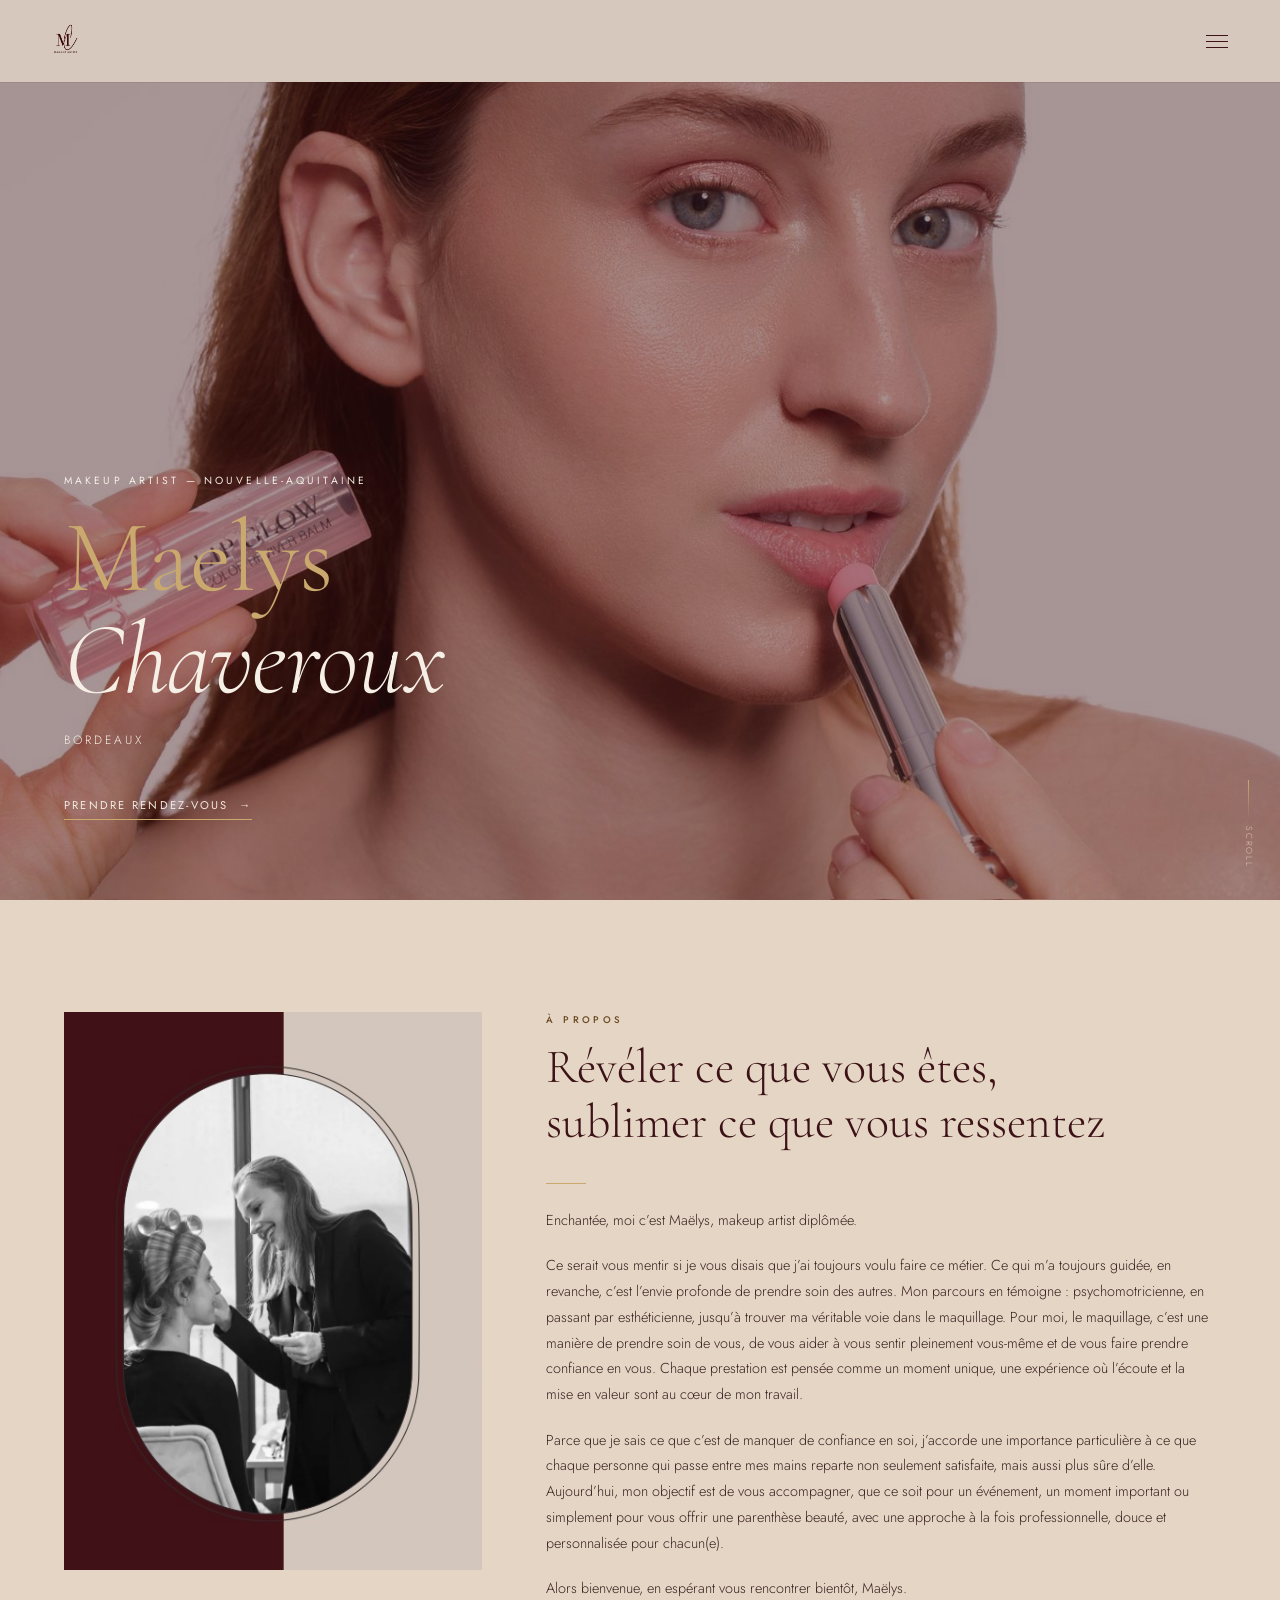
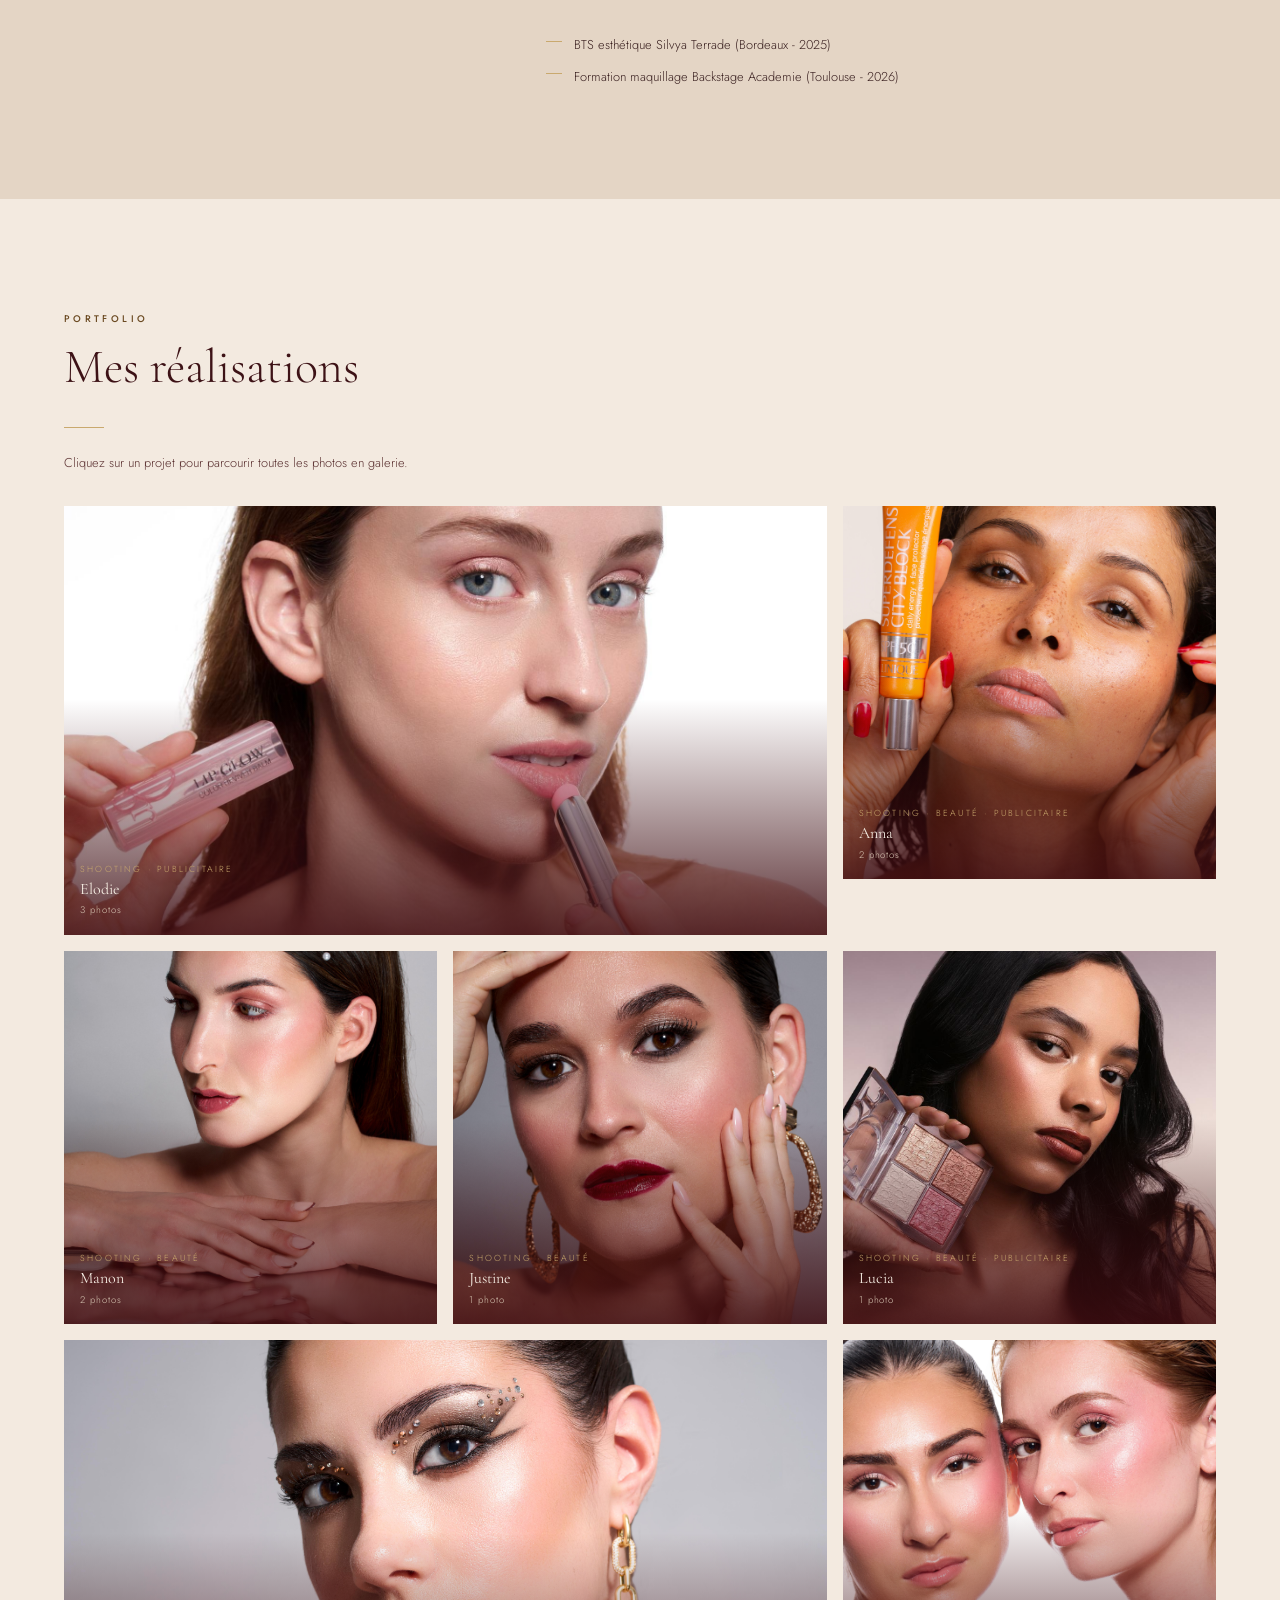
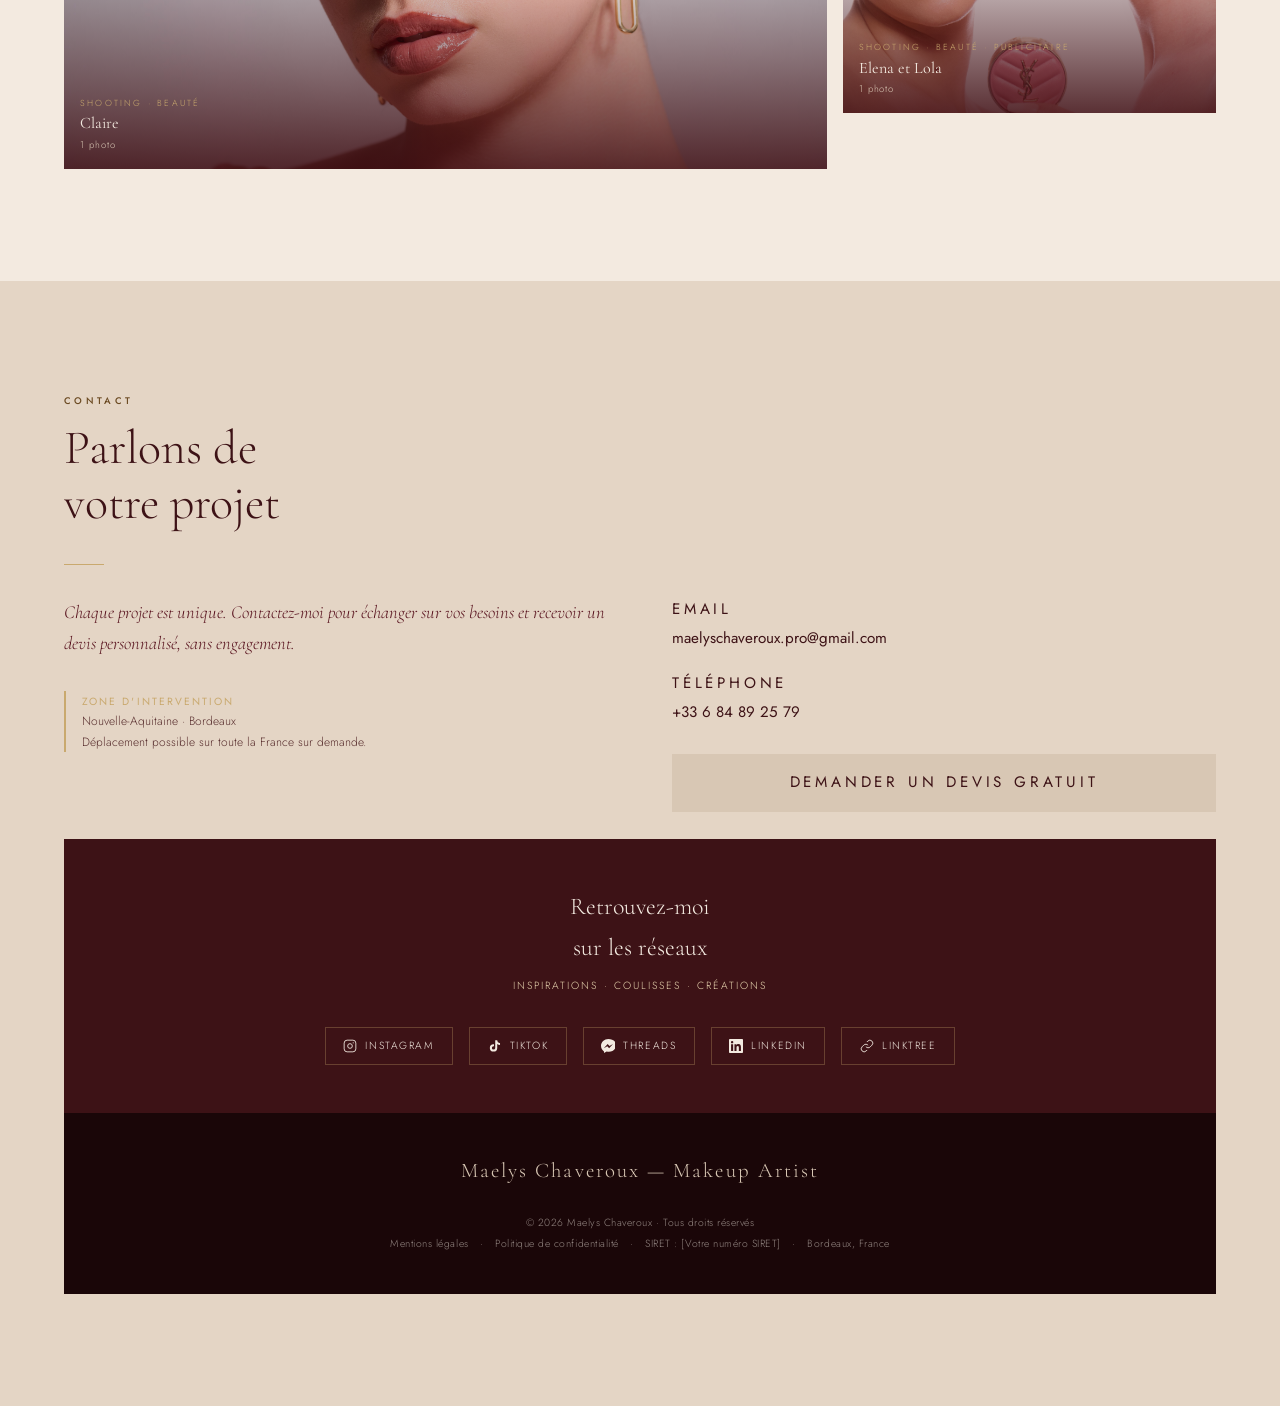
==== index.html @ 5e4bd0a8 "Add files via upload" ====
<!DOCTYPE html>
<html lang="fr">
<head>
<meta charset="UTF-8">
<meta name="viewport" content="width=device-width, initial-scale=1.0">
<title>Maelys Chaveroux — Makeup Artist | Bordeaux</title>
<meta name="description" content="Maelys Chaveroux, Makeup Artist professionnelle en Nouvelle-Aquitaine. Spécialiste maquillage mariage et shooting photo à Bordeaux.">
<meta name="keywords" content="makeup artist, maquillage mariage, maquillage shooting, Bordeaux, Toulouse, Nouvelle-Aquitaine, maquilleuse professionnelle">
<meta property="og:title" content="Maelys Chaveroux — Makeup Artist">
<meta property="og:description" content="Maquillage mariage & shooting en Nouvelle-Aquitaine. Bordeaux.">
<meta property="og:type" content="website">
<link rel="preconnect" href="https://fonts.googleapis.com">
<link rel="preconnect" href="https://fonts.gstatic.com" crossorigin>
<link href="https://fonts.googleapis.com/css2?family=Cormorant+Garamond:ital,wght@0,300;0,400;0,500;0,600;1,300;1,400&family=Jost:wght@200;300;400&display=swap" rel="stylesheet">

<style>
  :root {
    /* Palette recalée sur les couleurs exactes du nouveau logo */
    --bordeaux: #3D1216;
    --bordeaux-mid: #5A1520;
    --bordeaux-light: #7A2535;
    --cream: #F3EAE0;
    --cream-dark: #E4D5C5;
    --cream-mid: #D8C7B4;
    --gold: #C9A96E;
    --gold-light: #E8D5B0;
    /* Ton doré foncé : utilisé sur fonds clairs pour rester lisible (contraste AA) */
    --gold-deep: #6B4A22;
    --text-dark: #1A0608;
    --text-light: #F5EFE6;
    --font-serif: 'Cormorant Garamond', Georgia, serif;
    --font-sans: 'Jost', sans-serif;
  }

  *, *::before, *::after { box-sizing: border-box; margin: 0; padding: 0; }

  html { scroll-behavior: smooth; }

  body {
    background: var(--cream);
    color: var(--text-dark);
    font-family: var(--font-sans);
    font-weight: 300;
    line-height: 1.7;
    overflow-x: hidden;
  }

  /* ── NAV ── */
  nav {
    position: fixed;
    top: 0; left: 0; right: 0;
    z-index: 100;
    display: flex;
    justify-content: space-between;
    align-items: center;
    padding: 0.85rem 1.5rem;
    background: rgba(214, 200, 189);
    box-shadow: 0 1px 0 rgba(61,18,22,0.08);
    backdrop-filter: blur(8px);
    transition: padding 0.3s;
  }
  nav.scrolled { padding: 0.5rem 1.5rem; }
  .nav-logo {
    display: flex;
    align-items: center;
    text-decoration: none;
    line-height: 0;
  }
  .nav-logo-img {
    height: 42px;
    width: auto;
    display: block;
    transition: height 0.3s;
    /* ── Remplacez /Images/logo-maelys.png par votre logo PNG (fond transparent, encre bordeaux) ── */
  }
  nav.scrolled .nav-logo-img { height: 34px; }
  .nav-toggle {
    display: flex;
    flex-direction: column;
    gap: 5px;
    cursor: pointer;
    background: none;
    border: none;
    padding: 4px;
  }
  .nav-toggle span {
    display: block;
    width: 22px;
    height: 1px;
    background: var(--bordeaux);
    transition: all 0.3s;
  }
  .nav-toggle.open span:nth-child(1) { transform: translateY(6px) rotate(45deg); }
  .nav-toggle.open span:nth-child(2) { opacity: 0; }
  .nav-toggle.open span:nth-child(3) { transform: translateY(-6px) rotate(-45deg); }

  .nav-menu {
    display: none;
    position: fixed;
    top: 0; left: 0; right: 0; bottom: 0;
    background: rgba(214, 200, 189);
    z-index: 99;
    flex-direction: column;
    justify-content: center;
    align-items: center;
    gap: 2.5rem;
  }
  .nav-menu.open { display: flex; }
  .nav-menu a {
    font-family: var(--font-serif);
    font-size: 2rem;
    font-weight: 300;
    color: var(--bordeaux);
    text-decoration: none;
    letter-spacing: 0.08em;
    transition: color 0.2s;
  }
  .nav-menu a:hover { color: var(--gold); }

  /* ── HERO ── */
  #accueil {
    min-height: 100svh;
    background: var(--bordeaux);
    display: flex;
    flex-direction: column;
    justify-content: flex-end;
    padding: 2rem 1.5rem 3.5rem;
    position: relative;
    overflow: hidden;
  }
  .hero-bg {
    position: absolute;
    inset: 0;
    /* ── REMPLACER PAR VOTRE PHOTO DE FOND : background-image: url('votre-photo-hero.jpg'); ── */
    background-image: url('Images/Couverture.jpeg'); /*linear-gradient(160deg, #5A1520 0%, #3D0C11 60%, #1A0608 100%);*/
    background-size: cover;
    background-position: center top;
    opacity: 0.55;
  }
  .hero-overlay {
    position: absolute;
    inset: 0;
    /*background: linear-gradient(to top, rgba(209,199,190,0.2) 0%, rgba(209,199,190,0.1) 60%, transparent 100%);
    /*    background: linear-gradient(to top, rgba(61,12,17,0.92) 0%, rgba(61,12,17,0.3) 60%, transparent 100%);*/

  }
  .hero-content { position: relative; z-index: 2; }
  .hero-eyebrow {
    font-family: var(--font-sans);
    font-size: 0.65rem;
    font-weight: 400;
    letter-spacing: 0.3em;
    color: var(--text-light);
    text-transform: uppercase;
    margin-bottom: 1rem;
  }
  .hero-title {
    font-family: var(--font-serif);
    font-size: clamp(3rem, 12vw, 5.5rem);
    font-weight: 300;
    line-height: 1.0;
    color: var(--gold);
    margin-bottom: 1.2rem;
    letter-spacing: -0.01em;
  }
  .hero-title em { font-style: italic; color: var(--text-light); }
  .hero-subtitle {
    font-size: 0.75rem;
    font-weight: 300;
    letter-spacing: 0.25em;
    color: var(--text-light);
    text-transform: uppercase;
    margin-bottom: 2.5rem;
  }
  .hero-cta {
    display: inline-flex;
    align-items: center;
    gap: 0.8rem;
    font-size: 0.7rem;
    font-weight: 400;
    letter-spacing: 0.2em;
    text-transform: uppercase;
    color: var(--cream);
    text-decoration: none;
    border-bottom: 1px solid var(--gold);
    padding-bottom: 4px;
    transition: color 0.2s, border-color 0.2s;
  }
  .hero-cta:hover { color: var(--gold); }
  .hero-scroll {
    position: absolute;
    bottom: 2rem;
    right: 1.5rem;
    z-index: 2;
    display: flex;
    flex-direction: column;
    align-items: center;
    gap: 6px;
  }
  .hero-scroll span {
    font-size: 0.55rem;
    letter-spacing: 0.2em;
    color: var(--cream-mid);
    text-transform: uppercase;
    writing-mode: vertical-rl;
  }
  .scroll-line {
    width: 1px;
    height: 40px;
    background: linear-gradient(to bottom, var(--gold), transparent);
    animation: scrollPulse 2s ease-in-out infinite;
  }
  @keyframes scrollPulse { 0%,100%{opacity:0.4;transform:scaleY(1)} 50%{opacity:1;transform:scaleY(1.2)} }

  /* ── SECTIONS COMMUNES ── */
  section { padding: 5rem 1.5rem; }
  .section-label {
    font-size: 0.6rem;
    font-weight: 500;
    letter-spacing: 0.35em;
    text-transform: uppercase;
    /* gold-deep : lisible sur les fonds clairs (cream / cream-dark) — le gold clair reste réservé aux fonds bordeaux */
    color: var(--gold-deep);
    margin-bottom: 0.75rem;
  }
  .section-title {
    font-family: var(--font-serif);
    font-size: clamp(2rem, 8vw, 3rem);
    font-weight: 300;
    line-height: 1.15;
    color: var(--bordeaux);
    margin-bottom: 2rem;
  }
  .divider {
    width: 40px;
    height: 1px;
    background: var(--gold);
    margin: 1.5rem 0;
  }

  /* ── À PROPOS ── */
  #apropos { background: var(--cream-dark); }
  .apropos-photo-wrap {
    width: 100%;
    aspect-ratio: 3/4;
    overflow: hidden;
    margin-bottom: 2rem;
    position: relative;
  }
  .apropos-photo-wrap::after {
    display: none;
  }
  .apropos-photo {
    width: 100%;
    height: 100%;
    object-fit: cover;
    display: block;
    /* ── REMPLACER src PAR VOTRE PHOTO : <img src="photo-maelys.jpg" ...> ── */
  }
  .photo-placeholder {
    width: 100%;
    height: 100%;
    background: var(--bordeaux-mid);
    display: flex;
    flex-direction: column;
    align-items: center;
    justify-content: center;
    gap: 0.5rem;
    color: var(--cream-mid);
  }
  .photo-placeholder p { font-size: 0.65rem; letter-spacing: 0.15em; text-align: center; padding: 0 1rem; }
  .apropos-text p {
    font-size: 0.9rem;
    color: #3a2020;
    margin-bottom: 1.2rem;
    line-height: 1.8;
  }
  .certif-list {
    list-style: none;
    margin-top: 1.5rem;
    display: flex;
    flex-direction: column;
    gap: 0.6rem;
  }
  .certif-list li {
    display: flex;
    align-items: flex-start;
    gap: 0.75rem;
    font-size: 0.8rem;
    color: #3a2020;
  }
  .certif-list li::before {
    content: '';
    display: block;
    width: 16px;
    height: 1px;
    background: var(--gold);
    margin-top: 0.55em;
    flex-shrink: 0;
  }
  .valeurs-grid {
    display: grid;
    grid-template-columns: 1fr 1fr;
    gap: 1rem;
    margin-top: 2rem;
  }
  .valeur-card {
    background: var(--cream);
    padding: 1.25rem 1rem;
    border-left: 2px solid var(--gold);
  }
  .valeur-card h4 {
    font-family: var(--font-serif);
    font-size: 1rem;
    font-weight: 400;
    color: var(--bordeaux);
    margin-bottom: 0.3rem;
  }
  .valeur-card p { font-size: 0.75rem; color: #5a3030; line-height: 1.6; }

  /* ── PRESTATIONS ── */
  #prestations { background: var(--bordeaux); }
  #prestations .section-title { color: var(--cream); }
  #prestations .section-label { color: var(--gold-light); }
  .presta-tabs {
    display: flex;
    gap: 0;
    margin-bottom: 2.5rem;
    border-bottom: 1px solid var(--bordeaux-light);
  }
  .presta-tab {
    background: none;
    border: none;
    padding: 0.75rem 1.25rem;
    font-family: var(--font-sans);
    font-size: 0.65rem;
    font-weight: 400;
    letter-spacing: 0.2em;
    text-transform: uppercase;
    color: var(--cream-mid);
    cursor: pointer;
    border-bottom: 2px solid transparent;
    margin-bottom: -1px;
    transition: all 0.2s;
  }
  .presta-tab.active { color: var(--gold); border-bottom-color: var(--gold); }
  .presta-panel { display: none; }
  .presta-panel.active { display: block; }
  .formule-card {
    background: rgba(245,239,230,0.06);
    border: 1px solid rgba(201,169,110,0.25);
    padding: 1.75rem 1.5rem;
    margin-bottom: 1rem;
    position: relative;
    transition: border-color 0.2s;
  }
  .formule-card.featured { border-color: var(--gold); }
  .formule-badge {
    position: absolute;
    top: -1px;
    right: 1.5rem;
    background: var(--gold);
    color: var(--bordeaux);
    font-size: 0.55rem;
    font-weight: 400;
    letter-spacing: 0.2em;
    text-transform: uppercase;
    padding: 3px 10px;
  }
  .formule-name {
    font-family: var(--font-serif);
    font-size: 1.4rem;
    font-weight: 400;
    color: var(--cream);
    margin-bottom: 0.25rem;
  }
  .formule-price {
    font-size: 0.7rem;
    letter-spacing: 0.15em;
    color: var(--gold);
    text-transform: uppercase;
    margin-bottom: 1rem;
  }
  .formule-desc {
    font-size: 0.8rem;
    color: var(--cream-mid);
    line-height: 1.7;
    margin-bottom: 1rem;
  }
  .formule-includes {
    list-style: none;
    display: flex;
    flex-direction: column;
    gap: 0.4rem;
  }
  .formule-includes li {
    font-size: 0.75rem;
    color: var(--cream-mid);
    display: flex;
    align-items: flex-start;
    gap: 0.6rem;
  }
  .formule-includes li::before {
    content: '';
    width: 12px;
    height: 1px;
    background: var(--gold);
    display: block;
    margin-top: 0.55em;
    flex-shrink: 0;
  }
  .devis-note {
    margin-top: 2rem;
    padding: 1.25rem 1.5rem;
    border: 1px solid rgba(201,169,110,0.2);
    font-size: 0.8rem;
    color: var(--cream-mid);
    line-height: 1.7;
    text-align: center;
  }
  .devis-note strong { color: var(--gold); font-weight: 400; }

  /* ── PORTFOLIO ── */
  #portfolio { background: var(--cream); }
  .portfolio-grid {
    display: grid;
    grid-template-columns: repeat(2, 1fr);
    gap: 0.75rem;
    margin-top: 2rem;
  }
  .portfolio-pack {
    cursor: pointer;
    overflow: hidden;
    position: relative;
    aspect-ratio: 1/1;
    background: var(--cream-dark);
  }
  .portfolio-pack.wide {
    grid-column: span 2;
    aspect-ratio: 16/9;
  }
  .portfolio-pack img {
    width: 100%;
    height: 100%;
    object-fit: cover;
    display: block;
    transition: transform 0.5s ease;
  }
  .portfolio-pack:hover img { transform: scale(1.04); }
  .portfolio-pack-overlay {
    position: absolute;
    inset: 0;
    background: linear-gradient(to top, rgba(61,12,17,0.85) 0%, transparent 55%);
    display: flex;
    flex-direction: column;
    justify-content: flex-end;
    padding: 1rem;
    opacity: 1;
  }
  .pack-label {
    font-size: 0.55rem;
    letter-spacing: 0.25em;
    text-transform: uppercase;
    color: var(--gold);
    margin-bottom: 0.2rem;
  }
  .pack-title {
    font-family: var(--font-serif);
    font-size: 1rem;
    font-weight: 400;
    color: var(--cream);
    line-height: 1.2;
  }
  .pack-count {
    font-size: 0.6rem;
    color: var(--cream-mid);
    letter-spacing: 0.1em;
    margin-top: 0.2rem;
  }
  /* Photo placeholder in portfolio */
  .pack-photo-placeholder {
    width: 100%;
    height: 100%;
    background: var(--bordeaux-mid);
    display: flex;
    flex-direction: column;
    align-items: center;
    justify-content: center;
    gap: 0.5rem;
    color: var(--cream-mid);
  }
  .pack-photo-placeholder p {
    font-size: 0.6rem;
    letter-spacing: 0.1em;
    text-align: center;
    padding: 0 0.5rem;
  }

  /* ── LIGHTBOX ── */
  .lightbox {
    display: none;
    position: fixed;
    inset: 0;
    z-index: 200;
    background: rgba(26,6,8,0.97);
    flex-direction: column;
  }
  .lightbox.open { display: flex; }
  .lightbox-header {
    display: flex;
    justify-content: space-between;
    align-items: center;
    padding: 1rem 1.5rem;
    flex-shrink: 0;
  }
  .lightbox-title {
    font-family: var(--font-serif);
    font-size: 1.1rem;
    font-weight: 300;
    color: var(--cream);
  }
  .lightbox-close {
    background: none;
    border: none;
    color: var(--cream-mid);
    font-size: 1.5rem;
    cursor: pointer;
    line-height: 1;
    padding: 4px 8px;
  }
  .lightbox-main {
    flex: 1;
    display: flex;
    align-items: center;
    justify-content: center;
    position: relative;
    overflow: hidden;
  }
  .lightbox-img {
    max-width: 100%;
    max-height: 100%;
    object-fit: contain;
    display: block;
  }
  .lightbox-img-placeholder {
    width: 80vw;
    max-width: 500px;
    aspect-ratio: 3/4;
    background: var(--bordeaux-mid);
    display: flex;
    align-items: center;
    justify-content: center;
    color: var(--cream-mid);
    font-size: 0.75rem;
    letter-spacing: 0.1em;
    text-align: center;
    padding: 2rem;
  }
  .lightbox-nav {
    position: absolute;
    top: 50%;
    transform: translateY(-50%);
    background: rgba(61,12,17,0.6);
    border: none;
    color: var(--cream);
    font-size: 1.5rem;
    width: 44px;
    height: 44px;
    cursor: pointer;
    display: flex;
    align-items: center;
    justify-content: center;
  }
  .lightbox-nav.prev { left: 0.5rem; }
  .lightbox-nav.next { right: 0.5rem; }
  .lightbox-footer {
    padding: 1rem 1.5rem;
    display: flex;
    justify-content: center;
    gap: 6px;
    flex-shrink: 0;
    overflow-x: auto;
  }
  .lightbox-thumb {
    width: 48px;
    height: 48px;
    object-fit: cover;
    opacity: 0.5;
    cursor: pointer;
    flex-shrink: 0;
    transition: opacity 0.2s;
    border: 1px solid transparent;
  }
  .lightbox-thumb.active { opacity: 1; border-color: var(--gold); }
  .lightbox-thumb-placeholder {
    width: 48px;
    height: 48px;
    background: var(--bordeaux-light);
    opacity: 0.5;
    flex-shrink: 0;
    cursor: pointer;
    border: 1px solid transparent;
    display: flex;
    align-items: center;
    justify-content: center;
  }
  .lightbox-thumb-placeholder.active { opacity: 1; border-color: var(--gold); }
  .lightbox-counter {
    font-size: 0.65rem;
    letter-spacing: 0.15em;
    color: var(--cream-mid);
    text-align: center;
    padding: 0 0 0.5rem;
  }

  /* ── AVIS ── */
  #avis { background: var(--bordeaux); }
  #avis .section-title { color: var(--cream); }
  #avis .section-label { color: var(--gold-light); }
  .avis-grid {
    display: flex;
    flex-direction: column;
    gap: 1rem;
    margin-top: 2rem;
  }
  .avis-card {
    background: rgba(245,239,230,0.06);
    border: 1px solid rgba(201,169,110,0.18);
    padding: 1.5rem;
  }
  .avis-stars { color: var(--gold); font-size: 0.75rem; letter-spacing: 0.1em; margin-bottom: 0.75rem; }
  .avis-text {
    font-family: var(--font-serif);
    font-size: 1rem;
    font-weight: 300;
    font-style: italic;
    color: var(--cream);
    line-height: 1.7;
    margin-bottom: 1rem;
  }
  .avis-author {
    font-size: 0.65rem;
    letter-spacing: 0.2em;
    text-transform: uppercase;
    color: var(--gold);
  }
  .avis-google-link {
    text-align: center;
    margin-top: 2rem;
  }
  .avis-google-link a {
    display: inline-flex;
    align-items: center;
    gap: 0.5rem;
    font-size: 0.65rem;
    letter-spacing: 0.2em;
    text-transform: uppercase;
    color: var(--cream-mid);
    text-decoration: none;
    border-bottom: 1px solid rgba(201,169,110,0.3);
    padding-bottom: 4px;
    transition: color 0.2s;
  }
  .avis-google-link a:hover { color: var(--gold); }

  /* ── CONTACT ── */
  #contact { background: var(--cream-dark); }
  .contact-grid {
    display: flex;
    flex-direction: column;
    gap: 2rem;
    margin-top: 2rem;
  }
  .contact-intro {
    font-family: var(--font-serif);
    font-size: 1.15rem;
    font-weight: 300;
    font-style: italic;
    color: var(--bordeaux-mid);
    line-height: 1.7;
  }
  .contact-items { display: flex; flex-direction: column; gap: 1.25rem; }
  .contact-item { display: flex; flex-direction: column; gap: 0.2rem; }
  .contact-item-label {
    font-size: 0.6rem;
    letter-spacing: 0.25em;
    text-transform: uppercase;
    color: var(--gold-deep);
    font-weight: 500;
  }
  .contact-item a, .contact-item span {
    font-size: 0.95rem;
    color: var(--bordeaux);
    text-decoration: none;
    font-weight: 400;
  }
  .contact-item a:hover { color: var(--bordeaux-light); }
  .contact-cta {
    display: inline-block;
    background: var(--cream-mid);
    color: var(--cream);
    font-size: 0.65rem;
    font-weight: 400;
    letter-spacing: 0.25em;
    text-transform: uppercase;
    text-decoration: none;
    padding: 1rem 2rem;
    transition: background 0.2s;
    text-align: center;
  }
  .contact-cta:hover { background: var(--cream); }

  /* ── GOOGLE FORM ── */
  .contact-form-wrap { margin-top: 1rem; }
  .form-placeholder {
    border: 1px dashed var(--bordeaux-light);
    background: rgba(61,18,22,0.03);
    padding: 2.5rem 1.5rem;
    text-align: center;
  }
  .form-placeholder-title {
    font-family: var(--font-serif);
    font-size: 1.1rem;
    font-weight: 400;
    color: var(--bordeaux);
    margin-bottom: 0.5rem;
  }
  .form-placeholder-text {
    font-size: 0.75rem;
    color: #5a3030;
    line-height: 1.7;
    max-width: 380px;
    margin: 0 auto;
  }
  .google-form-embed {
    width: 100%;
    min-height: 900px;
    border: none;
    display: block;
    background: var(--cream);
  }
  .zone-info {
    font-size: 0.75rem;
    color: #5a3030;
    line-height: 1.7;
    border-left: 2px solid var(--gold);
    padding-left: 1rem;
  }

  /* ── RÉSEAUX ── */
  #reseaux { background: var(--bordeaux); padding: 3rem 1.5rem; }
  .reseaux-inner { text-align: center; }
  .reseaux-title {
    font-family: var(--font-serif);
    font-size: 1.5rem;
    font-weight: 300;
    color: var(--cream);
    margin-bottom: 0.5rem;
  }
  .reseaux-sub {
    font-size: 0.65rem;
    letter-spacing: 0.2em;
    color: var(--gold-light);
    text-transform: uppercase;
    margin-bottom: 2rem;
  }
  .reseaux-links {
    display: flex;
    flex-wrap: wrap;
    justify-content: center;
    gap: 0.75rem;
  }
  .reseau-link {
    display: flex;
    align-items: center;
    gap: 0.5rem;
    border: 1px solid rgba(201,169,110,0.3);
    padding: 0.6rem 1.1rem;
    color: var(--cream);
    text-decoration: none;
    font-size: 0.65rem;
    letter-spacing: 0.15em;
    text-transform: uppercase;
    transition: border-color 0.2s, color 0.2s;
  }
  .reseau-link:hover { border-color: var(--gold); color: var(--gold); }

  /* ── FOOTER ── */
  footer {
    background: var(--text-dark);
    padding: 2.5rem 1.5rem;
    text-align: center;
  }
  .footer-logo {
    font-family: var(--font-serif);
    font-size: 1.3rem;
    font-weight: 300;
    color: var(--cream-mid);
    letter-spacing: 0.1em;
    margin-bottom: 1.5rem;
  }
  .footer-legal {
    font-size: 0.65rem;
    color: rgba(245,239,230,0.55);
    line-height: 2;
    letter-spacing: 0.05em;
  }
  .footer-legal a { color: rgba(245,239,230,0.55); text-decoration: none; }
  .footer-legal a:hover { color: var(--gold-light); }
  .footer-sep { margin: 0 0.5rem; }

  /* ── MENTIONS LÉGALES MODAL ── */
  .modal-overlay {
    display: none;
    position: fixed;
    inset: 0;
    z-index: 300;
    background: rgba(26,6,8,0.9);
    overflow-y: auto;
    padding: 2rem 1rem;
  }
  .modal-overlay.open { display: block; }
  .modal-box {
    background: var(--cream);
    max-width: 680px;
    margin: 0 auto;
    padding: 2rem 1.5rem;
    position: relative;
  }
  .modal-close {
    position: absolute;
    top: 1rem;
    right: 1rem;
    background: none;
    border: none;
    font-size: 1.5rem;
    cursor: pointer;
    color: var(--bordeaux);
    line-height: 1;
  }
  .modal-box h2 {
    font-family: var(--font-serif);
    font-size: 1.5rem;
    font-weight: 300;
    color: var(--bordeaux);
    margin-bottom: 1.5rem;
  }
  .modal-box h3 {
    font-family: var(--font-serif);
    font-size: 1rem;
    font-weight: 400;
    color: var(--bordeaux);
    margin: 1.5rem 0 0.5rem;
  }
  .modal-box p {
    font-size: 0.8rem;
    color: #3a2020;
    line-height: 1.7;
    margin-bottom: 0.5rem;
  }

  /* ── ANIMATIONS ── */
  .fade-in {
    opacity: 0;
    transform: translateY(20px);
    transition: opacity 0.7s ease, transform 0.7s ease;
  }
  .fade-in.visible { opacity: 1; transform: translateY(0); }

  /* ── DESKTOP ── */
  @media (min-width: 768px) {
    section { padding: 7rem 4rem; }
    nav { padding: 1.25rem 3rem; }
    .hero-title { font-size: clamp(4rem, 8vw, 7rem); }
    #accueil { padding: 3rem 4rem 5rem; }
    .apropos-grid {
      display: grid;
      grid-template-columns: 1fr 1.6fr;
      gap: 4rem;
      align-items: start;
    }
    .apropos-photo-wrap { margin-bottom: 0; }
    .portfolio-grid { grid-template-columns: repeat(3, 1fr); gap: 1rem; }
    .portfolio-pack.wide { grid-column: span 2; }
    .avis-grid { display: grid; grid-template-columns: 1fr 1fr; gap: 1.5rem; }
    .presta-panels-grid {
      display: grid;
      grid-template-columns: 1fr 1fr;
      gap: 1rem;
    }
    .contact-grid { display: grid; grid-template-columns: 1fr 1fr; gap: 4rem; align-items: start; }
    .reseaux-links { gap: 1rem; }
  }
</style>
</head>
<body>

<!-- NAV -->
<nav id="main-nav">
  <a href="#accueil" class="nav-logo">
    <img src="Images/logo-maelys.png" alt="Maelys Chaveroux — Makeup Artist" class="nav-logo-img">
  </a>
  <button class="nav-toggle" id="nav-toggle" aria-label="Menu">
    <span></span><span></span><span></span>
  </button>
</nav>

<div class="nav-menu" id="nav-menu">
  <a href="#accueil" class="nav-link">Accueil</a>
  <a href="#apropos" class="nav-link">À propos</a>
  <a href="#portfolio" class="nav-link">Portfolio</a>
  <a href="#contact" class="nav-link">Contact</a>
</div>

<!-- HERO -->
<section id="accueil">
  <div class="hero-bg"></div>
  <div class="hero-overlay"></div>
  <div class="hero-content">
    <p class="hero-eyebrow">Makeup Artist — Nouvelle-Aquitaine</p>
    <h1 class="hero-title">Maelys<br><em>Chaveroux</em></h1>
    <p class="hero-subtitle">Bordeaux</p>
    <a href="#contact" class="hero-cta">Prendre rendez-vous &nbsp;→</a>
  </div>
  <div class="hero-scroll">
    <div class="scroll-line"></div>
    <span>Scroll</span>
  </div>
</section>

<!-- À PROPOS -->
<section id="apropos">
  <div class="apropos-grid">
    <div class="apropos-photo-wrap fade-in">
      <img src="Images/maelys.jpeg" alt="Maelys Chaveroux Makeup Artist" class="apropos-photo">
    </div>
    <div class="fade-in">
      <p class="section-label">À propos</p>
      <h2 class="section-title">Révéler ce que vous êtes,<br>sublimer ce que vous ressentez</h2>
      <div class="divider"></div>
      <div class="apropos-text">
        <p>Enchantée, moi c’est Maëlys, makeup artist diplômée.</p>
        <p>Ce serait vous mentir si je vous disais que j’ai toujours voulu faire ce métier. Ce qui m’a toujours guidée, en revanche, c’est l’envie profonde de prendre soin des autres. Mon parcours en témoigne : psychomotricienne, en passant par esthéticienne, jusqu’à trouver ma véritable voie dans le maquillage.
           Pour moi, le maquillage, c’est une manière de prendre soin de vous, de vous aider à vous sentir pleinement vous-même et de vous faire prendre confiance en vous. Chaque prestation est pensée comme un moment unique, une expérience où l’écoute et la mise en valeur sont au cœur de mon travail.
          </p>
        <p>
          Parce que je sais ce que c’est de manquer de confiance en soi, j’accorde une importance particulière à ce que chaque personne qui passe entre mes mains reparte non seulement satisfaite, mais aussi plus sûre d’elle. Aujourd’hui, mon objectif est de vous accompagner, que ce soit pour un événement, un moment important ou simplement pour vous offrir une parenthèse beauté, avec une approche à la fois professionnelle, douce et personnalisée pour chacun(e).
        </p>
        <p>Alors bienvenue, en espérant vous rencontrer bientôt,
          Maëlys.
        </p>
      </div>

      <ul class="certif-list" style="margin-top:2rem">
        <li>BTS esthétique Silvya Terrade (Bordeaux - 2025)</li>
        <li>Formation maquillage Backstage Academie  (Toulouse - 2026)</li>
      </ul>
    </div>
  </div>
</section>

<!-- PORTFOLIO -->
<section id="portfolio">
  <p class="section-label">Portfolio</p>
  <h2 class="section-title">Mes réalisations</h2>
  <div class="divider"></div>
  <p style="font-size:0.8rem;color:#5a3030;line-height:1.7;margin-bottom:1rem">Cliquez sur un projet pour parcourir toutes les photos en galerie.</p>

  <!--
  ══════════════════════════════════════════════════════════
  COMMENT AJOUTER VOS PHOTOS AU PORTFOLIO ?
  ══════════════════════════════════════════════════════════
  Chaque "pack" est un groupe de photos (ex : un mariage, un shooting).
  Pour ajouter un pack :
  1. Copiez un bloc .portfolio-pack ci-dessous
  2. Remplacez data-pack-title="..." par le nom du projet
  3. Remplacez data-pack-type="..." par "Mariage" ou "Shooting"
  4. Dans data-images='[...]', listez les chemins de vos photos
     Exemple : data-images='["photos/mariage1.jpg","photos/mariage2.jpg"]'
  5. Remplacez l'image de couverture (la balise <img src="...">)
  
  Format d'image recommandé : JPG, n'importe quelle taille,
  le site s'adapte automatiquement à toutes les dimensions.
  ══════════════════════════════════════════════════════════
  -->

  <div class="portfolio-grid">
    <!-- Pack 1 : Mariage (large) -->
    <div class="portfolio-pack wide"
      data-pack-title="Elodie"
      data-pack-type="Shooting · Publicitaire"
      data-images='["Images/Couverture.jpeg","Images/elodie1.jpeg","Images/elodie2.jpeg"]'
      onclick="openLightbox(this)">
      <img src="Images/Couverture.jpeg" alt="Elodie" class="portfolio-cover">
      <div class="portfolio-pack-overlay">
        <span class="pack-label">Shooting · Publicitaire</span>
        <span class="pack-title">Elodie</span>
        <span class="pack-count">3 photos</span>
      </div>
    </div>

    <!-- Pack 2 -->
    <div class="portfolio-pack"
      data-pack-title="Anna"
      data-pack-type="Shooting · Beauté · Publicitaire"
      data-images='["Images/anna1.jpeg","Images/anna2.jpeg"]'
      onclick="openLightbox(this)">
      <img src="Images/anna2.jpeg" alt="Anna" class="portfolio-cover">
      <div class="portfolio-pack-overlay">
        <span class="pack-label">Shooting · Beauté · Publicitaire</span>
        <span class="pack-title">Anna</span>
        <span class="pack-count">2 photos</span>
      </div>
    </div>

    <!-- Pack 3 -->
    <div class="portfolio-pack"
      data-pack-title="Manon"
      data-pack-type="Shooting · Beauté"
      data-images='["Images/manon1.jpeg","Images/manon2.jpeg"]'
      onclick="openLightbox(this)">
      <img src="Images/manon1.jpeg" alt="Manon" class="portfolio-cover">
      <div class="portfolio-pack-overlay">
        <span class="pack-label">Shooting · Beauté</span>
        <span class="pack-title">Manon</span>
        <span class="pack-count">2 photos</span>
      </div>
    </div>

    <!-- Pack 4 -->
    <div class="portfolio-pack"
      data-pack-title="Justine"
      data-pack-type="Shooting · Beauté"
      data-images='["Images/justine1.jpeg"]'
      onclick="openLightbox(this)">
      <img src="Images/justine1.jpeg" alt="Justine" class="portfolio-cover">
      <div class="portfolio-pack-overlay">
        <span class="pack-label">Shooting · Beauté</span>
        <span class="pack-title">Justine</span>
        <span class="pack-count">1 photo</span>
      </div>
    </div>

    <div class="portfolio-pack"
      data-pack-title="Lucia"
      data-pack-type="Shooting · Beauté · Publicitaire"
      data-images='["Images/lucia1.jpeg"]'
      onclick="openLightbox(this)">
      <img src="Images/lucia1.jpeg" alt="Lucia" class="portfolio-cover">
      <div class="portfolio-pack-overlay">
        <span class="pack-label">Shooting · Beauté · Publicitaire</span>
        <span class="pack-title">Lucia</span>
        <span class="pack-count">1 photo</span>
      </div>
    </div>

    <!-- Pack 5 : Mariage (large) -->
    <div class="portfolio-pack wide"
      data-pack-title="Claire"
      data-pack-type="Shooting · Beauté"
      data-images='["Images/claire1.jpeg"]'
      onclick="openLightbox(this)">
      <img src="Images/claire1.jpeg" alt="Claire" class="portfolio-cover">
      <div class="portfolio-pack-overlay">
        <span class="pack-label">Shooting · Beauté</span>
        <span class="pack-title">Claire</span>
        <span class="pack-count">1 photo</span>
      </div>
    </div>

    <div class="portfolio-pack"
      data-pack-title="Elena et Lola"
      data-pack-type="Shooting · Beauté · Publicitaire"
      data-images='["Images/elena_lola1.jpeg"]'
      onclick="openLightbox(this)">
      <img src="Images/elena_lola1.jpeg" alt="Elena et Lola" class="portfolio-cover">
      <div class="portfolio-pack-overlay">
        <span class="pack-label">Shooting · Beauté · Publicitaire</span>
        <span class="pack-title">Elena et Lola</span>
        <span class="pack-count">1 photo</span>
      </div>
    </div>
  </div>
</section>

<!-- CONTACT -->
<section id="contact">
  <p class="section-label">Contact</p>
  <h2 class="section-title">Parlons de<br>votre projet</h2>
  <div class="divider"></div>
  <div class="contact-grid">
    <div>
      <p class="contact-intro">Chaque projet est unique. Contactez-moi pour échanger sur vos besoins et recevoir un devis personnalisé, sans engagement.</p>
      <div class="zone-info" style="margin-top:2rem">
        <strong style="font-size:0.65rem;letter-spacing:0.2em;text-transform:uppercase;color:var(--gold);font-weight:400">Zone d'intervention</strong><br>
        Nouvelle-Aquitaine · Bordeaux<br>
        Déplacement possible sur toute la France sur demande.
      </div>
    </div>
    <div class="contact-items">
      <div class="contact-item">
        <span class="contact-item-label">Email</span>
        <!-- Remplacez par votre email -->
        <a href="mailto:maelyschaveroux.pro@gmail.com">maelyschaveroux.pro@gmail.com</a>
      </div>
      <div class="contact-item">
        <span class="contact-item-label">Téléphone</span>
        <!-- Remplacez par votre numéro -->
        <a href="tel:+33684892579">+33 6 84 89 25 79</a>
      </div>
      <div class="contact-item" style="margin-top:0.5rem">
        <a href="mailto:maelyschaveroux.pro@gmail.com" class="contact-cta">Demander un devis gratuit</a>
      </div>
    </div>
  </div>

  <div>  &nbsp; </div>

<!-- RÉSEAUX -->
<section id="reseaux">
  <div class="reseaux-inner">
    <h2 class="reseaux-title">Retrouvez-moi<br>sur les réseaux</h2>
    <p class="reseaux-sub">Inspirations · Coulisses · Créations</p>
    <div class="reseaux-links">
      <!-- Remplacez les # par vos vrais liens -->
      <a href="https://www.instagram.com/maelys.muapro" target="_blank" rel="noopener" class="reseau-link">
        <svg width="14" height="14" viewBox="0 0 24 24" fill="none" stroke="currentColor" stroke-width="1.5"><rect x="2" y="2" width="20" height="20" rx="5"/><circle cx="12" cy="12" r="4"/><circle cx="17.5" cy="6.5" r="1" fill="currentColor" stroke="none"/></svg>
        Instagram
      </a>
      <a href="https://www.tiktok.com/@maelys.muapro" target="_blank" rel="noopener" class="reseau-link">
        <svg width="14" height="14" viewBox="0 0 24 24" fill="currentColor"><path d="M19.59 6.69a4.83 4.83 0 01-3.77-4.25V2h-3.45v13.67a2.89 2.89 0 01-2.88 2.5 2.89 2.89 0 01-2.89-2.89 2.89 2.89 0 012.89-2.89c.28 0 .54.04.79.1V9.01a6.33 6.33 0 00-.79-.05 6.34 6.34 0 00-6.34 6.34 6.34 6.34 0 006.34 6.34 6.34 6.34 0 006.33-6.34V8.69a8.18 8.18 0 004.78 1.52V6.77a4.84 4.84 0 01-1.01-.08z"/></svg>
        TikTok
      </a>
      <a href="https://www.threads.com/@maelys.muapro" target="_blank" rel="noopener" class="reseau-link">
        <svg width="14" height="14" viewBox="0 0 24 24" fill="currentColor"><path d="M12.593 0C5.64 0 0 5.234 0 11.692c0 3.962 2.01 7.47 5.133 9.695V24l4.614-2.695a13.23 13.23 0 003.846.57c6.953 0 12.593-5.234 12.593-11.692C26.186 4.413 19.546 0 12.593 0zm1.338 15.75l-3.116-3.37-6.07 3.37 6.67-7.126 3.116 3.37 6.068-3.37-6.668 7.126z"/></svg>
        Threads
      </a>
      <a href="https://www.linkedin.com/in/ma%C3%ABlys-chaveroux-3a135b270/" target="_blank" rel="noopener" class="reseau-link">
        <svg width="14" height="14" viewBox="0 0 24 24" fill="currentColor"><path d="M20.447 20.452h-3.554v-5.569c0-1.328-.027-3.037-1.852-3.037-1.853 0-2.136 1.445-2.136 2.939v5.667H9.351V9h3.414v1.561h.046c.477-.9 1.637-1.85 3.37-1.85 3.601 0 4.267 2.37 4.267 5.455v6.286zM5.337 7.433a2.062 2.062 0 01-2.063-2.065 2.064 2.064 0 112.063 2.065zm1.782 13.019H3.555V9h3.564v11.452zM22.225 0H1.771C.792 0 0 .774 0 1.729v20.542C0 23.227.792 24 1.771 24h20.451C23.2 24 24 23.227 24 22.271V1.729C24 .774 23.2 0 22.222 0h.003z"/></svg>
        LinkedIn
      </a>
      <a href="https://linktr.ee/maelyschaveroux.pro" target="_blank" rel="noopener" class="reseau-link">
        <svg width="14" height="14" viewBox="0 0 24 24" fill="none" stroke="currentColor" stroke-width="1.5"><path d="M10 13a5 5 0 007.54.54l3-3a5 5 0 00-7.07-7.07l-1.72 1.71"/><path d="M14 11a5 5 0 00-7.54-.54l-3 3a5 5 0 007.07 7.07l1.71-1.71"/></svg>
        Linktree
      </a>
    </div>
  </div>
</section>

<!-- FOOTER -->
<footer>
  <div class="footer-logo">Maelys Chaveroux — Makeup Artist</div>
  <div class="footer-legal">
    © 2026 Maelys Chaveroux · Tous droits réservés
    <br>
    <a href="#" onclick="openModal('mentions');return false;">Mentions légales</a>
    <span class="footer-sep">·</span>
    <a href="#" onclick="openModal('confidentialite');return false;">Politique de confidentialité</a>
    <span class="footer-sep">·</span>
    SIRET : [Votre numéro SIRET]
    <span class="footer-sep">·</span>
    Bordeaux, France
  </div>
</footer>

<!-- LIGHTBOX -->
<div class="lightbox" id="lightbox">
  <div class="lightbox-header">
    <span class="lightbox-title" id="lightbox-title"></span>
    <button class="lightbox-close" onclick="closeLightbox()" aria-label="Fermer">✕</button>
  </div>
  <div class="lightbox-main">
    <button class="lightbox-nav prev" onclick="navLightbox(-1)" aria-label="Précédent">‹</button>
    <div id="lightbox-img-container"></div>
    <button class="lightbox-nav next" onclick="navLightbox(1)" aria-label="Suivant">›</button>
  </div>
  <div class="lightbox-counter" id="lightbox-counter"></div>
  <div class="lightbox-footer" id="lightbox-thumbs"></div>
</div>

<!-- MODAL LÉGAL -->
<div class="modal-overlay" id="modal-mentions">
  <div class="modal-box">
    <button class="modal-close" onclick="closeModal('mentions')">✕</button>
    <h2>Mentions légales</h2>
    <h3>Éditeur du site</h3>
    <p>Maelys Chaveroux — Auto-entrepreneur / [Forme juridique à compléter]<br>
    Adresse : [Votre adresse — à compléter]<br>
    SIRET : [Votre SIRET — à compléter]<br>
    Email : maelyschaveroux.pro@gmail.com<br>
    Téléphone : +33 6 84 89 25 79</p>
    <h3>Hébergement</h3>
    <p>[Nom de votre hébergeur — à compléter]<br>[Adresse de l'hébergeur]</p>
    <h3>Propriété intellectuelle</h3>
    <p>L'ensemble du contenu de ce site (textes, photographies, illustrations) est la propriété exclusive de Maelys Chaveroux, sauf mention contraire. Toute reproduction, même partielle, est interdite sans autorisation écrite préalable.</p>
    <h3>Responsabilité</h3>
    <p>Maelys Chaveroux s'efforce d'assurer l'exactitude des informations présentes sur ce site. Elle ne saurait être tenue responsable des erreurs ou omissions, ni des dommages directs ou indirects résultant de l'utilisation de ce site.</p>
    <h3>Droit applicable</h3>
    <p>Le présent site est soumis au droit français. Tout litige sera de la compétence exclusive des juridictions françaises.</p>
  </div>
</div>

<div class="modal-overlay" id="modal-confidentialite">
  <div class="modal-box">
    <button class="modal-close" onclick="closeModal('confidentialite')">✕</button>
    <h2>Politique de confidentialité</h2>
    <h3>Collecte des données</h3>
    <p>Ce site ne collecte aucune donnée personnelle sans votre consentement. Les informations que vous transmettez via les coordonnées de contact (email, téléphone) sont utilisées exclusivement pour répondre à vos demandes.</p>
    <h3>Cookies</h3>
    <p>Ce site n'utilise pas de cookies de traçage ou publicitaires. Des cookies techniques peuvent être utilisés pour le bon fonctionnement du site.</p>
    <h3>Vos droits (RGPD)</h3>
    <p>Conformément au Règlement Général sur la Protection des Données (RGPD), vous disposez d'un droit d'accès, de rectification et de suppression de vos données personnelles. Pour exercer ces droits, contactez : maelyschaveroux.pro@gmail.com</p>
    <h3>Responsable du traitement</h3>
    <p>Maelys Chaveroux — [Votre adresse]<br>maelyschaveroux.pro@gmail.com</p>
  </div>
</div>

<script>
// ── NAV ──
const navToggle = document.getElementById('nav-toggle');
const navMenu = document.getElementById('nav-menu');
navToggle.addEventListener('click', () => {
  navToggle.classList.toggle('open');
  navMenu.classList.toggle('open');
});
document.querySelectorAll('.nav-link').forEach(l => {
  l.addEventListener('click', () => {
    navToggle.classList.remove('open');
    navMenu.classList.remove('open');
  });
});
window.addEventListener('scroll', () => {
  document.getElementById('main-nav').classList.toggle('scrolled', window.scrollY > 50);
});

// ── TABS PRESTATIONS ──
document.querySelectorAll('.presta-tab').forEach(tab => {
  tab.addEventListener('click', () => {
    document.querySelectorAll('.presta-tab').forEach(t => t.classList.remove('active'));
    document.querySelectorAll('.presta-panel').forEach(p => p.classList.remove('active'));
    tab.classList.add('active');
    document.getElementById('tab-' + tab.dataset.tab).classList.add('active');
  });
});

// ── LIGHTBOX ──
let currentImages = [], currentIndex = 0;

function openLightbox(el) {
  const raw = el.getAttribute('data-images');
  currentImages = JSON.parse(raw);
  currentIndex = 0;
  document.getElementById('lightbox-title').textContent = el.getAttribute('data-pack-title');
  renderLightbox();
  document.getElementById('lightbox').classList.add('open');
  document.body.style.overflow = 'hidden';
}
function closeLightbox() {
  document.getElementById('lightbox').classList.remove('open');
  document.body.style.overflow = '';
}
function navLightbox(dir) {
  currentIndex = (currentIndex + dir + currentImages.length) % currentImages.length;
  renderLightbox();
}
function goToLightbox(i) {
  currentIndex = i;
  renderLightbox();
}
function renderLightbox() {
  const container = document.getElementById('lightbox-img-container');
  const src = currentImages[currentIndex];
  const img = new Image();
  img.src = src;
  img.className = 'lightbox-img';
  img.alt = 'Photo ' + (currentIndex + 1);
  img.onerror = function() {
    container.innerHTML = '<div class="lightbox-img-placeholder"><p style="font-size:0.7rem;letter-spacing:0.1em;text-align:center">Photo à venir<br><span style="color:var(--gold);font-size:0.6rem">' + src + '</span></p></div>';
  };
  img.onload = function() { container.innerHTML = ''; container.appendChild(img); };
  container.innerHTML = '<div class="lightbox-img-placeholder" style="display:flex;align-items:center;justify-content:center"><p style="font-size:0.7rem">Chargement...</p></div>';
  container.appendChild(img);

  document.getElementById('lightbox-counter').textContent = (currentIndex + 1) + ' / ' + currentImages.length;

  const thumbsEl = document.getElementById('lightbox-thumbs');
  thumbsEl.innerHTML = '';
  currentImages.forEach((src2, i) => {
    const th = document.createElement('img');
    th.src = src2;
    th.className = 'lightbox-thumb' + (i === currentIndex ? ' active' : '');
    th.alt = 'Miniature ' + (i + 1);
    th.onclick = () => goToLightbox(i);
    th.onerror = function() {
      const ph = document.createElement('div');
      ph.className = 'lightbox-thumb-placeholder' + (i === currentIndex ? ' active' : '');
      ph.onclick = () => goToLightbox(i);
      thumbsEl.replaceChild(ph, th);
    };
    thumbsEl.appendChild(th);
  });
}
document.addEventListener('keydown', e => {
  if (!document.getElementById('lightbox').classList.contains('open')) return;
  if (e.key === 'ArrowRight') navLightbox(1);
  if (e.key === 'ArrowLeft') navLightbox(-1);
  if (e.key === 'Escape') closeLightbox();
});

// Swipe sur mobile
let touchStartX = 0;
document.getElementById('lightbox').addEventListener('touchstart', e => { touchStartX = e.touches[0].clientX; }, {passive:true});
document.getElementById('lightbox').addEventListener('touchend', e => {
  const dx = e.changedTouches[0].clientX - touchStartX;
  if (Math.abs(dx) > 40) navLightbox(dx < 0 ? 1 : -1);
});

// ── MODALS LÉGAUX ──
function openModal(id) {
  document.getElementById('modal-' + id).classList.add('open');
  document.body.style.overflow = 'hidden';
}
function closeModal(id) {
  document.getElementById('modal-' + id).classList.remove('open');
  document.body.style.overflow = '';
}
document.querySelectorAll('.modal-overlay').forEach(m => {
  m.addEventListener('click', e => { if (e.target === m) { m.classList.remove('open'); document.body.style.overflow=''; } });
});

// ── FADE IN ──
const observer = new IntersectionObserver(entries => {
  entries.forEach(e => { if (e.isIntersecting) { e.target.classList.add('visible'); observer.unobserve(e.target); } });
}, { threshold: 0.15 });
document.querySelectorAll('.fade-in').forEach(el => observer.observe(el));
</script>
</body>
</html>
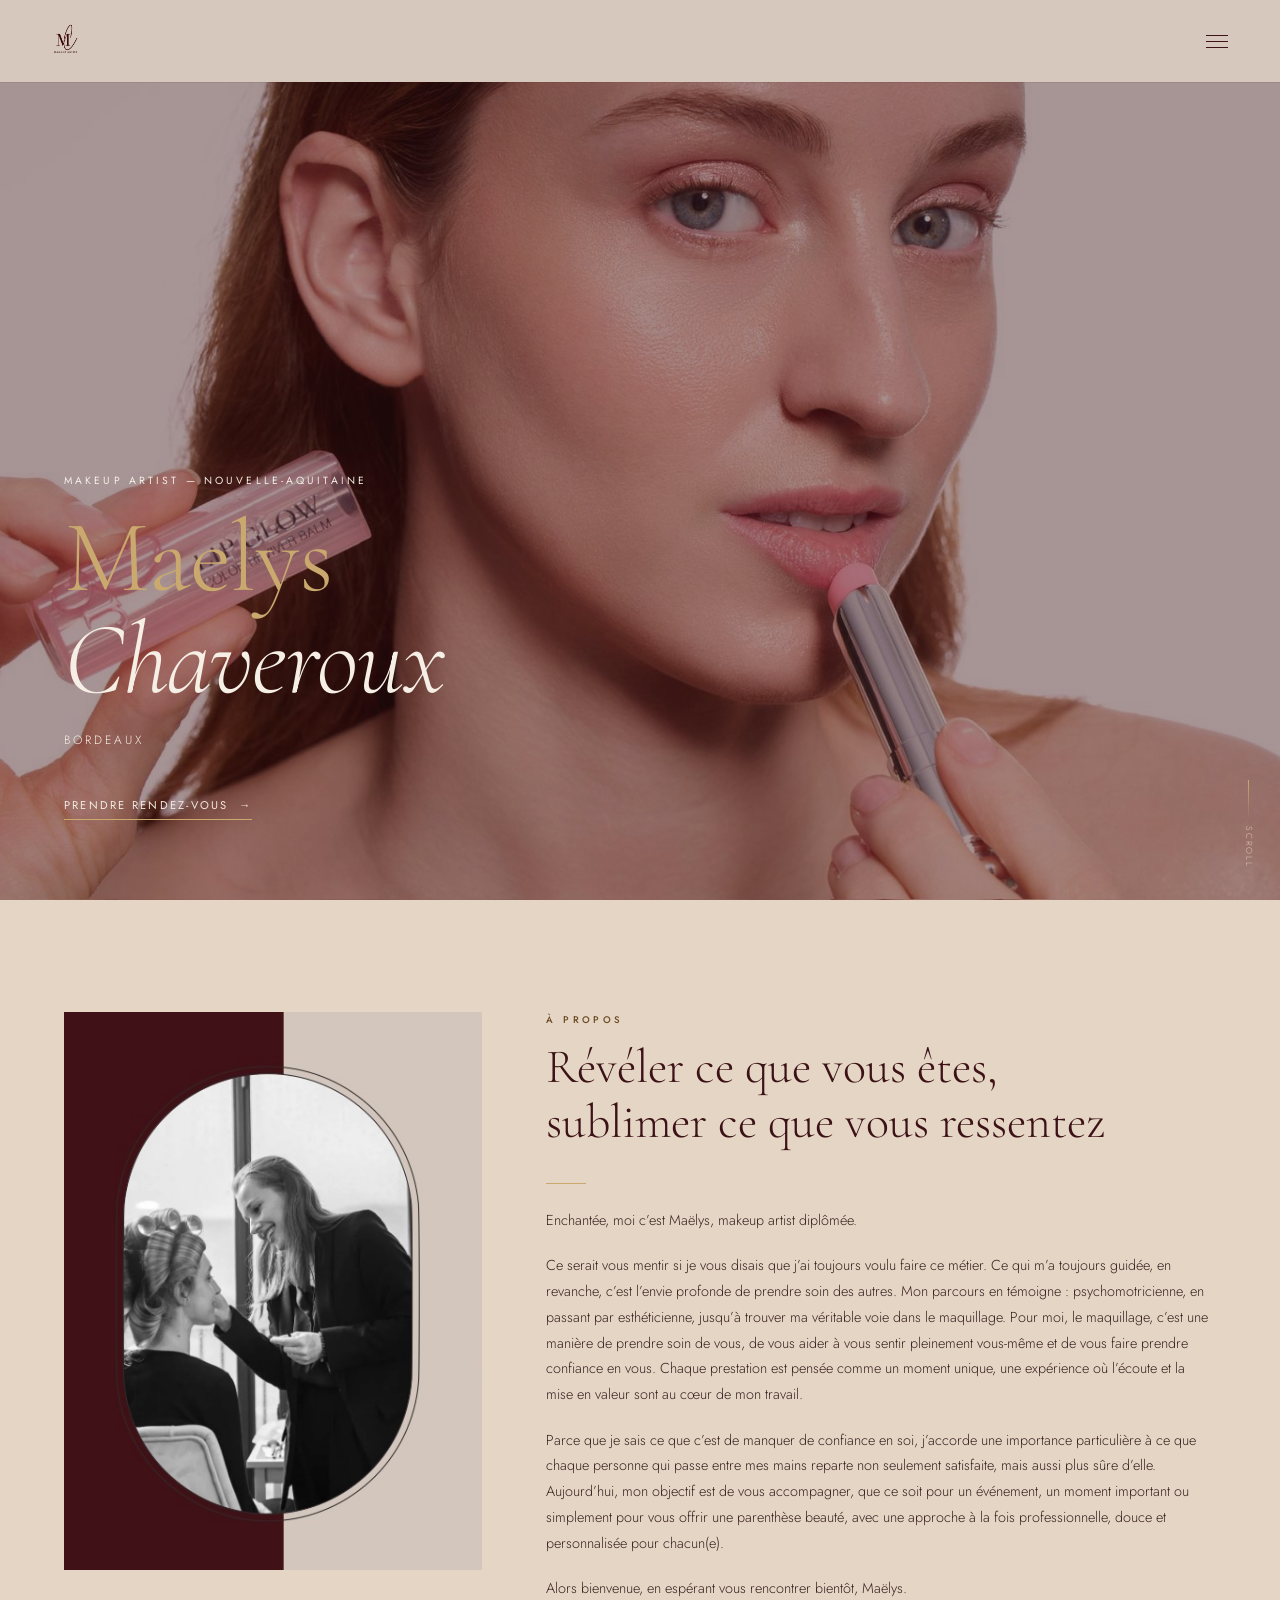
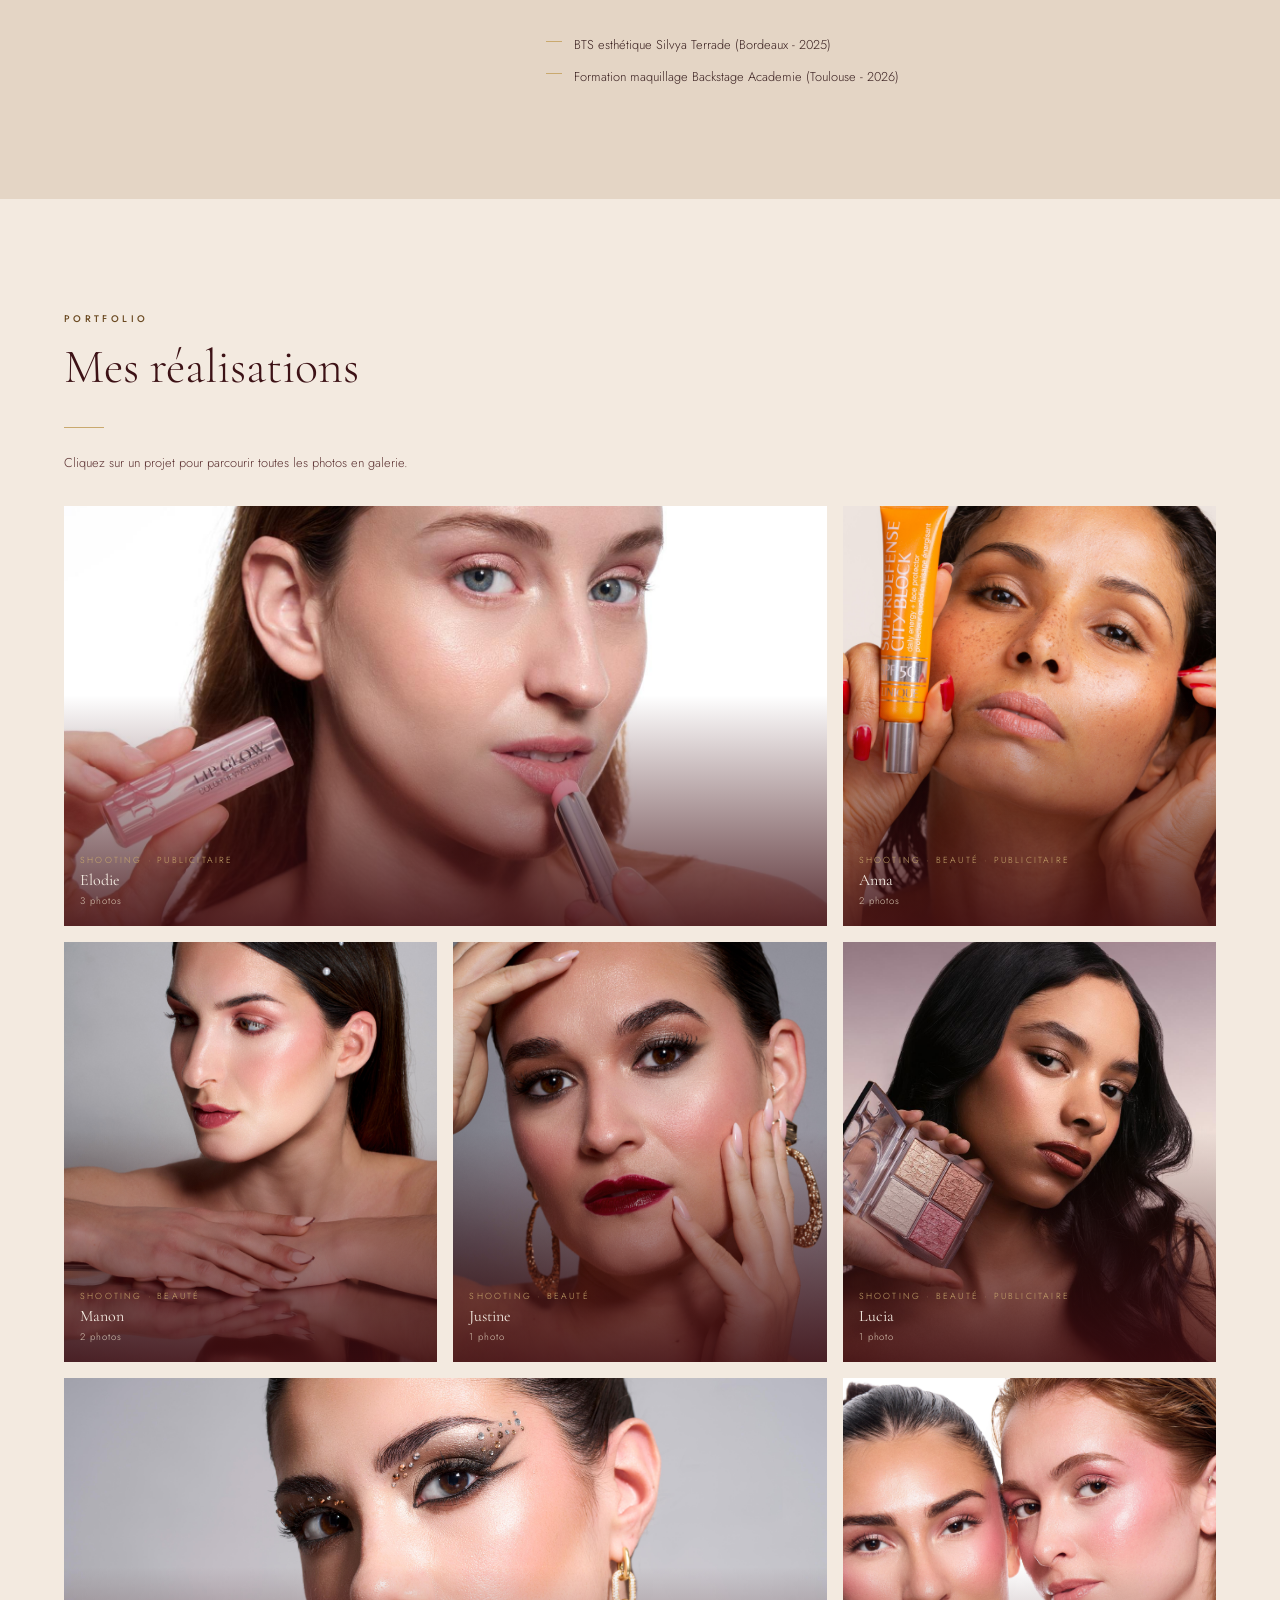
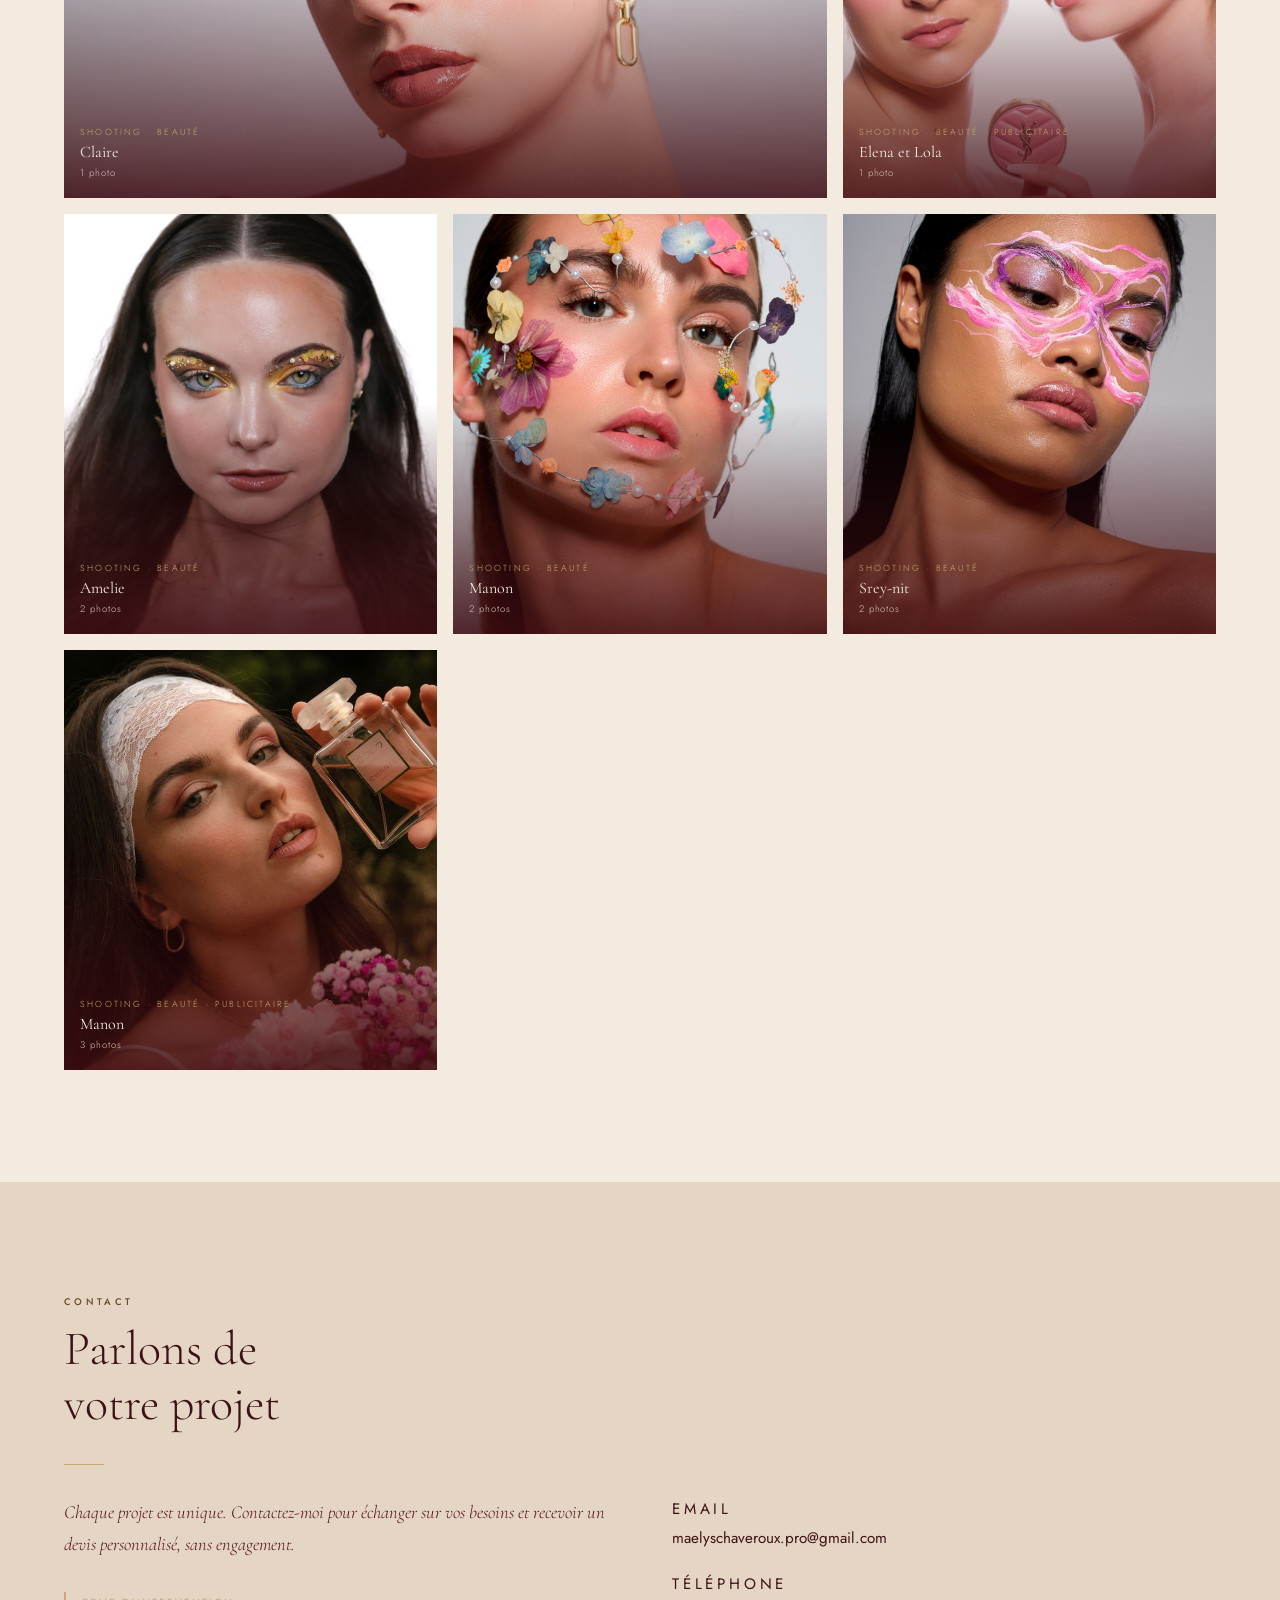
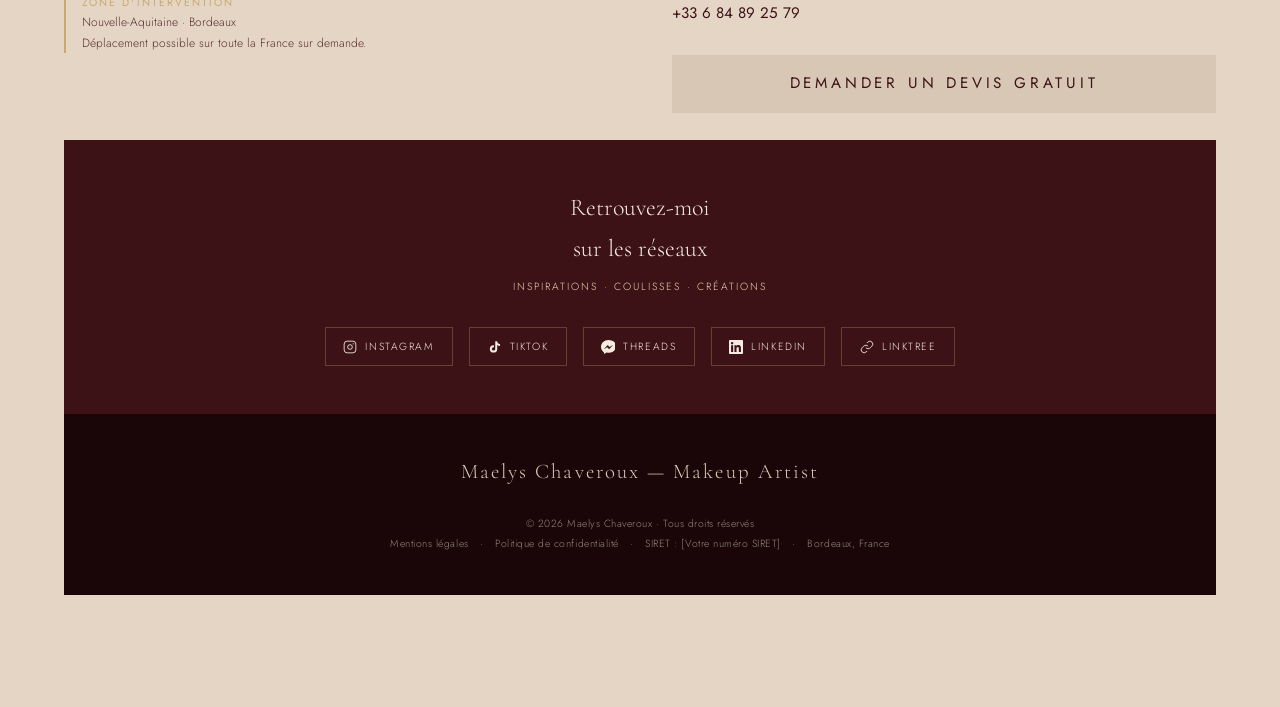
==== commit a61b63e0: "Add files via upload" ====
--- a/index.html
+++ b/index.html
@@ -3,12 +3,85 @@
 <head>
 <meta charset="UTF-8">
 <meta name="viewport" content="width=device-width, initial-scale=1.0">
-<title>Maelys Chaveroux — Makeup Artist | Bordeaux</title>
-<meta name="description" content="Maelys Chaveroux, Makeup Artist professionnelle en Nouvelle-Aquitaine. Spécialiste maquillage mariage et shooting photo à Bordeaux.">
-<meta name="keywords" content="makeup artist, maquillage mariage, maquillage shooting, Bordeaux, Toulouse, Nouvelle-Aquitaine, maquilleuse professionnelle">
-<meta property="og:title" content="Maelys Chaveroux — Makeup Artist">
-<meta property="og:description" content="Maquillage mariage & shooting en Nouvelle-Aquitaine. Bordeaux.">
+<title>Maelys Chaveroux — Makeup Artist Mariage & Shooting | Bordeaux</title>
+<meta name="description" content="Maelys Chaveroux, Makeup Artist professionnelle en Nouvelle-Aquitaine. Spécialiste maquillage mariage et shooting photo à Bordeaux. Formules sur-mesure, résultat longue tenue.">
+<meta name="keywords" content="makeup artist Bordeaux, maquilleuse mariage Bordeaux, maquillage shooting Bordeaux, makeup artist, maquilleuse professionnelle Nouvelle-Aquitaine, maquillage mariée, maquilleuse mariage Gironde">
+<meta name="author" content="Maelys Chaveroux">
+<meta name="robots" content="index, follow">
+<link rel="canonical" href="https://www.maelyschaverouxmua.com/">
+
+<!-- Géolocalisation -->
+<meta name="geo.region" content="FR-NAQ">
+<meta name="geo.placename" content="Bordeaux, Nouvelle-Aquitaine">
+
+<!-- Open Graph (Facebook, WhatsApp, LinkedIn...) -->
+<meta property="og:title" content="Maelys Chaveroux — Makeup Artist | Bordeaux">
+<meta property="og:description" content="Maquillage mariage & shooting en Nouvelle-Aquitaine. Formules sur-mesure, résultat longue tenue. Bordeaux.">
 <meta property="og:type" content="website">
+<meta property="og:url" content="https://www.maelyschaverouxmua.com/">
+<meta property="og:image" content="https://www.maelyschaverouxmua.com/Images/og-image.jpg">
+<meta property="og:image:width" content="1200">
+<meta property="og:image:height" content="630">
+<meta property="og:locale" content="fr_FR">
+<meta property="og:site_name" content="Maelys Chaveroux Makeup Artist">
+
+<!-- Twitter / X Card -->
+<meta name="twitter:card" content="summary_large_image">
+<meta name="twitter:title" content="Maelys Chaveroux — Makeup Artist | Bordeaux">
+<meta name="twitter:description" content="Maquillage mariage & shooting en Nouvelle-Aquitaine. Formules sur-mesure, résultat longue tenue.">
+<meta name="twitter:image" content="https://www.maelyschaverouxmua.com/Images/og-image.jpg">
+
+<!-- Données structurées JSON-LD (Google Rich Results) -->
+<script type="application/ld+json">
+{
+  "@context": "https://schema.org",
+  "@type": "LocalBusiness",
+  "name": "Maelys Chaveroux — Makeup Artist",
+  "description": "Makeup Artist professionnelle spécialisée en maquillage mariage et shooting photo en Nouvelle-Aquitaine. Intervient principalement à Bordeaux.",
+  "url": "https://www.maelyschaverouxmua.com/",
+  "telephone": "+33684892579",
+  "email": "maelyschaveroux.pro@gmail.com",
+  "image": "https://www.maelyschaverouxmua.com/Images/og-image.jpg",
+  "priceRange": "€€€",
+  "address": {
+    "@type": "PostalAddress",
+    "addressLocality": "Bordeaux",
+    "addressRegion": "Nouvelle-Aquitaine",
+    "addressCountry": "FR"
+  },
+  "areaServed": [
+    { "@type": "City", "name": "Bordeaux" },
+    { "@type": "AdministrativeArea", "name": "Nouvelle-Aquitaine" }
+  ],
+  "sameAs": [
+    "https://www.instagram.com/maelyschaveroux.mua/",
+    "https://linktr.ee/maelyschaveroux.pro",
+    "https://www.linkedin.com/in/ma%C3%ABlys-chaveroux-3a135b270/"
+  ],
+  "hasOfferCatalog": {
+    "@type": "OfferCatalog",
+    "name": "Prestations maquillage",
+    "itemListElement": [
+      {
+        "@type": "Offer",
+        "itemOffered": {
+          "@type": "Service",
+          "name": "Maquillage mariage",
+          "description": "Maquillage longue tenue pour mariées et cortège. Formules Essentielle, Précieuse et Sublime."
+        }
+      },
+      {
+        "@type": "Offer",
+        "itemOffered": {
+          "@type": "Service",
+          "name": "Maquillage shooting photo",
+          "description": "Maquillage pour shootings portrait, éditoriaux et publicitaires."
+        }
+      }
+    ]
+  }
+}
+</script>
 <link rel="preconnect" href="https://fonts.googleapis.com">
 <link rel="preconnect" href="https://fonts.gstatic.com" crossorigin>
 <link href="https://fonts.googleapis.com/css2?family=Cormorant+Garamond:ital,wght@0,300;0,400;0,500;0,600;1,300;1,400&family=Jost:wght@200;300;400&display=swap" rel="stylesheet">
@@ -535,10 +608,20 @@
     justify-content: center;
     position: relative;
     overflow: hidden;
+    min-height: 0; /* crucial : permet au flex-child de rétrécir */
+  }
+  #lightbox-img-container {
+    display: flex;
+    align-items: center;
+    justify-content: center;
+    width: 100%;
+    height: 100%;
   }
   .lightbox-img {
     max-width: 100%;
     max-height: 100%;
+    width: auto;
+    height: auto;
     object-fit: contain;
     display: block;
   }
@@ -880,8 +963,14 @@
       align-items: start;
     }
     .apropos-photo-wrap { margin-bottom: 0; }
-    .portfolio-grid { grid-template-columns: repeat(3, 1fr); gap: 1rem; }
-    .portfolio-pack.wide { grid-column: span 2; }
+    .portfolio-grid {
+      grid-template-columns: repeat(3, 1fr);
+      grid-auto-rows: 420px;
+      gap: 1rem;
+    }
+    /* Les cartes simples et larges ont toutes la même hauteur de ligne */
+    .portfolio-pack { aspect-ratio: unset; height: 100%; }
+    .portfolio-pack.wide { grid-column: span 2; aspect-ratio: unset; height: 100%; }
     .avis-grid { display: grid; grid-template-columns: 1fr 1fr; gap: 1.5rem; }
     .presta-panels-grid {
       display: grid;
@@ -1080,6 +1169,59 @@
         <span class="pack-count">1 photo</span>
       </div>
     </div>
+
+    <div class="portfolio-pack"
+      data-pack-title="Amelie"
+      data-pack-type="Shooting · Beauté"
+      data-images='["Images/amelie1.jpeg","Images/amelie2.jpeg"]'
+      onclick="openLightbox(this)">
+      <img src="Images/amelie1.jpeg" alt="Amelie" class="portfolio-cover">
+      <div class="portfolio-pack-overlay">
+        <span class="pack-label">Shooting · Beauté</span>
+        <span class="pack-title">Amelie</span>
+        <span class="pack-count">2 photos</span>
+      </div>
+    </div>
+
+    <div class="portfolio-pack"
+      data-pack-title="Manon"
+      data-pack-type="Shooting · Beauté"
+      data-images='["Images/manon3.jpeg","Images/manon4.jpeg"]'
+      onclick="openLightbox(this)">
+      <img src="Images/manon3.jpeg" alt="Manon" class="portfolio-cover">
+      <div class="portfolio-pack-overlay">
+        <span class="pack-label">Shooting · Beauté</span>
+        <span class="pack-title">Manon</span>
+        <span class="pack-count">2 photos</span>
+      </div>
+    </div>
+
+    <div class="portfolio-pack"
+      data-pack-title="Srey-nit"
+      data-pack-type="Shooting · Beauté"
+      data-images='["Images/srey-nit1.jpeg","Images/srey-nit2.jpeg"]'
+      onclick="openLightbox(this)">
+      <img src="Images/srey-nit1.jpeg" alt="Srey-nit" class="portfolio-cover">
+      <div class="portfolio-pack-overlay">
+        <span class="pack-label">Shooting · Beauté</span>
+        <span class="pack-title">Srey-nit</span>
+        <span class="pack-count">2 photos</span>
+      </div>
+    </div>
+
+    <div class="portfolio-pack"
+      data-pack-title="Manon"
+      data-pack-type="Shooting · Beauté · Publicitaire"
+      data-images='["Images/manon5.jpeg","Images/manon7.jpeg","Images/manon6.jpeg"]'
+      onclick="openLightbox(this)">
+      <img src="Images/manon5.jpeg" alt="Manon" class="portfolio-cover">
+      <div class="portfolio-pack-overlay">
+        <span class="pack-label">Shooting · Beauté · Publicitaire</span>
+        <span class="pack-title">Manon</span>
+        <span class="pack-count">3 photos</span>
+      </div>
+    </div>
+
   </div>
 </section>
 
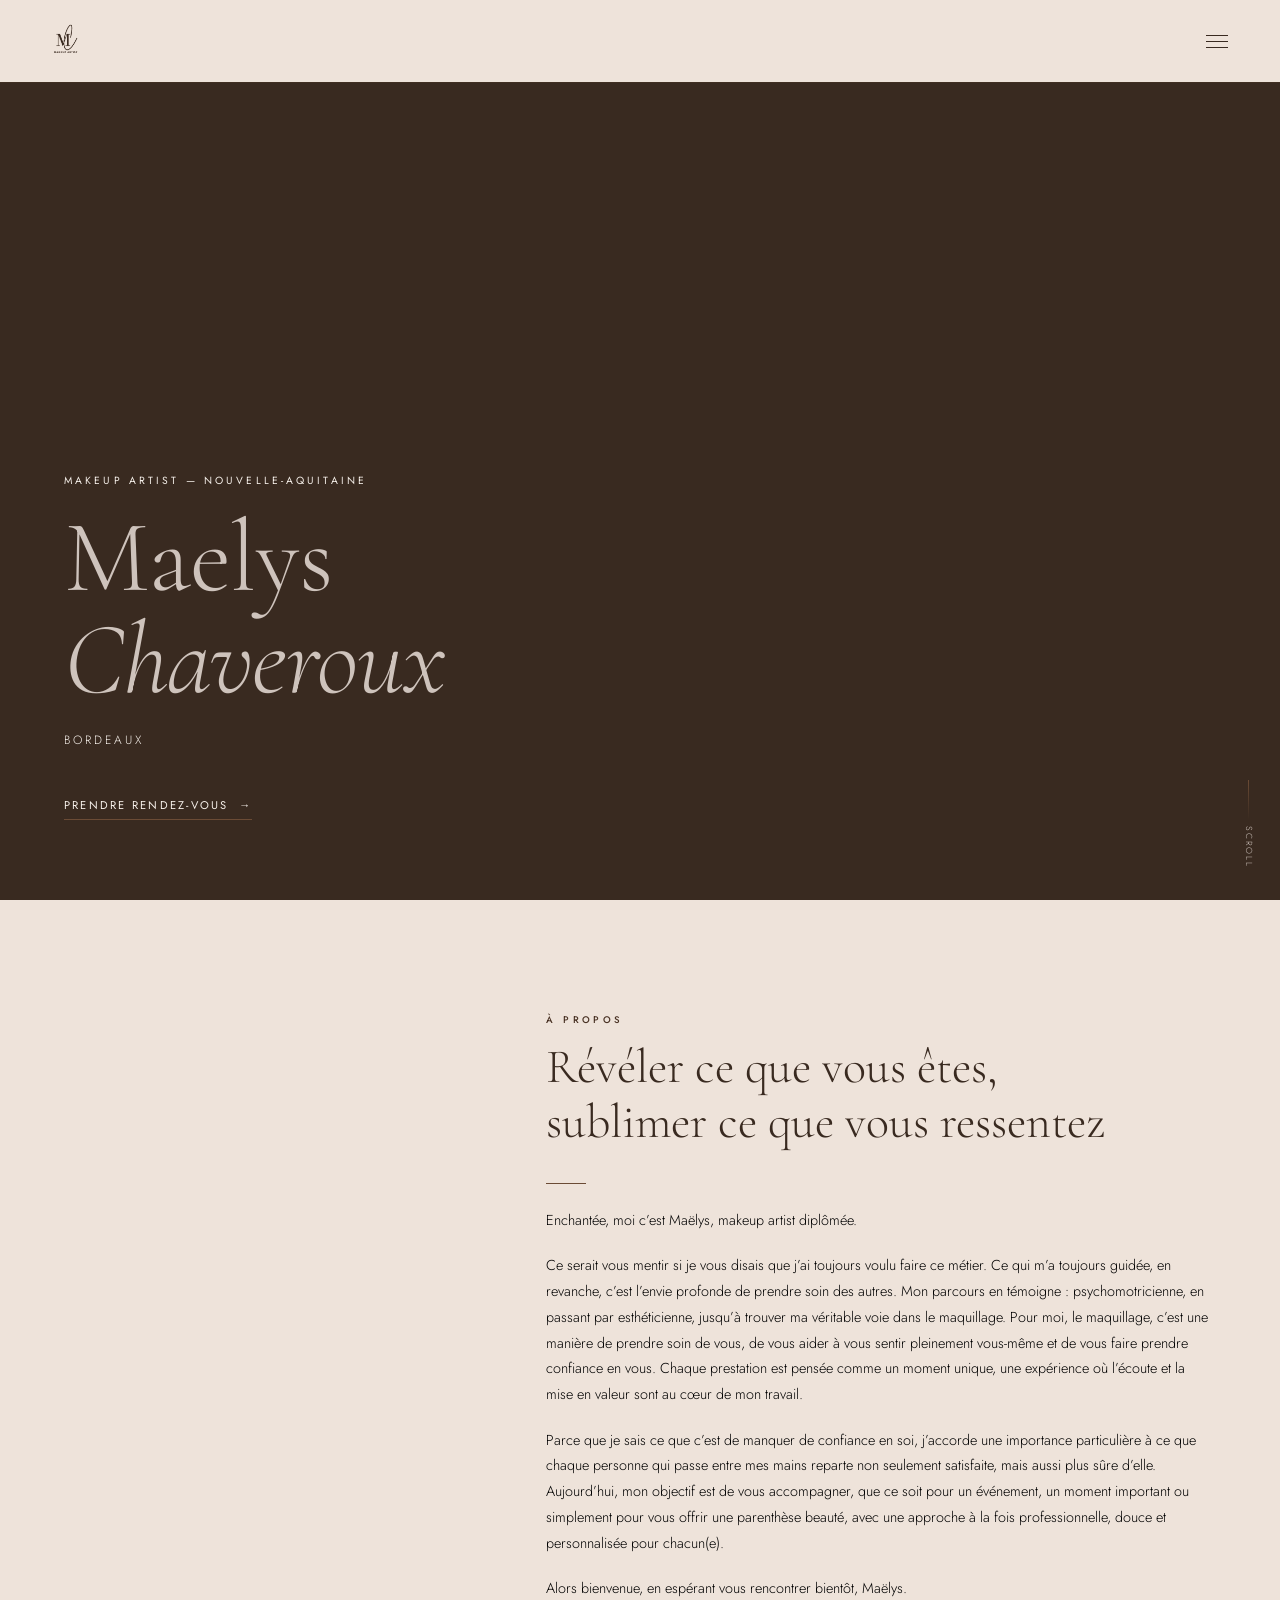
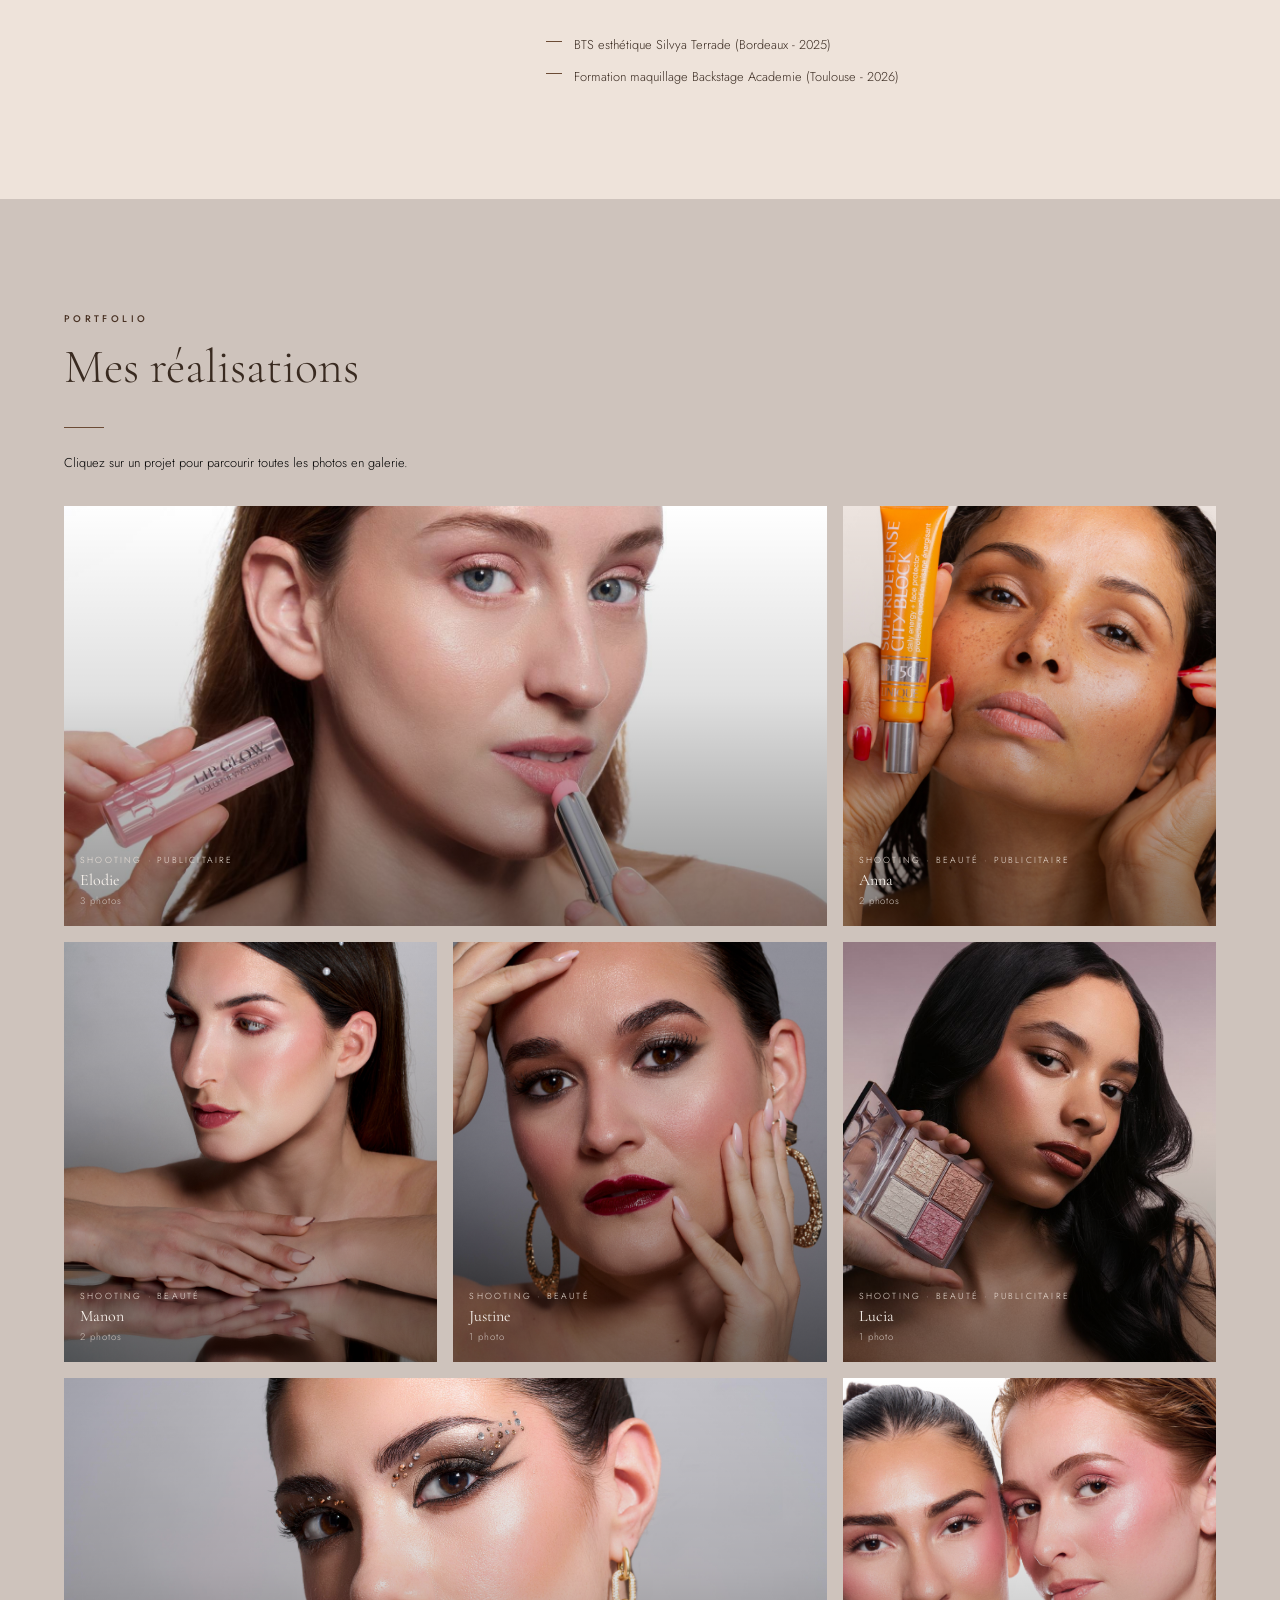
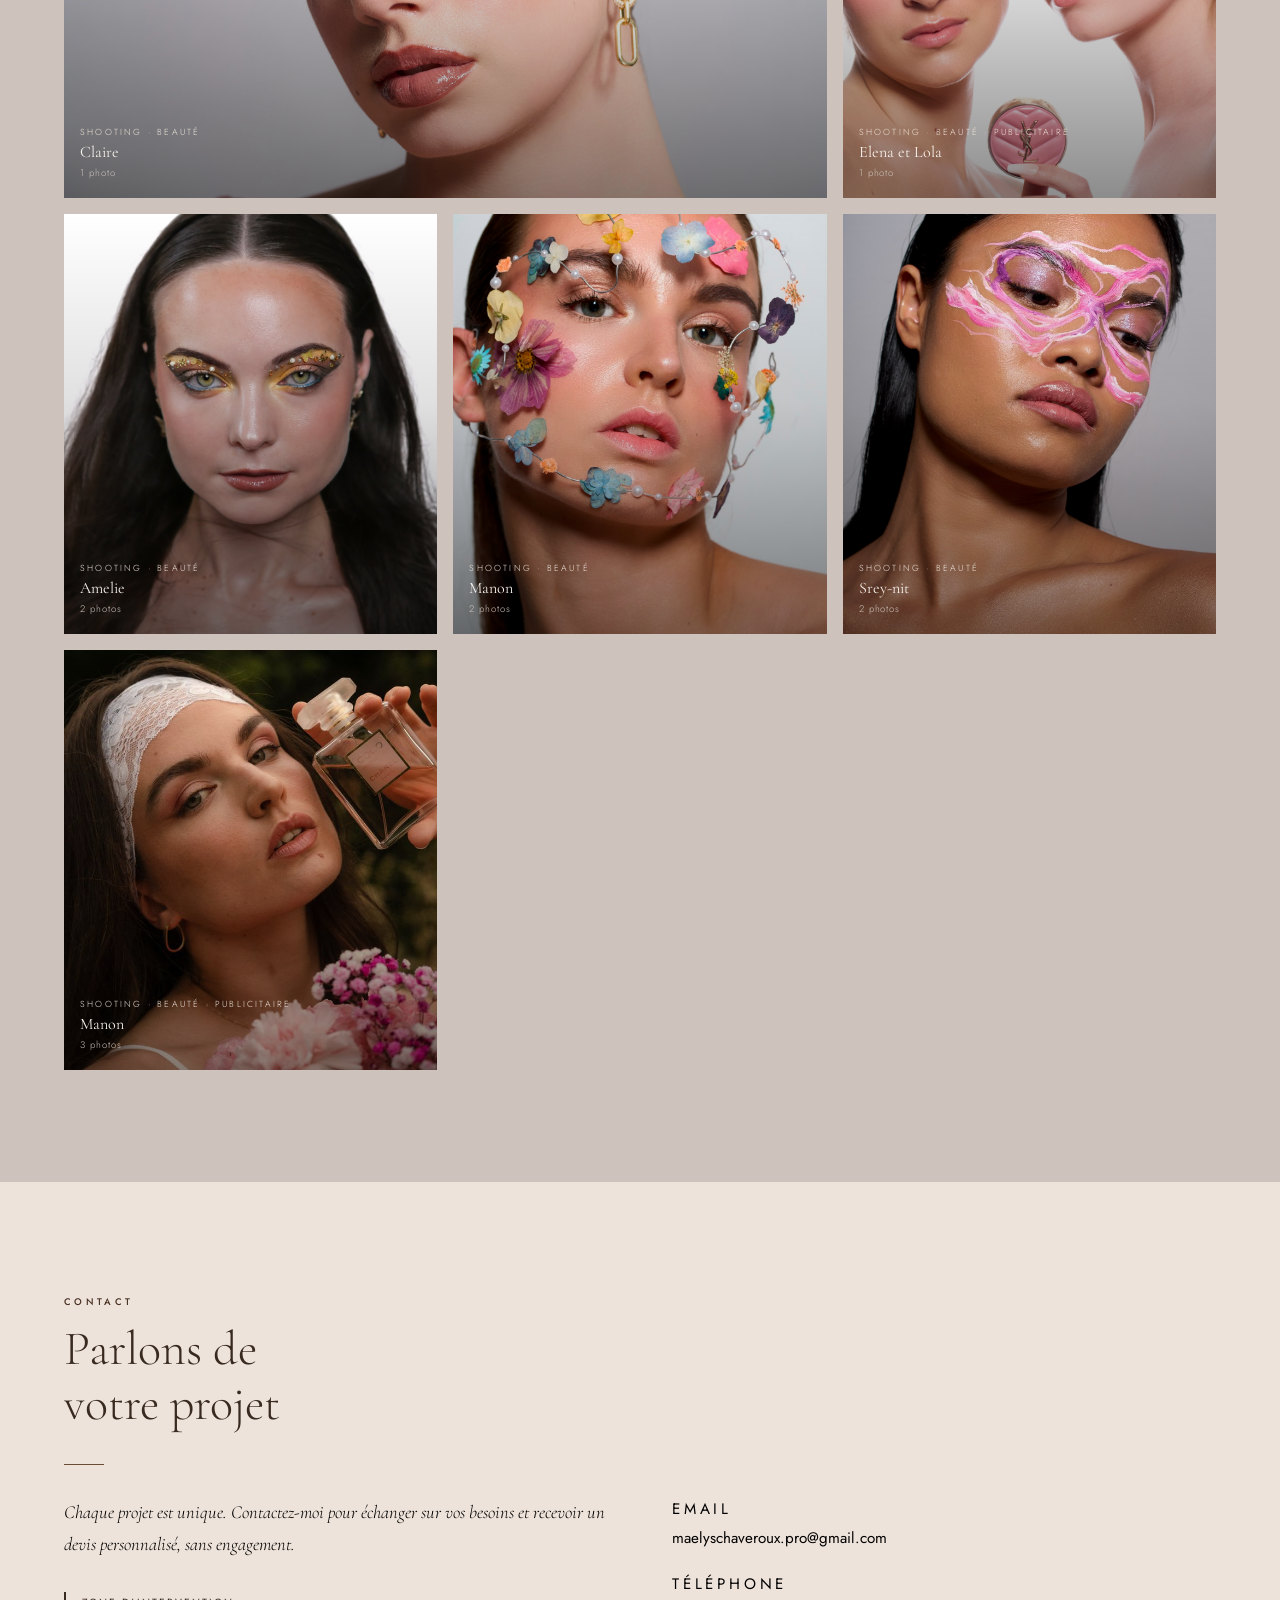
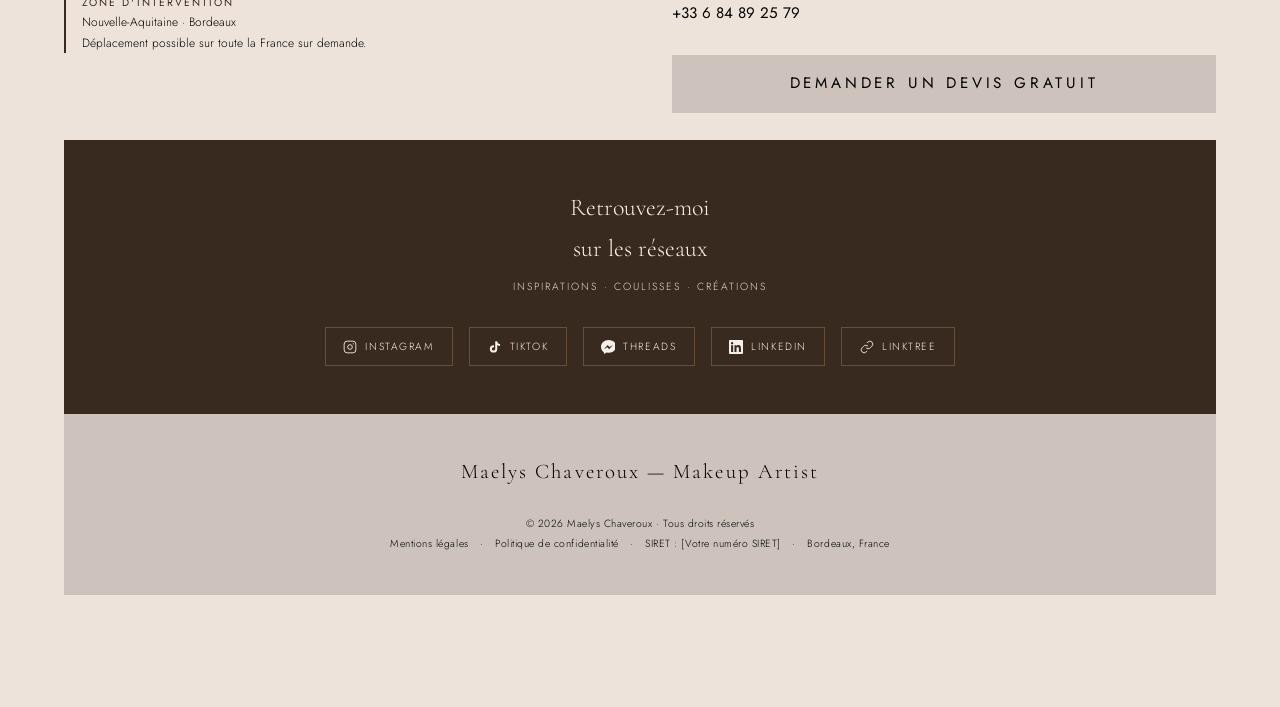
==== commit 55554daf: "Add files via upload" ====
--- a/index.html
+++ b/index.html
@@ -88,19 +88,18 @@
 
 <style>
   :root {
-    /* Palette recalée sur les couleurs exactes du nouveau logo */
-    --bordeaux: #3D1216;
-    --bordeaux-mid: #5A1520;
-    --bordeaux-light: #7A2535;
-    --cream: #F3EAE0;
-    --cream-dark: #E4D5C5;
-    --cream-mid: #D8C7B4;
-    --gold: #C9A96E;
-    --gold-light: #E8D5B0;
-    /* Ton doré foncé : utilisé sur fonds clairs pour rester lisible (contraste AA) */
-    --gold-deep: #6B4A22;
-    --text-dark: #1A0608;
-    --text-light: #F5EFE6;
+    /* Palette harmonieuse et sobre basée sur les couleurs choisies */
+    --bordeaux: #392a20;
+    --bordeaux-mid: #8B6B50;
+    --bordeaux-light: #A5866D;
+    --cream: #F6F0EA;
+    --cream-dark: #EEE3DA;
+    --cream-mid: #CEC3BC;
+    --gold: #6B4B35;
+    --gold-light: #E7D9CC;
+    --gold-deep: #493224;
+    --text-dark: #000000;
+    --text-light: #F6F0EA;
     --font-serif: 'Cormorant Garamond', Georgia, serif;
     --font-sans: 'Jost', sans-serif;
   }
@@ -127,8 +126,8 @@
     justify-content: space-between;
     align-items: center;
     padding: 0.85rem 1.5rem;
-    background: rgba(214, 200, 189);
-    box-shadow: 0 1px 0 rgba(61,18,22,0.08);
+    background: var(--cream-dark);
+    box-shadow: 0 1px 0 rgba(107,75,53,0.16);
     backdrop-filter: blur(8px);
     transition: padding 0.3s;
   }
@@ -171,7 +170,7 @@
     display: none;
     position: fixed;
     top: 0; left: 0; right: 0; bottom: 0;
-    background: rgba(214, 200, 189);
+    background: var(--cream-dark);
     z-index: 99;
     flex-direction: column;
     justify-content: center;
@@ -205,7 +204,7 @@
     position: absolute;
     inset: 0;
     /* ── REMPLACER PAR VOTRE PHOTO DE FOND : background-image: url('votre-photo-hero.jpg'); ── */
-    background-image: url('Images/Couverture.jpeg'); /*linear-gradient(160deg, #5A1520 0%, #3D0C11 60%, #1A0608 100%);*/
+    /*background-image: url('Images/Couverture.jpeg'); /*linear-gradient(160deg, #5A1520 0%, #3D0C11 60%, #1A0608 100%);*/
     background-size: cover;
     background-position: center top;
     opacity: 0.55;
@@ -213,9 +212,7 @@
   .hero-overlay {
     position: absolute;
     inset: 0;
-    /*background: linear-gradient(to top, rgba(209,199,190,0.2) 0%, rgba(209,199,190,0.1) 60%, transparent 100%);
-    /*    background: linear-gradient(to top, rgba(61,12,17,0.92) 0%, rgba(61,12,17,0.3) 60%, transparent 100%);*/
-
+    /*background: linear-gradient(135deg, rgba(0,0,0,0.42) 0%, rgba(107,75,53,0.28) 45%, rgba(246,240,234,0.12) 100%);*/
   }
   .hero-content { position: relative; z-index: 2; }
   .hero-eyebrow {
@@ -232,11 +229,11 @@
     font-size: clamp(3rem, 12vw, 5.5rem);
     font-weight: 300;
     line-height: 1.0;
-    color: var(--gold);
+    color: var(--cream-mid);
     margin-bottom: 1.2rem;
     letter-spacing: -0.01em;
   }
-  .hero-title em { font-style: italic; color: var(--text-light); }
+  .hero-title em { font-style: italic; color: var(--cream-mid); }
   .hero-subtitle {
     font-size: 0.75rem;
     font-weight: 300;
@@ -333,18 +330,18 @@
   .photo-placeholder {
     width: 100%;
     height: 100%;
-    background: var(--bordeaux-mid);
+    background: var(--cream-dark);
     display: flex;
     flex-direction: column;
     align-items: center;
     justify-content: center;
     gap: 0.5rem;
-    color: var(--cream-mid);
+    color: var(--bordeaux);
   }
   .photo-placeholder p { font-size: 0.65rem; letter-spacing: 0.15em; text-align: center; padding: 0 1rem; }
   .apropos-text p {
     font-size: 0.9rem;
-    color: #3a2020;
+    color: var(--text-dark);
     margin-bottom: 1.2rem;
     line-height: 1.8;
   }
@@ -360,7 +357,7 @@
     align-items: flex-start;
     gap: 0.75rem;
     font-size: 0.8rem;
-    color: #3a2020;
+    color: var(--bordeaux);
   }
   .certif-list li::before {
     content: '';
@@ -389,7 +386,7 @@
     color: var(--bordeaux);
     margin-bottom: 0.3rem;
   }
-  .valeur-card p { font-size: 0.75rem; color: #5a3030; line-height: 1.6; }
+  .valeur-card p { font-size: 0.75rem; color: var(--text-dark); line-height: 1.6; }
 
   /* ── PRESTATIONS ── */
   #prestations { background: var(--bordeaux); }
@@ -420,8 +417,8 @@
   .presta-panel { display: none; }
   .presta-panel.active { display: block; }
   .formule-card {
-    background: rgba(245,239,230,0.06);
-    border: 1px solid rgba(201,169,110,0.25);
+    background: rgba(246,240,234,0.08);
+    border: 1px solid rgba(107,75,53,0.25);
     padding: 1.75rem 1.5rem;
     margin-bottom: 1rem;
     position: relative;
@@ -485,7 +482,7 @@
   .devis-note {
     margin-top: 2rem;
     padding: 1.25rem 1.5rem;
-    border: 1px solid rgba(201,169,110,0.2);
+    border: 1px solid rgba(107,75,53,0.2);
     font-size: 0.8rem;
     color: var(--cream-mid);
     line-height: 1.7;
@@ -494,7 +491,7 @@
   .devis-note strong { color: var(--gold); font-weight: 400; }
 
   /* ── PORTFOLIO ── */
-  #portfolio { background: var(--cream); }
+  #portfolio { background: var(--cream-mid); }
   .portfolio-grid {
     display: grid;
     grid-template-columns: repeat(2, 1fr);
@@ -523,7 +520,7 @@
   .portfolio-pack-overlay {
     position: absolute;
     inset: 0;
-    background: linear-gradient(to top, rgba(61,12,17,0.85) 0%, transparent 55%);
+    background: linear-gradient(to top, rgba(0,0,0,0.45) 0%, rgba(0,0,0,0.12) 55%, transparent 100%);
     display: flex;
     flex-direction: column;
     justify-content: flex-end;
@@ -534,7 +531,7 @@
     font-size: 0.55rem;
     letter-spacing: 0.25em;
     text-transform: uppercase;
-    color: var(--gold);
+    color: var(--cream-dark);
     margin-bottom: 0.2rem;
   }
   .pack-title {
@@ -554,13 +551,13 @@
   .pack-photo-placeholder {
     width: 100%;
     height: 100%;
-    background: var(--bordeaux-mid);
+    background: var(--cream-dark);
     display: flex;
     flex-direction: column;
     align-items: center;
     justify-content: center;
     gap: 0.5rem;
-    color: var(--cream-mid);
+    color: var(--bordeaux);
   }
   .pack-photo-placeholder p {
     font-size: 0.6rem;
@@ -575,7 +572,7 @@
     position: fixed;
     inset: 0;
     z-index: 200;
-    background: rgba(26,6,8,0.97);
+    background: rgba(0,0,0,0.95);
     flex-direction: column;
   }
   .lightbox.open { display: flex; }
@@ -629,11 +626,11 @@
     width: 80vw;
     max-width: 500px;
     aspect-ratio: 3/4;
-    background: var(--bordeaux-mid);
+    background: var(--cream-dark);
     display: flex;
     align-items: center;
     justify-content: center;
-    color: var(--cream-mid);
+    color: var(--bordeaux);
     font-size: 0.75rem;
     letter-spacing: 0.1em;
     text-align: center;
@@ -643,7 +640,7 @@
     position: absolute;
     top: 50%;
     transform: translateY(-50%);
-    background: rgba(61,12,17,0.6);
+    background: rgba(107,75,53,0.72);
     border: none;
     color: var(--cream);
     font-size: 1.5rem;
@@ -678,8 +675,8 @@
   .lightbox-thumb-placeholder {
     width: 48px;
     height: 48px;
-    background: var(--bordeaux-light);
-    opacity: 0.5;
+    background: var(--cream-dark);
+    opacity: 0.7;
     flex-shrink: 0;
     cursor: pointer;
     border: 1px solid transparent;
@@ -707,8 +704,8 @@
     margin-top: 2rem;
   }
   .avis-card {
-    background: rgba(245,239,230,0.06);
-    border: 1px solid rgba(201,169,110,0.18);
+    background: rgba(246,240,234,0.08);
+    border: 1px solid rgba(246,240,234,0.18);
     padding: 1.5rem;
   }
   .avis-stars { color: var(--gold); font-size: 0.75rem; letter-spacing: 0.1em; margin-bottom: 0.75rem; }
@@ -738,9 +735,9 @@
     font-size: 0.65rem;
     letter-spacing: 0.2em;
     text-transform: uppercase;
-    color: var(--cream-mid);
+    color: var(--cream);
     text-decoration: none;
-    border-bottom: 1px solid rgba(201,169,110,0.3);
+    border-bottom: 1px solid rgba(246,240,234,0.3);
     padding-bottom: 4px;
     transition: color 0.2s;
   }
@@ -759,7 +756,7 @@
     font-size: 1.15rem;
     font-weight: 300;
     font-style: italic;
-    color: var(--bordeaux-mid);
+    color: var(--text-dark);
     line-height: 1.7;
   }
   .contact-items { display: flex; flex-direction: column; gap: 1.25rem; }
@@ -773,15 +770,15 @@
   }
   .contact-item a, .contact-item span {
     font-size: 0.95rem;
-    color: var(--bordeaux);
+    color: var(--text-dark);
     text-decoration: none;
     font-weight: 400;
   }
-  .contact-item a:hover { color: var(--bordeaux-light); }
+  /* .contact-item a:hover { color: var(--bordeaux-light); } */
+
   .contact-cta {
     display: inline-block;
     background: var(--cream-mid);
-    color: var(--cream);
     font-size: 0.65rem;
     font-weight: 400;
     letter-spacing: 0.25em;
@@ -791,13 +788,13 @@
     transition: background 0.2s;
     text-align: center;
   }
-  .contact-cta:hover { background: var(--cream); }
+  /*.contact-cta:hover { background: var(--gold-deep); }*/
 
   /* ── GOOGLE FORM ── */
   .contact-form-wrap { margin-top: 1rem; }
   .form-placeholder {
     border: 1px dashed var(--bordeaux-light);
-    background: rgba(61,18,22,0.03);
+    background: rgba(246,240,234,0.7);
     padding: 2.5rem 1.5rem;
     text-align: center;
   }
@@ -810,7 +807,7 @@
   }
   .form-placeholder-text {
     font-size: 0.75rem;
-    color: #5a3030;
+    color: var(--text-dark);
     line-height: 1.7;
     max-width: 380px;
     margin: 0 auto;
@@ -824,9 +821,9 @@
   }
   .zone-info {
     font-size: 0.75rem;
-    color: #5a3030;
+    color: var(--text-dark);
     line-height: 1.7;
-    border-left: 2px solid var(--gold);
+    border-left: 2px solid var(--bordeaux);
     padding-left: 1rem;
   }
 
@@ -870,7 +867,7 @@
 
   /* ── FOOTER ── */
   footer {
-    background: var(--text-dark);
+    background: var(--cream-mid);
     padding: 2.5rem 1.5rem;
     text-align: center;
   }
@@ -878,18 +875,18 @@
     font-family: var(--font-serif);
     font-size: 1.3rem;
     font-weight: 300;
-    color: var(--cream-mid);
+    color: var(--text-dark);
     letter-spacing: 0.1em;
     margin-bottom: 1.5rem;
   }
   .footer-legal {
     font-size: 0.65rem;
-    color: rgba(245,239,230,0.55);
+    color: var(--text-dark);
     line-height: 2;
     letter-spacing: 0.05em;
   }
-  .footer-legal a { color: rgba(245,239,230,0.55); text-decoration: none; }
-  .footer-legal a:hover { color: var(--gold-light); }
+  .footer-legal a { color: var(--text-dark); text-decoration: none; }
+  .footer-legal a:hover { color: var(--bordeaux); }
   .footer-sep { margin: 0 0.5rem; }
 
   /* ── MENTIONS LÉGALES MODAL ── */
@@ -898,7 +895,7 @@
     position: fixed;
     inset: 0;
     z-index: 300;
-    background: rgba(26,6,8,0.9);
+    background: rgba(0,0,0,0.85);
     overflow-y: auto;
     padding: 2rem 1rem;
   }
@@ -937,7 +934,7 @@
   }
   .modal-box p {
     font-size: 0.8rem;
-    color: #3a2020;
+    color: var(--text-dark);
     line-height: 1.7;
     margin-bottom: 0.5rem;
   }
@@ -1021,7 +1018,7 @@
 <section id="apropos">
   <div class="apropos-grid">
     <div class="apropos-photo-wrap fade-in">
-      <img src="Images/maelys.jpeg" alt="Maelys Chaveroux Makeup Artist" class="apropos-photo">
+      <!-- <img src="Images/maelys.jpeg" alt="Maelys Chaveroux Makeup Artist" class="apropos-photo"> -->
     </div>
     <div class="fade-in">
       <p class="section-label">À propos</p>
@@ -1053,7 +1050,7 @@
   <p class="section-label">Portfolio</p>
   <h2 class="section-title">Mes réalisations</h2>
   <div class="divider"></div>
-  <p style="font-size:0.8rem;color:#5a3030;line-height:1.7;margin-bottom:1rem">Cliquez sur un projet pour parcourir toutes les photos en galerie.</p>
+  <p style="font-size:0.8rem;color:var(--text-dark);line-height:1.7;margin-bottom:1rem">Cliquez sur un projet pour parcourir toutes les photos en galerie.</p>
 
   <!--
   ══════════════════════════════════════════════════════════
@@ -1234,7 +1231,7 @@
     <div>
       <p class="contact-intro">Chaque projet est unique. Contactez-moi pour échanger sur vos besoins et recevoir un devis personnalisé, sans engagement.</p>
       <div class="zone-info" style="margin-top:2rem">
-        <strong style="font-size:0.65rem;letter-spacing:0.2em;text-transform:uppercase;color:var(--gold);font-weight:400">Zone d'intervention</strong><br>
+        <strong style="font-size:0.65rem;letter-spacing:0.2em;text-transform:uppercase;color:var(--bordeaux);font-weight:400">Zone d'intervention</strong><br>
         Nouvelle-Aquitaine · Bordeaux<br>
         Déplacement possible sur toute la France sur demande.
       </div>
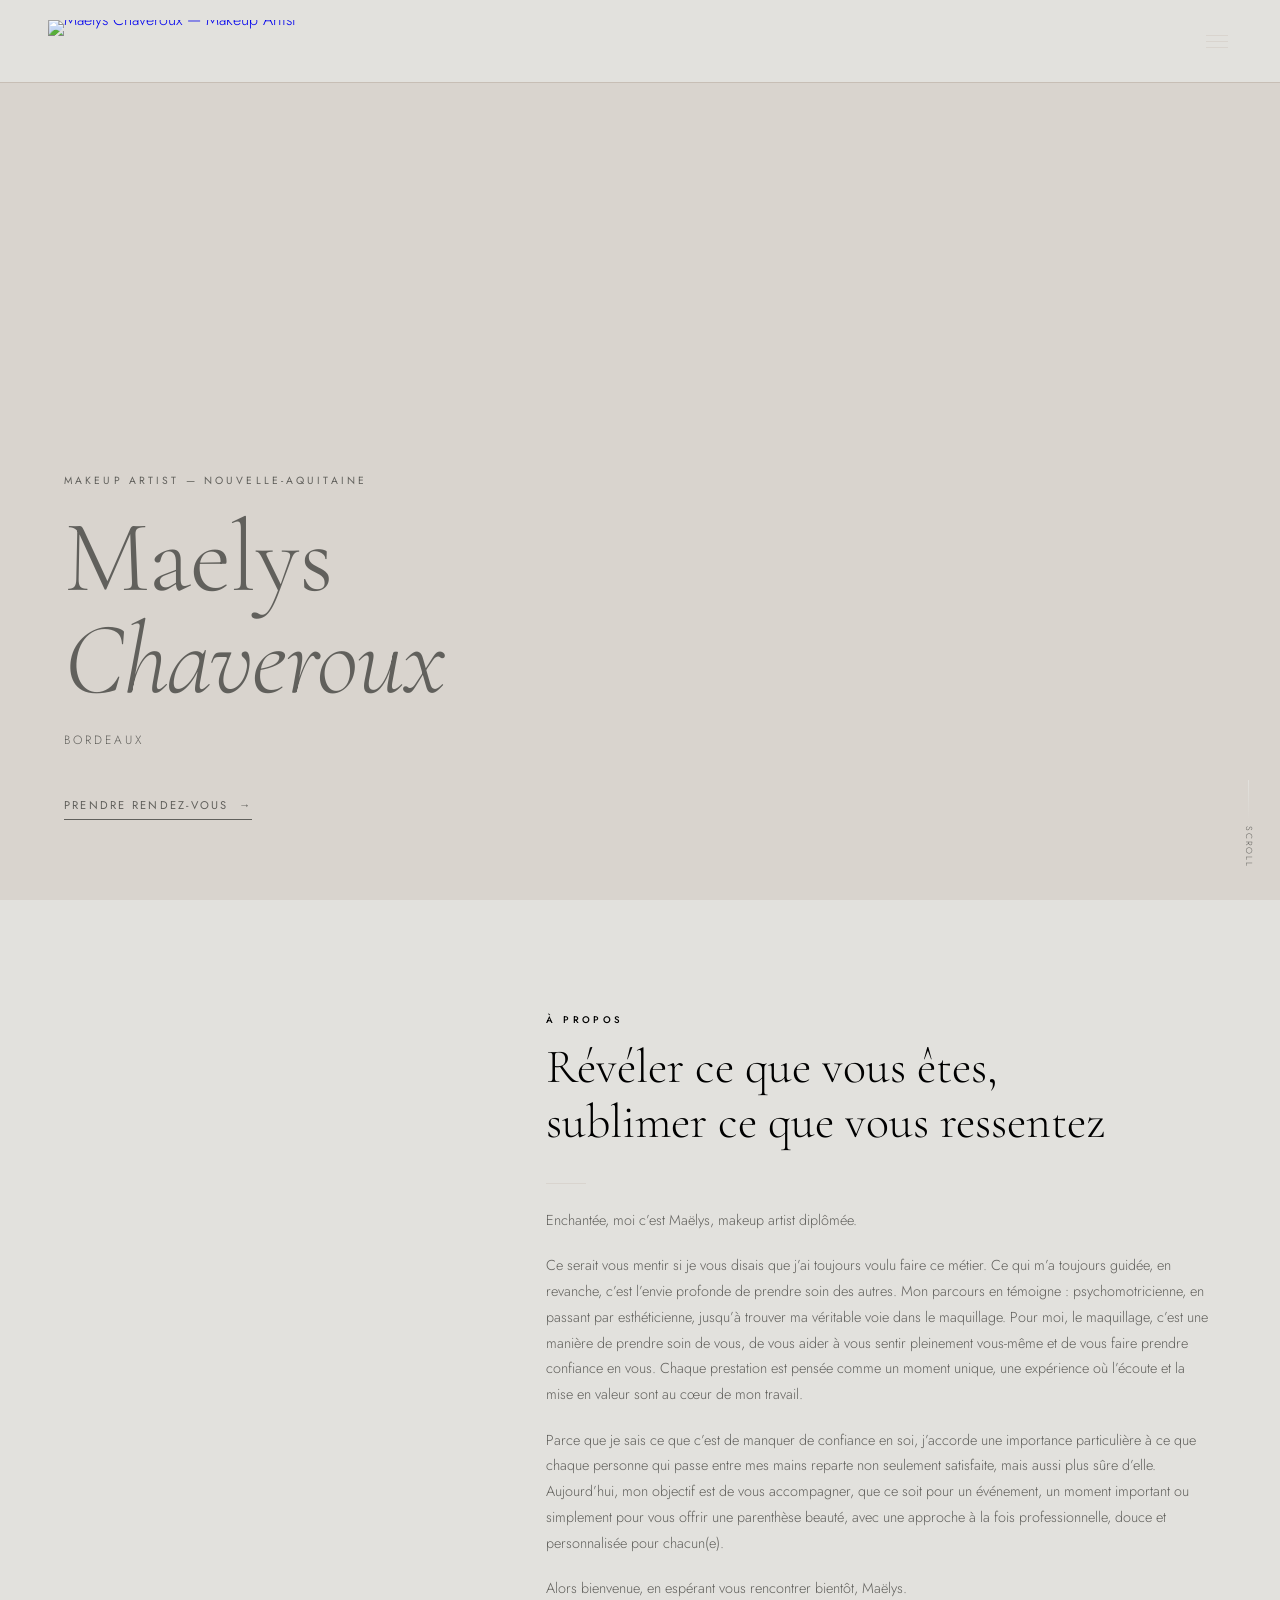
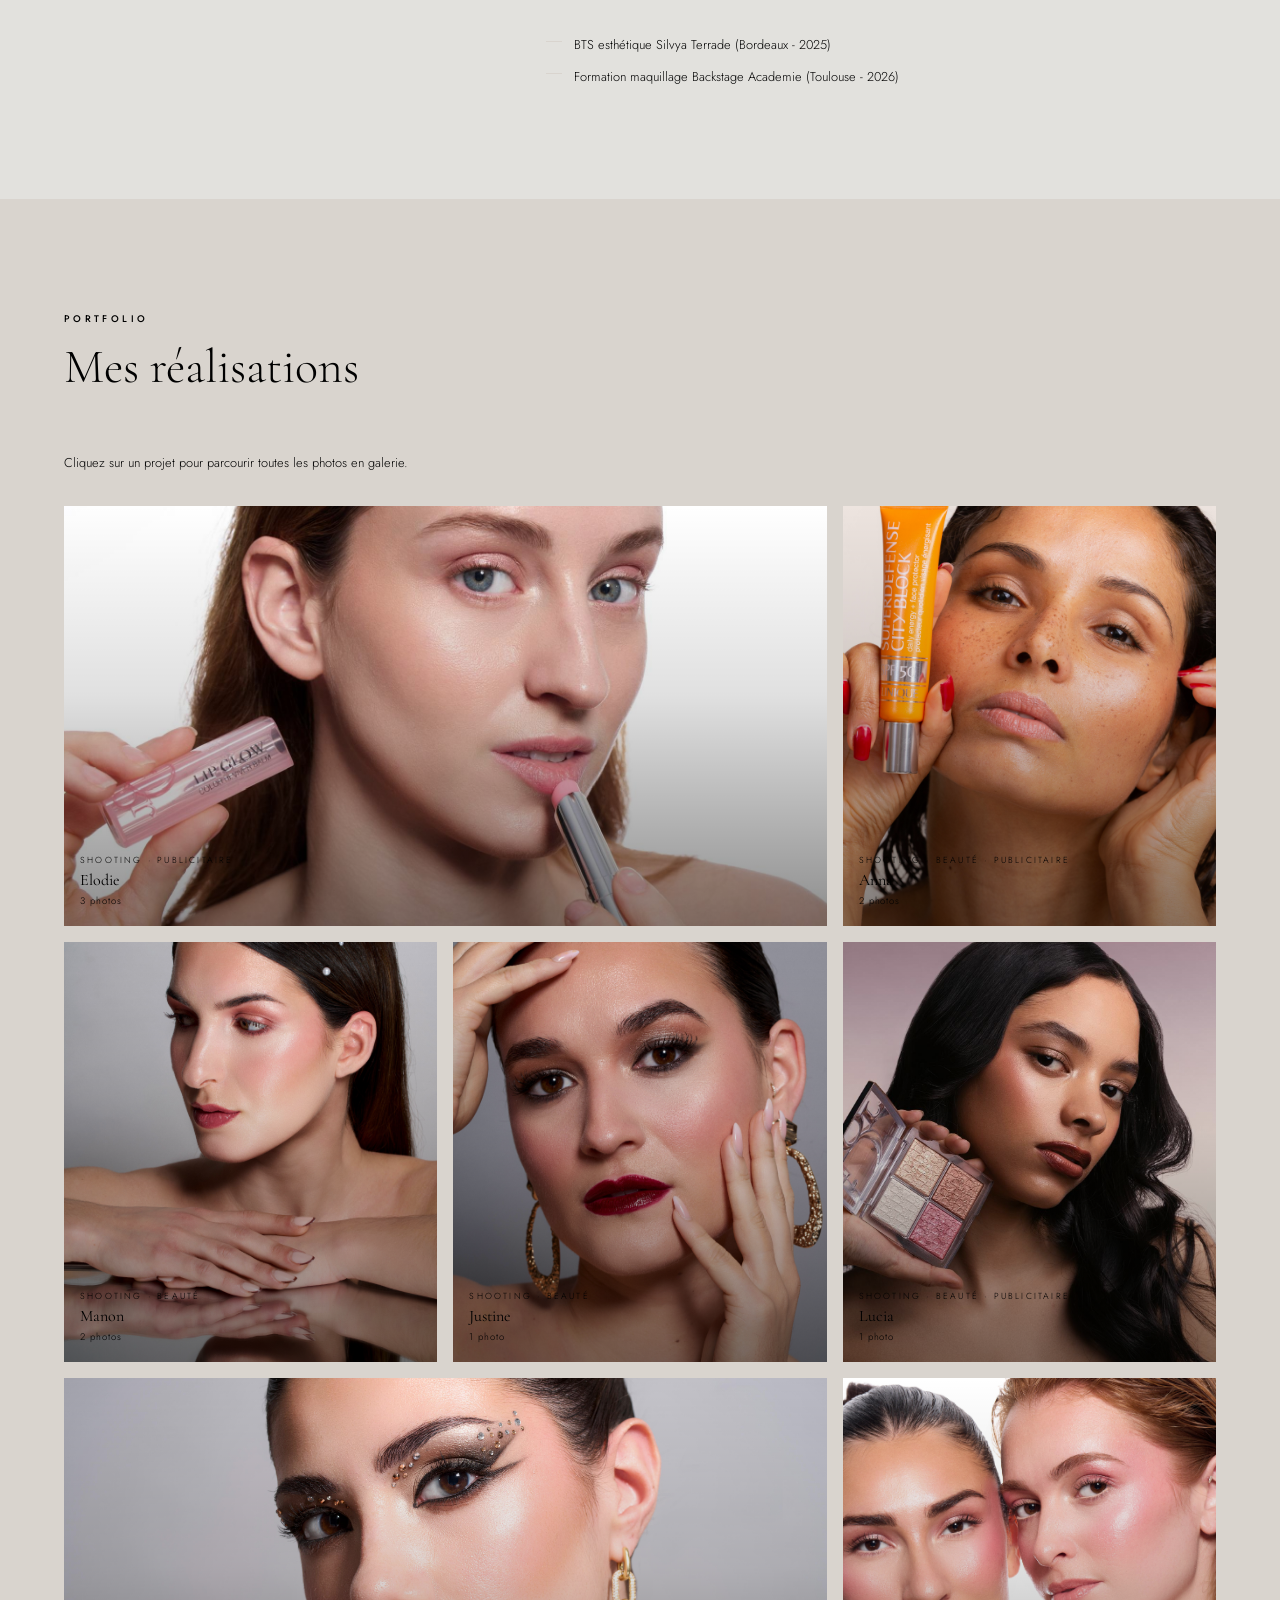
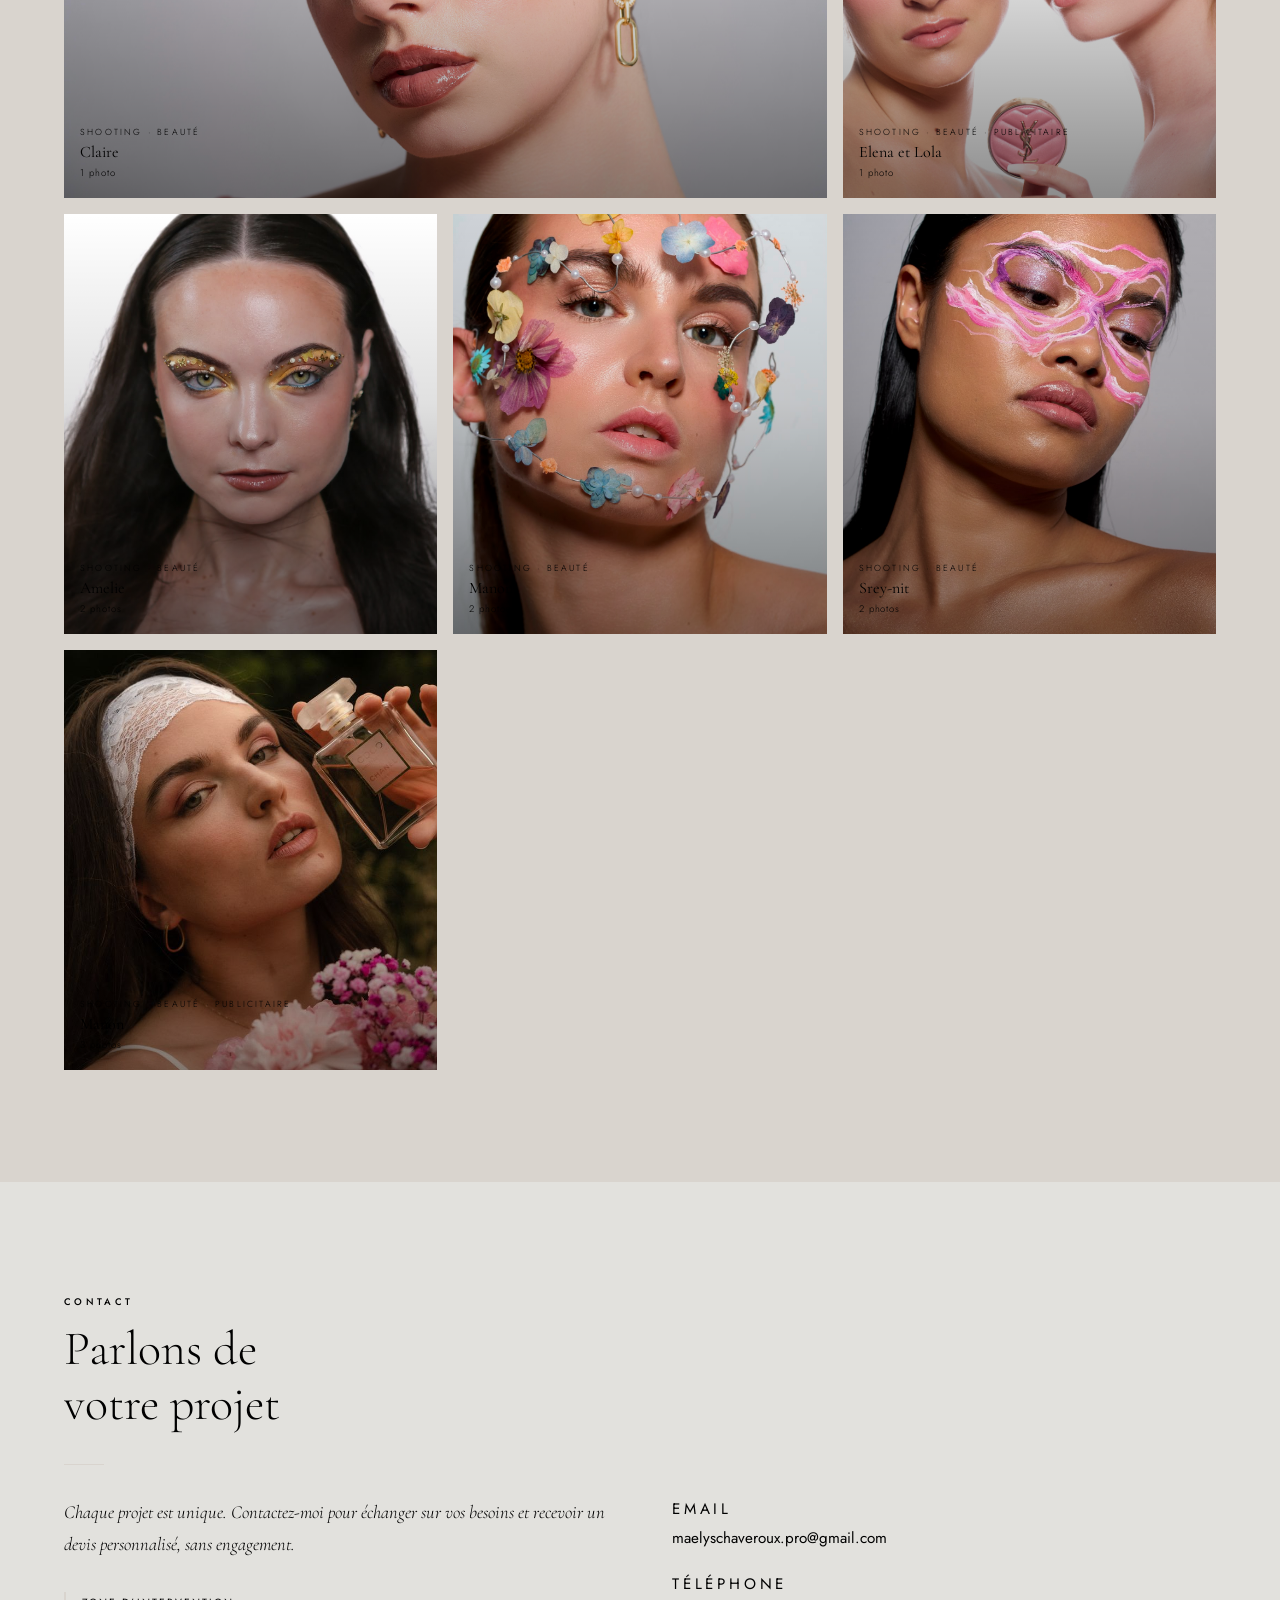
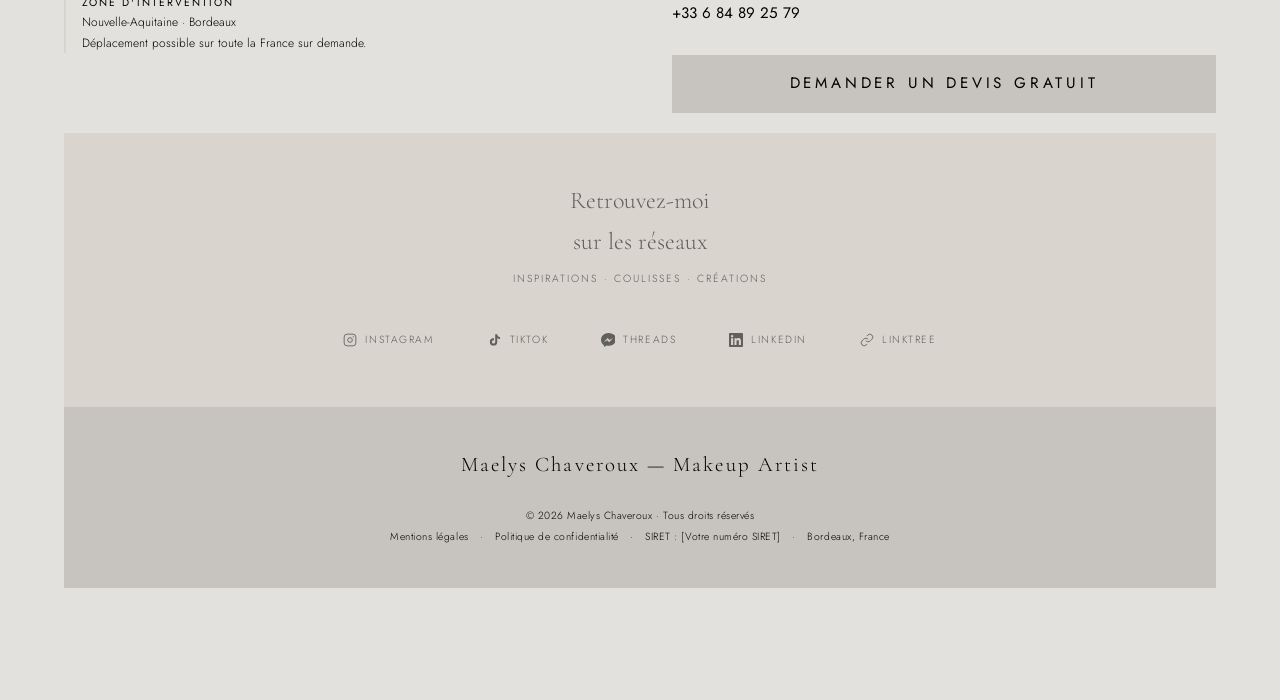
==== commit 364ddaa9: "Add files via upload" ====
--- a/index.html
+++ b/index.html
@@ -19,7 +19,7 @@
 <meta property="og:description" content="Maquillage mariage & shooting en Nouvelle-Aquitaine. Formules sur-mesure, résultat longue tenue. Bordeaux.">
 <meta property="og:type" content="website">
 <meta property="og:url" content="https://www.maelyschaverouxmua.com/">
-<meta property="og:image" content="https://www.maelyschaverouxmua.com/Images/og-image.jpg">
+<meta property="og:image" content="https://www.maelyschaverouxmua.com/Images/og-image.jpg"> 
 <meta property="og:image:width" content="1200">
 <meta property="og:image:height" content="630">
 <meta property="og:locale" content="fr_FR">
@@ -88,18 +88,12 @@
 
 <style>
   :root {
-    /* Palette harmonieuse et sobre basée sur les couleurs choisies */
-    --bordeaux: #392a20;
-    --bordeaux-mid: #8B6B50;
-    --bordeaux-light: #A5866D;
-    --cream: #F6F0EA;
-    --cream-dark: #EEE3DA;
-    --cream-mid: #CEC3BC;
-    --gold: #6B4B35;
-    --gold-light: #E7D9CC;
-    --gold-deep: #493224;
-    --text-dark: #000000;
-    --text-light: #F6F0EA;
+    /* Palette harmonieuse et sobre basée sur les couleurs choisies */    
+    --fonce: #D9D4CE; /* foncé */
+    --clair: #E2E1DD; /*clair*/
+    --gris: #C7C3BE; /* gris*/
+    --text-dark: #000000;/*texte noir*/
+    --text-light: #61605C;/*texte blanc*/
     --font-serif: 'Cormorant Garamond', Georgia, serif;
     --font-sans: 'Jost', sans-serif;
   }
@@ -109,7 +103,7 @@
   html { scroll-behavior: smooth; }
 
   body {
-    background: var(--cream);
+    background: var(--clair);
     color: var(--text-dark);
     font-family: var(--font-sans);
     font-weight: 300;
@@ -126,7 +120,7 @@
     justify-content: space-between;
     align-items: center;
     padding: 0.85rem 1.5rem;
-    background: var(--cream-dark);
+    background: var(--clair);
     box-shadow: 0 1px 0 rgba(107,75,53,0.16);
     backdrop-filter: blur(8px);
     transition: padding 0.3s;
@@ -159,7 +153,7 @@
     display: block;
     width: 22px;
     height: 1px;
-    background: var(--bordeaux);
+    background: var(--fonce);
     transition: all 0.3s;
   }
   .nav-toggle.open span:nth-child(1) { transform: translateY(6px) rotate(45deg); }
@@ -170,7 +164,7 @@
     display: none;
     position: fixed;
     top: 0; left: 0; right: 0; bottom: 0;
-    background: var(--cream-dark);
+    background: var(--clair);
     z-index: 99;
     flex-direction: column;
     justify-content: center;
@@ -182,17 +176,17 @@
     font-family: var(--font-serif);
     font-size: 2rem;
     font-weight: 300;
-    color: var(--bordeaux);
+    color: var(--text-light);
     text-decoration: none;
     letter-spacing: 0.08em;
     transition: color 0.2s;
   }
-  .nav-menu a:hover { color: var(--gold); }
+  .nav-menu a:hover { color: var(--text-dark); }
 
   /* ── HERO ── */
   #accueil {
     min-height: 100svh;
-    background: var(--bordeaux);
+    background: var(--fonce);
     display: flex;
     flex-direction: column;
     justify-content: flex-end;
@@ -204,15 +198,9 @@
     position: absolute;
     inset: 0;
     /* ── REMPLACER PAR VOTRE PHOTO DE FOND : background-image: url('votre-photo-hero.jpg'); ── */
-    /*background-image: url('Images/Couverture.jpeg'); /*linear-gradient(160deg, #5A1520 0%, #3D0C11 60%, #1A0608 100%);*/
+    /* background-image: url('Images/Couverture.jpeg'); */
     background-size: cover;
     background-position: center top;
-    opacity: 0.55;
-  }
-  .hero-overlay {
-    position: absolute;
-    inset: 0;
-    /*background: linear-gradient(135deg, rgba(0,0,0,0.42) 0%, rgba(107,75,53,0.28) 45%, rgba(246,240,234,0.12) 100%);*/
   }
   .hero-content { position: relative; z-index: 2; }
   .hero-eyebrow {
@@ -229,11 +217,11 @@
     font-size: clamp(3rem, 12vw, 5.5rem);
     font-weight: 300;
     line-height: 1.0;
-    color: var(--cream-mid);
+    color: var(--text-light);
     margin-bottom: 1.2rem;
     letter-spacing: -0.01em;
   }
-  .hero-title em { font-style: italic; color: var(--cream-mid); }
+  .hero-title em { font-style: italic; color: var(--text-light); }
   .hero-subtitle {
     font-size: 0.75rem;
     font-weight: 300;
@@ -250,13 +238,13 @@
     font-weight: 400;
     letter-spacing: 0.2em;
     text-transform: uppercase;
-    color: var(--cream);
+    color: var(--text-light);
     text-decoration: none;
-    border-bottom: 1px solid var(--gold);
+    border-bottom: 1px solid var(--text-light);
     padding-bottom: 4px;
     transition: color 0.2s, border-color 0.2s;
   }
-  .hero-cta:hover { color: var(--gold); }
+  .hero-cta:hover { color: var(--text-light); border-color: var(--text-light); }
   .hero-scroll {
     position: absolute;
     bottom: 2rem;
@@ -270,14 +258,14 @@
   .hero-scroll span {
     font-size: 0.55rem;
     letter-spacing: 0.2em;
-    color: var(--cream-mid);
+    color: var(--text-light);
     text-transform: uppercase;
     writing-mode: vertical-rl;
   }
   .scroll-line {
     width: 1px;
     height: 40px;
-    background: linear-gradient(to bottom, var(--gold), transparent);
+    background: linear-gradient(to bottom, var(--clair), transparent);
     animation: scrollPulse 2s ease-in-out infinite;
   }
   @keyframes scrollPulse { 0%,100%{opacity:0.4;transform:scaleY(1)} 50%{opacity:1;transform:scaleY(1.2)} }
@@ -289,8 +277,7 @@
     font-weight: 500;
     letter-spacing: 0.35em;
     text-transform: uppercase;
-    /* gold-deep : lisible sur les fonds clairs (cream / cream-dark) — le gold clair reste réservé aux fonds bordeaux */
-    color: var(--gold-deep);
+    color: var(--text-dark);
     margin-bottom: 0.75rem;
   }
   .section-title {
@@ -298,18 +285,18 @@
     font-size: clamp(2rem, 8vw, 3rem);
     font-weight: 300;
     line-height: 1.15;
-    color: var(--bordeaux);
+    color: var(--text-dark);
     margin-bottom: 2rem;
   }
   .divider {
     width: 40px;
     height: 1px;
-    background: var(--gold);
+    background: var(--fonce);
     margin: 1.5rem 0;
   }
 
   /* ── À PROPOS ── */
-  #apropos { background: var(--cream-dark); }
+  #apropos { background: var(--clair); }
   .apropos-photo-wrap {
     width: 100%;
     aspect-ratio: 3/4;
@@ -317,31 +304,15 @@
     margin-bottom: 2rem;
     position: relative;
   }
-  .apropos-photo-wrap::after {
-    display: none;
-  }
   .apropos-photo {
     width: 100%;
     height: 100%;
     object-fit: cover;
     display: block;
-    /* ── REMPLACER src PAR VOTRE PHOTO : <img src="photo-maelys.jpg" ...> ── */
-  }
-  .photo-placeholder {
-    width: 100%;
-    height: 100%;
-    background: var(--cream-dark);
-    display: flex;
-    flex-direction: column;
-    align-items: center;
-    justify-content: center;
-    gap: 0.5rem;
-    color: var(--bordeaux);
-  }
-  .photo-placeholder p { font-size: 0.65rem; letter-spacing: 0.15em; text-align: center; padding: 0 1rem; }
+  }
   .apropos-text p {
     font-size: 0.9rem;
-    color: var(--text-dark);
+    color: var(--text-light);
     margin-bottom: 1.2rem;
     line-height: 1.8;
   }
@@ -357,14 +328,14 @@
     align-items: flex-start;
     gap: 0.75rem;
     font-size: 0.8rem;
-    color: var(--bordeaux);
+    color: var(--text-dark);
   }
   .certif-list li::before {
     content: '';
     display: block;
     width: 16px;
     height: 1px;
-    background: var(--gold);
+    background: var(--fonce);
     margin-top: 0.55em;
     flex-shrink: 0;
   }
@@ -375,123 +346,21 @@
     margin-top: 2rem;
   }
   .valeur-card {
-    background: var(--cream);
+    background: var(--clair);
     padding: 1.25rem 1rem;
-    border-left: 2px solid var(--gold);
+    border-left: 2px solid var(--fonce);
   }
   .valeur-card h4 {
     font-family: var(--font-serif);
     font-size: 1rem;
     font-weight: 400;
-    color: var(--bordeaux);
+    color: var(--text-dark);
     margin-bottom: 0.3rem;
   }
   .valeur-card p { font-size: 0.75rem; color: var(--text-dark); line-height: 1.6; }
 
-  /* ── PRESTATIONS ── */
-  #prestations { background: var(--bordeaux); }
-  #prestations .section-title { color: var(--cream); }
-  #prestations .section-label { color: var(--gold-light); }
-  .presta-tabs {
-    display: flex;
-    gap: 0;
-    margin-bottom: 2.5rem;
-    border-bottom: 1px solid var(--bordeaux-light);
-  }
-  .presta-tab {
-    background: none;
-    border: none;
-    padding: 0.75rem 1.25rem;
-    font-family: var(--font-sans);
-    font-size: 0.65rem;
-    font-weight: 400;
-    letter-spacing: 0.2em;
-    text-transform: uppercase;
-    color: var(--cream-mid);
-    cursor: pointer;
-    border-bottom: 2px solid transparent;
-    margin-bottom: -1px;
-    transition: all 0.2s;
-  }
-  .presta-tab.active { color: var(--gold); border-bottom-color: var(--gold); }
-  .presta-panel { display: none; }
-  .presta-panel.active { display: block; }
-  .formule-card {
-    background: rgba(246,240,234,0.08);
-    border: 1px solid rgba(107,75,53,0.25);
-    padding: 1.75rem 1.5rem;
-    margin-bottom: 1rem;
-    position: relative;
-    transition: border-color 0.2s;
-  }
-  .formule-card.featured { border-color: var(--gold); }
-  .formule-badge {
-    position: absolute;
-    top: -1px;
-    right: 1.5rem;
-    background: var(--gold);
-    color: var(--bordeaux);
-    font-size: 0.55rem;
-    font-weight: 400;
-    letter-spacing: 0.2em;
-    text-transform: uppercase;
-    padding: 3px 10px;
-  }
-  .formule-name {
-    font-family: var(--font-serif);
-    font-size: 1.4rem;
-    font-weight: 400;
-    color: var(--cream);
-    margin-bottom: 0.25rem;
-  }
-  .formule-price {
-    font-size: 0.7rem;
-    letter-spacing: 0.15em;
-    color: var(--gold);
-    text-transform: uppercase;
-    margin-bottom: 1rem;
-  }
-  .formule-desc {
-    font-size: 0.8rem;
-    color: var(--cream-mid);
-    line-height: 1.7;
-    margin-bottom: 1rem;
-  }
-  .formule-includes {
-    list-style: none;
-    display: flex;
-    flex-direction: column;
-    gap: 0.4rem;
-  }
-  .formule-includes li {
-    font-size: 0.75rem;
-    color: var(--cream-mid);
-    display: flex;
-    align-items: flex-start;
-    gap: 0.6rem;
-  }
-  .formule-includes li::before {
-    content: '';
-    width: 12px;
-    height: 1px;
-    background: var(--gold);
-    display: block;
-    margin-top: 0.55em;
-    flex-shrink: 0;
-  }
-  .devis-note {
-    margin-top: 2rem;
-    padding: 1.25rem 1.5rem;
-    border: 1px solid rgba(107,75,53,0.2);
-    font-size: 0.8rem;
-    color: var(--cream-mid);
-    line-height: 1.7;
-    text-align: center;
-  }
-  .devis-note strong { color: var(--gold); font-weight: 400; }
-
   /* ── PORTFOLIO ── */
-  #portfolio { background: var(--cream-mid); }
+  #portfolio { background: var(--fonce); }
   .portfolio-grid {
     display: grid;
     grid-template-columns: repeat(2, 1fr);
@@ -503,7 +372,7 @@
     overflow: hidden;
     position: relative;
     aspect-ratio: 1/1;
-    background: var(--cream-dark);
+    background: var(--clair);
   }
   .portfolio-pack.wide {
     grid-column: span 2;
@@ -531,41 +400,23 @@
     font-size: 0.55rem;
     letter-spacing: 0.25em;
     text-transform: uppercase;
-    color: var(--cream-dark);
+    color: var(--text-dark);
     margin-bottom: 0.2rem;
   }
   .pack-title {
     font-family: var(--font-serif);
     font-size: 1rem;
     font-weight: 400;
-    color: var(--cream);
+    color: var(--text-dark);
     line-height: 1.2;
   }
   .pack-count {
     font-size: 0.6rem;
-    color: var(--cream-mid);
+    color: var(--text-dark);
     letter-spacing: 0.1em;
     margin-top: 0.2rem;
   }
   /* Photo placeholder in portfolio */
-  .pack-photo-placeholder {
-    width: 100%;
-    height: 100%;
-    background: var(--cream-dark);
-    display: flex;
-    flex-direction: column;
-    align-items: center;
-    justify-content: center;
-    gap: 0.5rem;
-    color: var(--bordeaux);
-  }
-  .pack-photo-placeholder p {
-    font-size: 0.6rem;
-    letter-spacing: 0.1em;
-    text-align: center;
-    padding: 0 0.5rem;
-  }
-
   /* ── LIGHTBOX ── */
   .lightbox {
     display: none;
@@ -587,12 +438,12 @@
     font-family: var(--font-serif);
     font-size: 1.1rem;
     font-weight: 300;
-    color: var(--cream);
+    color: var(--text-light);
   }
   .lightbox-close {
     background: none;
     border: none;
-    color: var(--cream-mid);
+    color: var(--text-light);
     font-size: 1.5rem;
     cursor: pointer;
     line-height: 1;
@@ -626,11 +477,11 @@
     width: 80vw;
     max-width: 500px;
     aspect-ratio: 3/4;
-    background: var(--cream-dark);
+    background: var(--clair);
     display: flex;
     align-items: center;
     justify-content: center;
-    color: var(--bordeaux);
+    color: var(--text-dark);
     font-size: 0.75rem;
     letter-spacing: 0.1em;
     text-align: center;
@@ -640,9 +491,9 @@
     position: absolute;
     top: 50%;
     transform: translateY(-50%);
-    background: rgba(107,75,53,0.72);
+    background: var(--fonce);
     border: none;
-    color: var(--cream);
+    color: var(--text-light);
     font-size: 1.5rem;
     width: 44px;
     height: 44px;
@@ -671,11 +522,11 @@
     transition: opacity 0.2s;
     border: 1px solid transparent;
   }
-  .lightbox-thumb.active { opacity: 1; border-color: var(--gold); }
+  .lightbox-thumb.active { opacity: 1; border-color: var(--text-dark); }
   .lightbox-thumb-placeholder {
     width: 48px;
     height: 48px;
-    background: var(--cream-dark);
+    background: var(--clair);
     opacity: 0.7;
     flex-shrink: 0;
     cursor: pointer;
@@ -684,67 +535,17 @@
     align-items: center;
     justify-content: center;
   }
-  .lightbox-thumb-placeholder.active { opacity: 1; border-color: var(--gold); }
+  .lightbox-thumb-placeholder.active { opacity: 1; border-color: var(--text-dark); }
   .lightbox-counter {
     font-size: 0.65rem;
     letter-spacing: 0.15em;
-    color: var(--cream-mid);
+    color: var(--text-light);
     text-align: center;
     padding: 0 0 0.5rem;
   }
 
-  /* ── AVIS ── */
-  #avis { background: var(--bordeaux); }
-  #avis .section-title { color: var(--cream); }
-  #avis .section-label { color: var(--gold-light); }
-  .avis-grid {
-    display: flex;
-    flex-direction: column;
-    gap: 1rem;
-    margin-top: 2rem;
-  }
-  .avis-card {
-    background: rgba(246,240,234,0.08);
-    border: 1px solid rgba(246,240,234,0.18);
-    padding: 1.5rem;
-  }
-  .avis-stars { color: var(--gold); font-size: 0.75rem; letter-spacing: 0.1em; margin-bottom: 0.75rem; }
-  .avis-text {
-    font-family: var(--font-serif);
-    font-size: 1rem;
-    font-weight: 300;
-    font-style: italic;
-    color: var(--cream);
-    line-height: 1.7;
-    margin-bottom: 1rem;
-  }
-  .avis-author {
-    font-size: 0.65rem;
-    letter-spacing: 0.2em;
-    text-transform: uppercase;
-    color: var(--gold);
-  }
-  .avis-google-link {
-    text-align: center;
-    margin-top: 2rem;
-  }
-  .avis-google-link a {
-    display: inline-flex;
-    align-items: center;
-    gap: 0.5rem;
-    font-size: 0.65rem;
-    letter-spacing: 0.2em;
-    text-transform: uppercase;
-    color: var(--cream);
-    text-decoration: none;
-    border-bottom: 1px solid rgba(246,240,234,0.3);
-    padding-bottom: 4px;
-    transition: color 0.2s;
-  }
-  .avis-google-link a:hover { color: var(--gold); }
-
   /* ── CONTACT ── */
-  #contact { background: var(--cream-dark); }
+  #contact { background: var(--clair); }
   .contact-grid {
     display: flex;
     flex-direction: column;
@@ -765,7 +566,7 @@
     font-size: 0.6rem;
     letter-spacing: 0.25em;
     text-transform: uppercase;
-    color: var(--gold-deep);
+    color: var(--text-dark);
     font-weight: 500;
   }
   .contact-item a, .contact-item span {
@@ -774,73 +575,45 @@
     text-decoration: none;
     font-weight: 400;
   }
-  /* .contact-item a:hover { color: var(--bordeaux-light); } */
 
   .contact-cta {
     display: inline-block;
-    background: var(--cream-mid);
+    background: var(--gris);
+    color: var(--text-light);
     font-size: 0.65rem;
     font-weight: 400;
     letter-spacing: 0.25em;
     text-transform: uppercase;
     text-decoration: none;
     padding: 1rem 2rem;
-    transition: background 0.2s;
+    transition: background 0.2s, color 0.2s;
     text-align: center;
   }
-  /*.contact-cta:hover { background: var(--gold-deep); }*/
 
   /* ── GOOGLE FORM ── */
   .contact-form-wrap { margin-top: 1rem; }
-  .form-placeholder {
-    border: 1px dashed var(--bordeaux-light);
-    background: rgba(246,240,234,0.7);
-    padding: 2.5rem 1.5rem;
-    text-align: center;
-  }
-  .form-placeholder-title {
-    font-family: var(--font-serif);
-    font-size: 1.1rem;
-    font-weight: 400;
-    color: var(--bordeaux);
-    margin-bottom: 0.5rem;
-  }
-  .form-placeholder-text {
-    font-size: 0.75rem;
-    color: var(--text-dark);
-    line-height: 1.7;
-    max-width: 380px;
-    margin: 0 auto;
-  }
-  .google-form-embed {
-    width: 100%;
-    min-height: 900px;
-    border: none;
-    display: block;
-    background: var(--cream);
-  }
   .zone-info {
     font-size: 0.75rem;
     color: var(--text-dark);
     line-height: 1.7;
-    border-left: 2px solid var(--bordeaux);
+    border-left: 2px solid var(--fonce);
     padding-left: 1rem;
   }
 
   /* ── RÉSEAUX ── */
-  #reseaux { background: var(--bordeaux); padding: 3rem 1.5rem; }
+  #reseaux { background: var(--fonce); padding: 3rem 1.5rem; }
   .reseaux-inner { text-align: center; }
   .reseaux-title {
     font-family: var(--font-serif);
     font-size: 1.5rem;
     font-weight: 300;
-    color: var(--cream);
+    color: var(--text-light);
     margin-bottom: 0.5rem;
   }
   .reseaux-sub {
     font-size: 0.65rem;
     letter-spacing: 0.2em;
-    color: var(--gold-light);
+    color: var(--text-light);
     text-transform: uppercase;
     margin-bottom: 2rem;
   }
@@ -854,20 +627,20 @@
     display: flex;
     align-items: center;
     gap: 0.5rem;
-    border: 1px solid rgba(201,169,110,0.3);
+    border: 1px solid var(--fonce);
     padding: 0.6rem 1.1rem;
-    color: var(--cream);
+    color: var(--text-light);
     text-decoration: none;
     font-size: 0.65rem;
     letter-spacing: 0.15em;
     text-transform: uppercase;
     transition: border-color 0.2s, color 0.2s;
   }
-  .reseau-link:hover { border-color: var(--gold); color: var(--gold); }
+  .reseau-link:hover { border-color: var(--text-light); color: var(--text-light); }
 
   /* ── FOOTER ── */
   footer {
-    background: var(--cream-mid);
+    background: var(--gris);
     padding: 2.5rem 1.5rem;
     text-align: center;
   }
@@ -886,7 +659,7 @@
     letter-spacing: 0.05em;
   }
   .footer-legal a { color: var(--text-dark); text-decoration: none; }
-  .footer-legal a:hover { color: var(--bordeaux); }
+  .footer-legal a:hover { color: var(--text-dark); }
   .footer-sep { margin: 0 0.5rem; }
 
   /* ── MENTIONS LÉGALES MODAL ── */
@@ -901,7 +674,7 @@
   }
   .modal-overlay.open { display: block; }
   .modal-box {
-    background: var(--cream);
+    background: var(--clair);
     max-width: 680px;
     margin: 0 auto;
     padding: 2rem 1.5rem;
@@ -915,21 +688,21 @@
     border: none;
     font-size: 1.5rem;
     cursor: pointer;
-    color: var(--bordeaux);
+    color: var(--text-dark);
     line-height: 1;
   }
   .modal-box h2 {
     font-family: var(--font-serif);
     font-size: 1.5rem;
     font-weight: 300;
-    color: var(--bordeaux);
+    color: var(--text-dark);
     margin-bottom: 1.5rem;
   }
   .modal-box h3 {
     font-family: var(--font-serif);
     font-size: 1rem;
     font-weight: 400;
-    color: var(--bordeaux);
+    color: var(--text-dark);
     margin: 1.5rem 0 0.5rem;
   }
   .modal-box p {
@@ -984,7 +757,7 @@
 <!-- NAV -->
 <nav id="main-nav">
   <a href="#accueil" class="nav-logo">
-    <img src="Images/logo-maelys.png" alt="Maelys Chaveroux — Makeup Artist" class="nav-logo-img">
+    <img src="Images/logo2.png" alt="Maelys Chaveroux — Makeup Artist" class="nav-logo-img">
   </a>
   <button class="nav-toggle" id="nav-toggle" aria-label="Menu">
     <span></span><span></span><span></span>
@@ -1017,9 +790,7 @@
 <!-- À PROPOS -->
 <section id="apropos">
   <div class="apropos-grid">
-    <div class="apropos-photo-wrap fade-in">
-      <!-- <img src="Images/maelys.jpeg" alt="Maelys Chaveroux Makeup Artist" class="apropos-photo"> -->
-    </div>
+    <div class="apropos-photo-wrap fade-in"></div>
     <div class="fade-in">
       <p class="section-label">À propos</p>
       <h2 class="section-title">Révéler ce que vous êtes,<br>sublimer ce que vous ressentez</h2>
@@ -1052,24 +823,6 @@
   <div class="divider"></div>
   <p style="font-size:0.8rem;color:var(--text-dark);line-height:1.7;margin-bottom:1rem">Cliquez sur un projet pour parcourir toutes les photos en galerie.</p>
 
-  <!--
-  ══════════════════════════════════════════════════════════
-  COMMENT AJOUTER VOS PHOTOS AU PORTFOLIO ?
-  ══════════════════════════════════════════════════════════
-  Chaque "pack" est un groupe de photos (ex : un mariage, un shooting).
-  Pour ajouter un pack :
-  1. Copiez un bloc .portfolio-pack ci-dessous
-  2. Remplacez data-pack-title="..." par le nom du projet
-  3. Remplacez data-pack-type="..." par "Mariage" ou "Shooting"
-  4. Dans data-images='[...]', listez les chemins de vos photos
-     Exemple : data-images='["photos/mariage1.jpg","photos/mariage2.jpg"]'
-  5. Remplacez l'image de couverture (la balise <img src="...">)
-  
-  Format d'image recommandé : JPG, n'importe quelle taille,
-  le site s'adapte automatiquement à toutes les dimensions.
-  ══════════════════════════════════════════════════════════
-  -->
-
   <div class="portfolio-grid">
     <!-- Pack 1 : Mariage (large) -->
     <div class="portfolio-pack wide"
@@ -1231,7 +984,7 @@
     <div>
       <p class="contact-intro">Chaque projet est unique. Contactez-moi pour échanger sur vos besoins et recevoir un devis personnalisé, sans engagement.</p>
       <div class="zone-info" style="margin-top:2rem">
-        <strong style="font-size:0.65rem;letter-spacing:0.2em;text-transform:uppercase;color:var(--bordeaux);font-weight:400">Zone d'intervention</strong><br>
+        <strong style="font-size:0.65rem;letter-spacing:0.2em;text-transform:uppercase;color:var(--text-dark);font-weight:400">Zone d'intervention</strong><br>
         Nouvelle-Aquitaine · Bordeaux<br>
         Déplacement possible sur toute la France sur demande.
       </div>
@@ -1239,21 +992,18 @@
     <div class="contact-items">
       <div class="contact-item">
         <span class="contact-item-label">Email</span>
-        <!-- Remplacez par votre email -->
         <a href="mailto:maelyschaveroux.pro@gmail.com">maelyschaveroux.pro@gmail.com</a>
       </div>
       <div class="contact-item">
         <span class="contact-item-label">Téléphone</span>
-        <!-- Remplacez par votre numéro -->
         <a href="tel:+33684892579">+33 6 84 89 25 79</a>
       </div>
       <div class="contact-item" style="margin-top:0.5rem">
         <a href="mailto:maelyschaveroux.pro@gmail.com" class="contact-cta">Demander un devis gratuit</a>
       </div>
+      <div></div>
     </div>
   </div>
-
-  <div>  &nbsp; </div>
 
 <!-- RÉSEAUX -->
 <section id="reseaux">
@@ -1370,16 +1120,6 @@
 });
 window.addEventListener('scroll', () => {
   document.getElementById('main-nav').classList.toggle('scrolled', window.scrollY > 50);
-});
-
-// ── TABS PRESTATIONS ──
-document.querySelectorAll('.presta-tab').forEach(tab => {
-  tab.addEventListener('click', () => {
-    document.querySelectorAll('.presta-tab').forEach(t => t.classList.remove('active'));
-    document.querySelectorAll('.presta-panel').forEach(p => p.classList.remove('active'));
-    tab.classList.add('active');
-    document.getElementById('tab-' + tab.dataset.tab).classList.add('active');
-  });
 });
 
 // ── LIGHTBOX ──
@@ -1414,7 +1154,7 @@
   img.className = 'lightbox-img';
   img.alt = 'Photo ' + (currentIndex + 1);
   img.onerror = function() {
-    container.innerHTML = '<div class="lightbox-img-placeholder"><p style="font-size:0.7rem;letter-spacing:0.1em;text-align:center">Photo à venir<br><span style="color:var(--gold);font-size:0.6rem">' + src + '</span></p></div>';
+    container.innerHTML = '<div class="lightbox-img-placeholder"><p style="font-size:0.7rem;letter-spacing:0.1em;text-align:center">Photo à venir<br><span style="color:var(--fonce);font-size:0.6rem">' + src + '</span></p></div>';
   };
   img.onload = function() { container.innerHTML = ''; container.appendChild(img); };
   container.innerHTML = '<div class="lightbox-img-placeholder" style="display:flex;align-items:center;justify-content:center"><p style="font-size:0.7rem">Chargement...</p></div>';
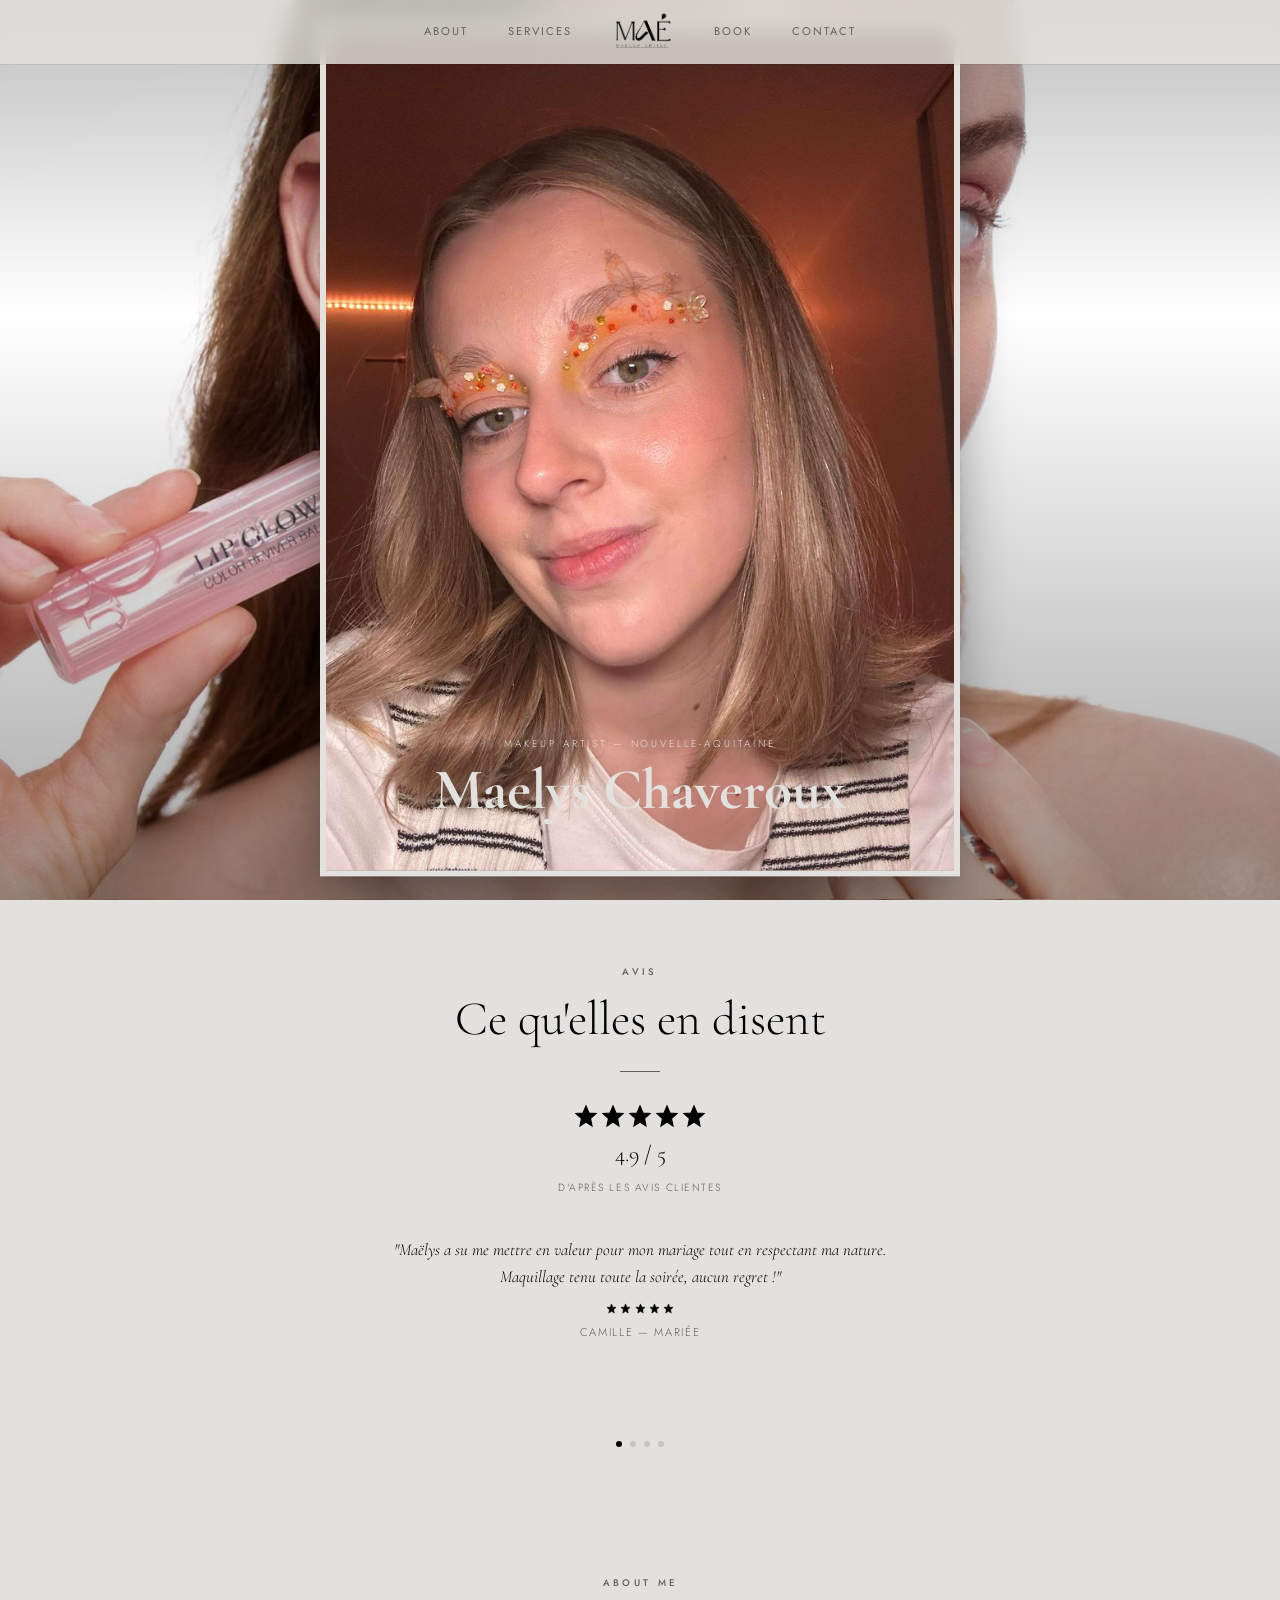
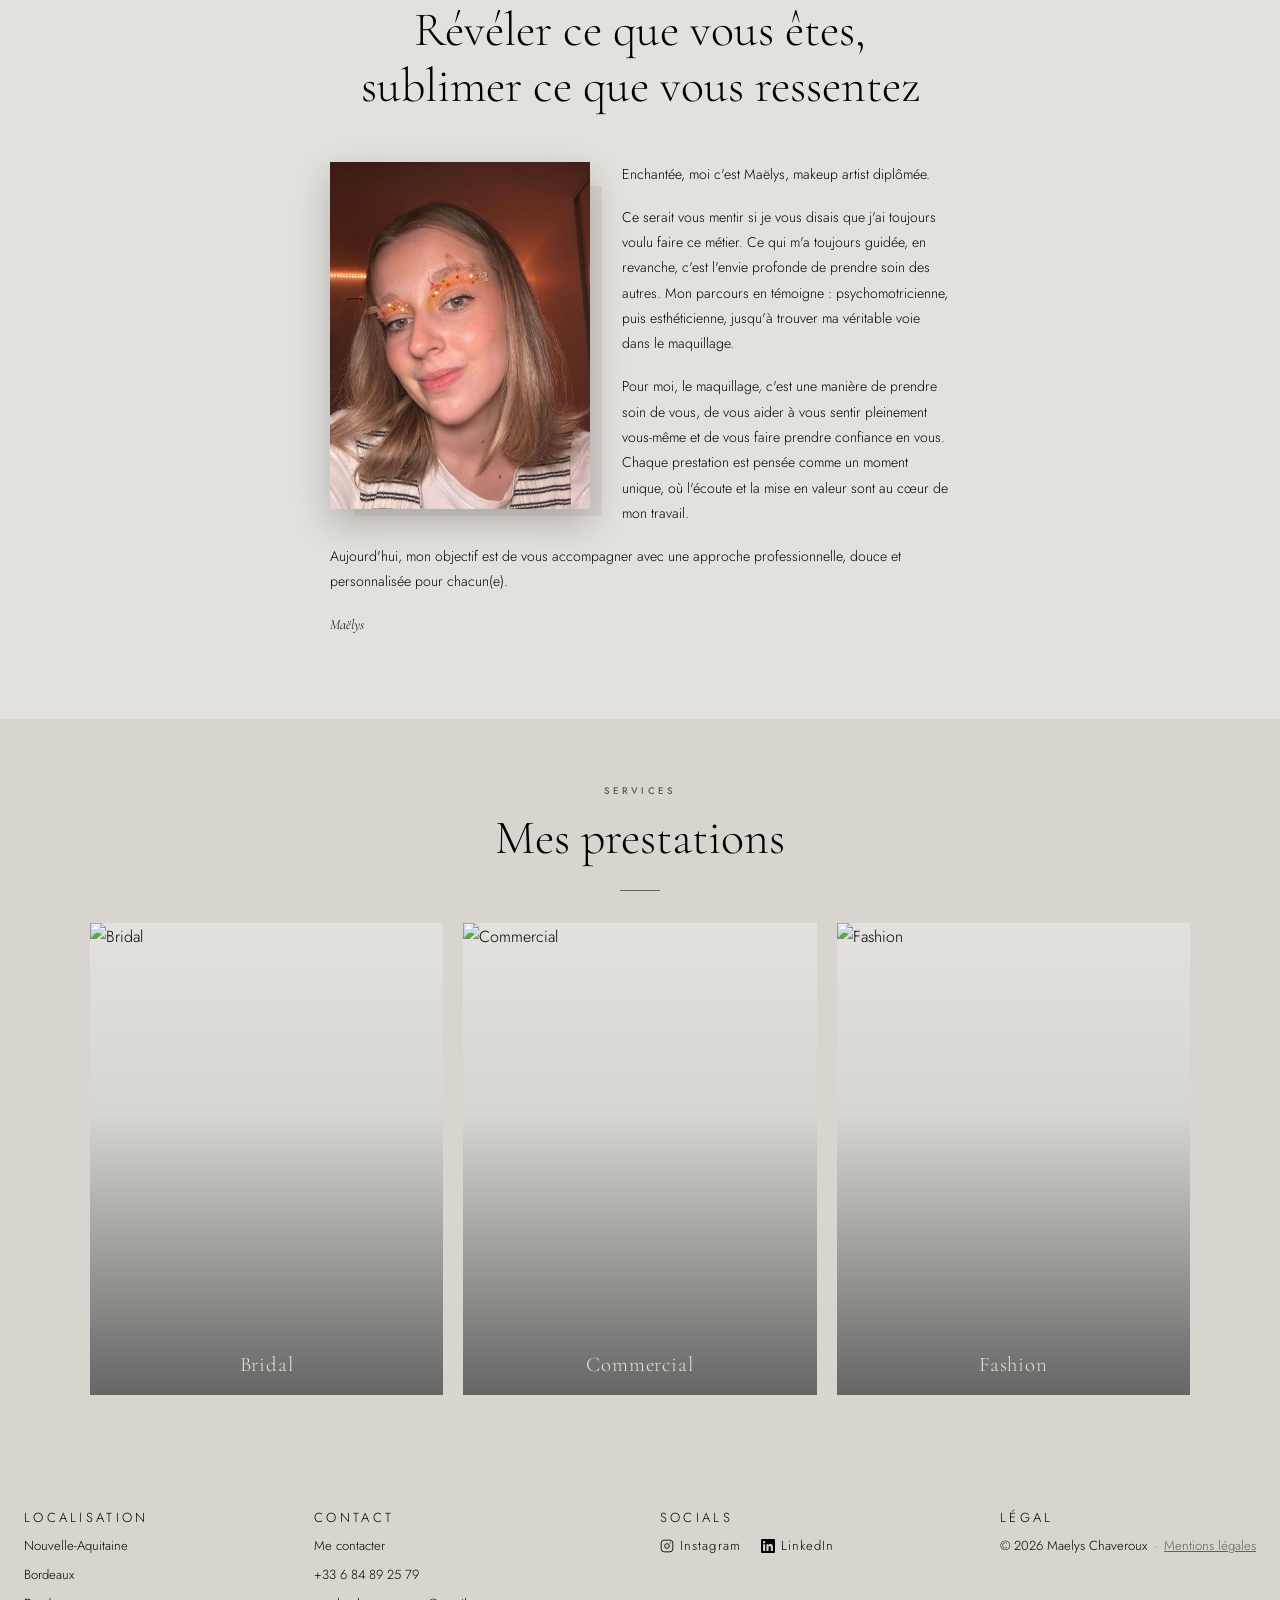
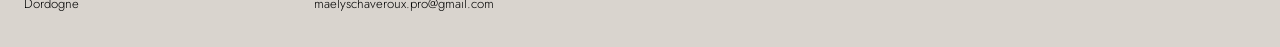
==== commit 9ac547b4: "refonte" ====
--- a/index.html
+++ b/index.html
@@ -4,1073 +4,149 @@
 <meta charset="UTF-8">
 <meta name="viewport" content="width=device-width, initial-scale=1.0">
 <title>Maelys Chaveroux — Makeup Artist Mariage & Shooting | Bordeaux</title>
-<meta name="description" content="Maelys Chaveroux, Makeup Artist professionnelle en Nouvelle-Aquitaine. Spécialiste maquillage mariage et shooting photo à Bordeaux. Formules sur-mesure, résultat longue tenue.">
-<meta name="keywords" content="makeup artist Bordeaux, maquilleuse mariage Bordeaux, maquillage shooting Bordeaux, makeup artist, maquilleuse professionnelle Nouvelle-Aquitaine, maquillage mariée, maquilleuse mariage Gironde">
-<meta name="author" content="Maelys Chaveroux">
-<meta name="robots" content="index, follow">
-<link rel="canonical" href="https://www.maelyschaverouxmua.com/">
-
-<!-- Géolocalisation -->
-<meta name="geo.region" content="FR-NAQ">
-<meta name="geo.placename" content="Bordeaux, Nouvelle-Aquitaine">
-
-<!-- Open Graph (Facebook, WhatsApp, LinkedIn...) -->
-<meta property="og:title" content="Maelys Chaveroux — Makeup Artist | Bordeaux">
-<meta property="og:description" content="Maquillage mariage & shooting en Nouvelle-Aquitaine. Formules sur-mesure, résultat longue tenue. Bordeaux.">
-<meta property="og:type" content="website">
-<meta property="og:url" content="https://www.maelyschaverouxmua.com/">
-<meta property="og:image" content="https://www.maelyschaverouxmua.com/Images/og-image.jpg"> 
-<meta property="og:image:width" content="1200">
-<meta property="og:image:height" content="630">
-<meta property="og:locale" content="fr_FR">
-<meta property="og:site_name" content="Maelys Chaveroux Makeup Artist">
-
-<!-- Twitter / X Card -->
-<meta name="twitter:card" content="summary_large_image">
-<meta name="twitter:title" content="Maelys Chaveroux — Makeup Artist | Bordeaux">
-<meta name="twitter:description" content="Maquillage mariage & shooting en Nouvelle-Aquitaine. Formules sur-mesure, résultat longue tenue.">
-<meta name="twitter:image" content="https://www.maelyschaverouxmua.com/Images/og-image.jpg">
-
-<!-- Données structurées JSON-LD (Google Rich Results) -->
-<script type="application/ld+json">
-{
-  "@context": "https://schema.org",
-  "@type": "LocalBusiness",
-  "name": "Maelys Chaveroux — Makeup Artist",
-  "description": "Makeup Artist professionnelle spécialisée en maquillage mariage et shooting photo en Nouvelle-Aquitaine. Intervient principalement à Bordeaux.",
-  "url": "https://www.maelyschaverouxmua.com/",
-  "telephone": "+33684892579",
-  "email": "maelyschaveroux.pro@gmail.com",
-  "image": "https://www.maelyschaverouxmua.com/Images/og-image.jpg",
-  "priceRange": "€€€",
-  "address": {
-    "@type": "PostalAddress",
-    "addressLocality": "Bordeaux",
-    "addressRegion": "Nouvelle-Aquitaine",
-    "addressCountry": "FR"
-  },
-  "areaServed": [
-    { "@type": "City", "name": "Bordeaux" },
-    { "@type": "AdministrativeArea", "name": "Nouvelle-Aquitaine" }
-  ],
-  "sameAs": [
-    "https://www.instagram.com/maelyschaveroux.mua/",
-    "https://linktr.ee/maelyschaveroux.pro",
-    "https://www.linkedin.com/in/ma%C3%ABlys-chaveroux-3a135b270/"
-  ],
-  "hasOfferCatalog": {
-    "@type": "OfferCatalog",
-    "name": "Prestations maquillage",
-    "itemListElement": [
-      {
-        "@type": "Offer",
-        "itemOffered": {
-          "@type": "Service",
-          "name": "Maquillage mariage",
-          "description": "Maquillage longue tenue pour mariées et cortège. Formules Essentielle, Précieuse et Sublime."
-        }
-      },
-      {
-        "@type": "Offer",
-        "itemOffered": {
-          "@type": "Service",
-          "name": "Maquillage shooting photo",
-          "description": "Maquillage pour shootings portrait, éditoriaux et publicitaires."
-        }
-      }
-    ]
-  }
-}
-</script>
+<meta name="description" content="Maelys Chaveroux, Makeup Artist professionnelle en Nouvelle-Aquitaine. Spécialiste maquillage mariage et shooting photo à Bordeaux.">
 <link rel="preconnect" href="https://fonts.googleapis.com">
 <link rel="preconnect" href="https://fonts.gstatic.com" crossorigin>
 <link href="https://fonts.googleapis.com/css2?family=Cormorant+Garamond:ital,wght@0,300;0,400;0,500;0,600;1,300;1,400&family=Jost:wght@200;300;400&display=swap" rel="stylesheet">
-
-<style>
-  :root {
-    /* Palette harmonieuse et sobre basée sur les couleurs choisies */    
-    --fonce: #D9D4CE; /* foncé */
-    --clair: #E2E1DD; /*clair*/
-    --gris: #C7C3BE; /* gris*/
-    --text-dark: #000000;/*texte noir*/
-    --text-light: #61605C;/*texte blanc*/
-    --font-serif: 'Cormorant Garamond', Georgia, serif;
-    --font-sans: 'Jost', sans-serif;
-  }
-
-  *, *::before, *::after { box-sizing: border-box; margin: 0; padding: 0; }
-
-  html { scroll-behavior: smooth; }
-
-  body {
-    background: var(--clair);
-    color: var(--text-dark);
-    font-family: var(--font-sans);
-    font-weight: 300;
-    line-height: 1.7;
-    overflow-x: hidden;
-  }
-
-  /* ── NAV ── */
-  nav {
-    position: fixed;
-    top: 0; left: 0; right: 0;
-    z-index: 100;
-    display: flex;
-    justify-content: space-between;
-    align-items: center;
-    padding: 0.85rem 1.5rem;
-    background: var(--clair);
-    box-shadow: 0 1px 0 rgba(107,75,53,0.16);
-    backdrop-filter: blur(8px);
-    transition: padding 0.3s;
-  }
-  nav.scrolled { padding: 0.5rem 1.5rem; }
-  .nav-logo {
-    display: flex;
-    align-items: center;
-    text-decoration: none;
-    line-height: 0;
-  }
-  .nav-logo-img {
-    height: 42px;
-    width: auto;
-    display: block;
-    transition: height 0.3s;
-    /* ── Remplacez /Images/logo-maelys.png par votre logo PNG (fond transparent, encre bordeaux) ── */
-  }
-  nav.scrolled .nav-logo-img { height: 34px; }
-  .nav-toggle {
-    display: flex;
-    flex-direction: column;
-    gap: 5px;
-    cursor: pointer;
-    background: none;
-    border: none;
-    padding: 4px;
-  }
-  .nav-toggle span {
-    display: block;
-    width: 22px;
-    height: 1px;
-    background: var(--fonce);
-    transition: all 0.3s;
-  }
-  .nav-toggle.open span:nth-child(1) { transform: translateY(6px) rotate(45deg); }
-  .nav-toggle.open span:nth-child(2) { opacity: 0; }
-  .nav-toggle.open span:nth-child(3) { transform: translateY(-6px) rotate(-45deg); }
-
-  .nav-menu {
-    display: none;
-    position: fixed;
-    top: 0; left: 0; right: 0; bottom: 0;
-    background: var(--clair);
-    z-index: 99;
-    flex-direction: column;
-    justify-content: center;
-    align-items: center;
-    gap: 2.5rem;
-  }
-  .nav-menu.open { display: flex; }
-  .nav-menu a {
-    font-family: var(--font-serif);
-    font-size: 2rem;
-    font-weight: 300;
-    color: var(--text-light);
-    text-decoration: none;
-    letter-spacing: 0.08em;
-    transition: color 0.2s;
-  }
-  .nav-menu a:hover { color: var(--text-dark); }
-
-  /* ── HERO ── */
-  #accueil {
-    min-height: 100svh;
-    background: var(--fonce);
-    display: flex;
-    flex-direction: column;
-    justify-content: flex-end;
-    padding: 2rem 1.5rem 3.5rem;
-    position: relative;
-    overflow: hidden;
-  }
-  .hero-bg {
-    position: absolute;
-    inset: 0;
-    /* ── REMPLACER PAR VOTRE PHOTO DE FOND : background-image: url('votre-photo-hero.jpg'); ── */
-    /* background-image: url('Images/Couverture.jpeg'); */
-    background-size: cover;
-    background-position: center top;
-  }
-  .hero-content { position: relative; z-index: 2; }
-  .hero-eyebrow {
-    font-family: var(--font-sans);
-    font-size: 0.65rem;
-    font-weight: 400;
-    letter-spacing: 0.3em;
-    color: var(--text-light);
-    text-transform: uppercase;
-    margin-bottom: 1rem;
-  }
-  .hero-title {
-    font-family: var(--font-serif);
-    font-size: clamp(3rem, 12vw, 5.5rem);
-    font-weight: 300;
-    line-height: 1.0;
-    color: var(--text-light);
-    margin-bottom: 1.2rem;
-    letter-spacing: -0.01em;
-  }
-  .hero-title em { font-style: italic; color: var(--text-light); }
-  .hero-subtitle {
-    font-size: 0.75rem;
-    font-weight: 300;
-    letter-spacing: 0.25em;
-    color: var(--text-light);
-    text-transform: uppercase;
-    margin-bottom: 2.5rem;
-  }
-  .hero-cta {
-    display: inline-flex;
-    align-items: center;
-    gap: 0.8rem;
-    font-size: 0.7rem;
-    font-weight: 400;
-    letter-spacing: 0.2em;
-    text-transform: uppercase;
-    color: var(--text-light);
-    text-decoration: none;
-    border-bottom: 1px solid var(--text-light);
-    padding-bottom: 4px;
-    transition: color 0.2s, border-color 0.2s;
-  }
-  .hero-cta:hover { color: var(--text-light); border-color: var(--text-light); }
-  .hero-scroll {
-    position: absolute;
-    bottom: 2rem;
-    right: 1.5rem;
-    z-index: 2;
-    display: flex;
-    flex-direction: column;
-    align-items: center;
-    gap: 6px;
-  }
-  .hero-scroll span {
-    font-size: 0.55rem;
-    letter-spacing: 0.2em;
-    color: var(--text-light);
-    text-transform: uppercase;
-    writing-mode: vertical-rl;
-  }
-  .scroll-line {
-    width: 1px;
-    height: 40px;
-    background: linear-gradient(to bottom, var(--clair), transparent);
-    animation: scrollPulse 2s ease-in-out infinite;
-  }
-  @keyframes scrollPulse { 0%,100%{opacity:0.4;transform:scaleY(1)} 50%{opacity:1;transform:scaleY(1.2)} }
-
-  /* ── SECTIONS COMMUNES ── */
-  section { padding: 5rem 1.5rem; }
-  .section-label {
-    font-size: 0.6rem;
-    font-weight: 500;
-    letter-spacing: 0.35em;
-    text-transform: uppercase;
-    color: var(--text-dark);
-    margin-bottom: 0.75rem;
-  }
-  .section-title {
-    font-family: var(--font-serif);
-    font-size: clamp(2rem, 8vw, 3rem);
-    font-weight: 300;
-    line-height: 1.15;
-    color: var(--text-dark);
-    margin-bottom: 2rem;
-  }
-  .divider {
-    width: 40px;
-    height: 1px;
-    background: var(--fonce);
-    margin: 1.5rem 0;
-  }
-
-  /* ── À PROPOS ── */
-  #apropos { background: var(--clair); }
-  .apropos-photo-wrap {
-    width: 100%;
-    aspect-ratio: 3/4;
-    overflow: hidden;
-    margin-bottom: 2rem;
-    position: relative;
-  }
-  .apropos-photo {
-    width: 100%;
-    height: 100%;
-    object-fit: cover;
-    display: block;
-  }
-  .apropos-text p {
-    font-size: 0.9rem;
-    color: var(--text-light);
-    margin-bottom: 1.2rem;
-    line-height: 1.8;
-  }
-  .certif-list {
-    list-style: none;
-    margin-top: 1.5rem;
-    display: flex;
-    flex-direction: column;
-    gap: 0.6rem;
-  }
-  .certif-list li {
-    display: flex;
-    align-items: flex-start;
-    gap: 0.75rem;
-    font-size: 0.8rem;
-    color: var(--text-dark);
-  }
-  .certif-list li::before {
-    content: '';
-    display: block;
-    width: 16px;
-    height: 1px;
-    background: var(--fonce);
-    margin-top: 0.55em;
-    flex-shrink: 0;
-  }
-  .valeurs-grid {
-    display: grid;
-    grid-template-columns: 1fr 1fr;
-    gap: 1rem;
-    margin-top: 2rem;
-  }
-  .valeur-card {
-    background: var(--clair);
-    padding: 1.25rem 1rem;
-    border-left: 2px solid var(--fonce);
-  }
-  .valeur-card h4 {
-    font-family: var(--font-serif);
-    font-size: 1rem;
-    font-weight: 400;
-    color: var(--text-dark);
-    margin-bottom: 0.3rem;
-  }
-  .valeur-card p { font-size: 0.75rem; color: var(--text-dark); line-height: 1.6; }
-
-  /* ── PORTFOLIO ── */
-  #portfolio { background: var(--fonce); }
-  .portfolio-grid {
-    display: grid;
-    grid-template-columns: repeat(2, 1fr);
-    gap: 0.75rem;
-    margin-top: 2rem;
-  }
-  .portfolio-pack {
-    cursor: pointer;
-    overflow: hidden;
-    position: relative;
-    aspect-ratio: 1/1;
-    background: var(--clair);
-  }
-  .portfolio-pack.wide {
-    grid-column: span 2;
-    aspect-ratio: 16/9;
-  }
-  .portfolio-pack img {
-    width: 100%;
-    height: 100%;
-    object-fit: cover;
-    display: block;
-    transition: transform 0.5s ease;
-  }
-  .portfolio-pack:hover img { transform: scale(1.04); }
-  .portfolio-pack-overlay {
-    position: absolute;
-    inset: 0;
-    background: linear-gradient(to top, rgba(0,0,0,0.45) 0%, rgba(0,0,0,0.12) 55%, transparent 100%);
-    display: flex;
-    flex-direction: column;
-    justify-content: flex-end;
-    padding: 1rem;
-    opacity: 1;
-  }
-  .pack-label {
-    font-size: 0.55rem;
-    letter-spacing: 0.25em;
-    text-transform: uppercase;
-    color: var(--text-dark);
-    margin-bottom: 0.2rem;
-  }
-  .pack-title {
-    font-family: var(--font-serif);
-    font-size: 1rem;
-    font-weight: 400;
-    color: var(--text-dark);
-    line-height: 1.2;
-  }
-  .pack-count {
-    font-size: 0.6rem;
-    color: var(--text-dark);
-    letter-spacing: 0.1em;
-    margin-top: 0.2rem;
-  }
-  /* Photo placeholder in portfolio */
-  /* ── LIGHTBOX ── */
-  .lightbox {
-    display: none;
-    position: fixed;
-    inset: 0;
-    z-index: 200;
-    background: rgba(0,0,0,0.95);
-    flex-direction: column;
-  }
-  .lightbox.open { display: flex; }
-  .lightbox-header {
-    display: flex;
-    justify-content: space-between;
-    align-items: center;
-    padding: 1rem 1.5rem;
-    flex-shrink: 0;
-  }
-  .lightbox-title {
-    font-family: var(--font-serif);
-    font-size: 1.1rem;
-    font-weight: 300;
-    color: var(--text-light);
-  }
-  .lightbox-close {
-    background: none;
-    border: none;
-    color: var(--text-light);
-    font-size: 1.5rem;
-    cursor: pointer;
-    line-height: 1;
-    padding: 4px 8px;
-  }
-  .lightbox-main {
-    flex: 1;
-    display: flex;
-    align-items: center;
-    justify-content: center;
-    position: relative;
-    overflow: hidden;
-    min-height: 0; /* crucial : permet au flex-child de rétrécir */
-  }
-  #lightbox-img-container {
-    display: flex;
-    align-items: center;
-    justify-content: center;
-    width: 100%;
-    height: 100%;
-  }
-  .lightbox-img {
-    max-width: 100%;
-    max-height: 100%;
-    width: auto;
-    height: auto;
-    object-fit: contain;
-    display: block;
-  }
-  .lightbox-img-placeholder {
-    width: 80vw;
-    max-width: 500px;
-    aspect-ratio: 3/4;
-    background: var(--clair);
-    display: flex;
-    align-items: center;
-    justify-content: center;
-    color: var(--text-dark);
-    font-size: 0.75rem;
-    letter-spacing: 0.1em;
-    text-align: center;
-    padding: 2rem;
-  }
-  .lightbox-nav {
-    position: absolute;
-    top: 50%;
-    transform: translateY(-50%);
-    background: var(--fonce);
-    border: none;
-    color: var(--text-light);
-    font-size: 1.5rem;
-    width: 44px;
-    height: 44px;
-    cursor: pointer;
-    display: flex;
-    align-items: center;
-    justify-content: center;
-  }
-  .lightbox-nav.prev { left: 0.5rem; }
-  .lightbox-nav.next { right: 0.5rem; }
-  .lightbox-footer {
-    padding: 1rem 1.5rem;
-    display: flex;
-    justify-content: center;
-    gap: 6px;
-    flex-shrink: 0;
-    overflow-x: auto;
-  }
-  .lightbox-thumb {
-    width: 48px;
-    height: 48px;
-    object-fit: cover;
-    opacity: 0.5;
-    cursor: pointer;
-    flex-shrink: 0;
-    transition: opacity 0.2s;
-    border: 1px solid transparent;
-  }
-  .lightbox-thumb.active { opacity: 1; border-color: var(--text-dark); }
-  .lightbox-thumb-placeholder {
-    width: 48px;
-    height: 48px;
-    background: var(--clair);
-    opacity: 0.7;
-    flex-shrink: 0;
-    cursor: pointer;
-    border: 1px solid transparent;
-    display: flex;
-    align-items: center;
-    justify-content: center;
-  }
-  .lightbox-thumb-placeholder.active { opacity: 1; border-color: var(--text-dark); }
-  .lightbox-counter {
-    font-size: 0.65rem;
-    letter-spacing: 0.15em;
-    color: var(--text-light);
-    text-align: center;
-    padding: 0 0 0.5rem;
-  }
-
-  /* ── CONTACT ── */
-  #contact { background: var(--clair); }
-  .contact-grid {
-    display: flex;
-    flex-direction: column;
-    gap: 2rem;
-    margin-top: 2rem;
-  }
-  .contact-intro {
-    font-family: var(--font-serif);
-    font-size: 1.15rem;
-    font-weight: 300;
-    font-style: italic;
-    color: var(--text-dark);
-    line-height: 1.7;
-  }
-  .contact-items { display: flex; flex-direction: column; gap: 1.25rem; }
-  .contact-item { display: flex; flex-direction: column; gap: 0.2rem; }
-  .contact-item-label {
-    font-size: 0.6rem;
-    letter-spacing: 0.25em;
-    text-transform: uppercase;
-    color: var(--text-dark);
-    font-weight: 500;
-  }
-  .contact-item a, .contact-item span {
-    font-size: 0.95rem;
-    color: var(--text-dark);
-    text-decoration: none;
-    font-weight: 400;
-  }
-
-  .contact-cta {
-    display: inline-block;
-    background: var(--gris);
-    color: var(--text-light);
-    font-size: 0.65rem;
-    font-weight: 400;
-    letter-spacing: 0.25em;
-    text-transform: uppercase;
-    text-decoration: none;
-    padding: 1rem 2rem;
-    transition: background 0.2s, color 0.2s;
-    text-align: center;
-  }
-
-  /* ── GOOGLE FORM ── */
-  .contact-form-wrap { margin-top: 1rem; }
-  .zone-info {
-    font-size: 0.75rem;
-    color: var(--text-dark);
-    line-height: 1.7;
-    border-left: 2px solid var(--fonce);
-    padding-left: 1rem;
-  }
-
-  /* ── RÉSEAUX ── */
-  #reseaux { background: var(--fonce); padding: 3rem 1.5rem; }
-  .reseaux-inner { text-align: center; }
-  .reseaux-title {
-    font-family: var(--font-serif);
-    font-size: 1.5rem;
-    font-weight: 300;
-    color: var(--text-light);
-    margin-bottom: 0.5rem;
-  }
-  .reseaux-sub {
-    font-size: 0.65rem;
-    letter-spacing: 0.2em;
-    color: var(--text-light);
-    text-transform: uppercase;
-    margin-bottom: 2rem;
-  }
-  .reseaux-links {
-    display: flex;
-    flex-wrap: wrap;
-    justify-content: center;
-    gap: 0.75rem;
-  }
-  .reseau-link {
-    display: flex;
-    align-items: center;
-    gap: 0.5rem;
-    border: 1px solid var(--fonce);
-    padding: 0.6rem 1.1rem;
-    color: var(--text-light);
-    text-decoration: none;
-    font-size: 0.65rem;
-    letter-spacing: 0.15em;
-    text-transform: uppercase;
-    transition: border-color 0.2s, color 0.2s;
-  }
-  .reseau-link:hover { border-color: var(--text-light); color: var(--text-light); }
-
-  /* ── FOOTER ── */
-  footer {
-    background: var(--gris);
-    padding: 2.5rem 1.5rem;
-    text-align: center;
-  }
-  .footer-logo {
-    font-family: var(--font-serif);
-    font-size: 1.3rem;
-    font-weight: 300;
-    color: var(--text-dark);
-    letter-spacing: 0.1em;
-    margin-bottom: 1.5rem;
-  }
-  .footer-legal {
-    font-size: 0.65rem;
-    color: var(--text-dark);
-    line-height: 2;
-    letter-spacing: 0.05em;
-  }
-  .footer-legal a { color: var(--text-dark); text-decoration: none; }
-  .footer-legal a:hover { color: var(--text-dark); }
-  .footer-sep { margin: 0 0.5rem; }
-
-  /* ── MENTIONS LÉGALES MODAL ── */
-  .modal-overlay {
-    display: none;
-    position: fixed;
-    inset: 0;
-    z-index: 300;
-    background: rgba(0,0,0,0.85);
-    overflow-y: auto;
-    padding: 2rem 1rem;
-  }
-  .modal-overlay.open { display: block; }
-  .modal-box {
-    background: var(--clair);
-    max-width: 680px;
-    margin: 0 auto;
-    padding: 2rem 1.5rem;
-    position: relative;
-  }
-  .modal-close {
-    position: absolute;
-    top: 1rem;
-    right: 1rem;
-    background: none;
-    border: none;
-    font-size: 1.5rem;
-    cursor: pointer;
-    color: var(--text-dark);
-    line-height: 1;
-  }
-  .modal-box h2 {
-    font-family: var(--font-serif);
-    font-size: 1.5rem;
-    font-weight: 300;
-    color: var(--text-dark);
-    margin-bottom: 1.5rem;
-  }
-  .modal-box h3 {
-    font-family: var(--font-serif);
-    font-size: 1rem;
-    font-weight: 400;
-    color: var(--text-dark);
-    margin: 1.5rem 0 0.5rem;
-  }
-  .modal-box p {
-    font-size: 0.8rem;
-    color: var(--text-dark);
-    line-height: 1.7;
-    margin-bottom: 0.5rem;
-  }
-
-  /* ── ANIMATIONS ── */
-  .fade-in {
-    opacity: 0;
-    transform: translateY(20px);
-    transition: opacity 0.7s ease, transform 0.7s ease;
-  }
-  .fade-in.visible { opacity: 1; transform: translateY(0); }
-
-  /* ── DESKTOP ── */
-  @media (min-width: 768px) {
-    section { padding: 7rem 4rem; }
-    nav { padding: 1.25rem 3rem; }
-    .hero-title { font-size: clamp(4rem, 8vw, 7rem); }
-    #accueil { padding: 3rem 4rem 5rem; }
-    .apropos-grid {
-      display: grid;
-      grid-template-columns: 1fr 1.6fr;
-      gap: 4rem;
-      align-items: start;
-    }
-    .apropos-photo-wrap { margin-bottom: 0; }
-    .portfolio-grid {
-      grid-template-columns: repeat(3, 1fr);
-      grid-auto-rows: 420px;
-      gap: 1rem;
-    }
-    /* Les cartes simples et larges ont toutes la même hauteur de ligne */
-    .portfolio-pack { aspect-ratio: unset; height: 100%; }
-    .portfolio-pack.wide { grid-column: span 2; aspect-ratio: unset; height: 100%; }
-    .avis-grid { display: grid; grid-template-columns: 1fr 1fr; gap: 1.5rem; }
-    .presta-panels-grid {
-      display: grid;
-      grid-template-columns: 1fr 1fr;
-      gap: 1rem;
-    }
-    .contact-grid { display: grid; grid-template-columns: 1fr 1fr; gap: 4rem; align-items: start; }
-    .reseaux-links { gap: 1rem; }
-  }
-</style>
+<link rel="stylesheet" href="style.css">
 </head>
 <body>
 
 <!-- NAV -->
-<nav id="main-nav">
-  <a href="#accueil" class="nav-logo">
-    <img src="Images/logo2.png" alt="Maelys Chaveroux — Makeup Artist" class="nav-logo-img">
+<nav class="site-nav" id="site-nav">
+  <a href="index.html#apropos" class="nav-link">About</a>
+  <a href="index.html#services" class="nav-link">Services</a>
+  <a href="index.html" class="nav-logo">
+    <img src="Images/logo_nouveau.png" alt="Maelys Chaveroux — Makeup Artist" class="nav-logo-img">
   </a>
-  <button class="nav-toggle" id="nav-toggle" aria-label="Menu">
-    <span></span><span></span><span></span>
-  </button>
+  <a href="book.html" class="nav-link">Book</a>
+  <a href="contact.html" class="nav-link">Contact</a>
 </nav>
-
-<div class="nav-menu" id="nav-menu">
-  <a href="#accueil" class="nav-link">Accueil</a>
-  <a href="#apropos" class="nav-link">À propos</a>
-  <a href="#portfolio" class="nav-link">Portfolio</a>
-  <a href="#contact" class="nav-link">Contact</a>
-</div>
 
 <!-- HERO -->
 <section id="accueil">
   <div class="hero-bg"></div>
-  <div class="hero-overlay"></div>
+  <!-- Image de couverture en fond : remplacez Images/Couverture.jpeg dans style.css (.hero-bg) -->
+  <div class="hero-front-img-wrap">
+    <!-- Image supplémentaire centrée, devant : remplacez Images/portrait-hero.jpeg -->
+    <img src="Images/maelys.jpg" alt="Maelys Chaveroux, makeup artist">
+  </div>
   <div class="hero-content">
     <p class="hero-eyebrow">Makeup Artist — Nouvelle-Aquitaine</p>
-    <h1 class="hero-title">Maelys<br><em>Chaveroux</em></h1>
+    <h1 class="hero-title">Maelys Chaveroux</h1>
     <p class="hero-subtitle">Bordeaux</p>
-    <a href="#contact" class="hero-cta">Prendre rendez-vous &nbsp;→</a>
-  </div>
-  <div class="hero-scroll">
-    <div class="scroll-line"></div>
-    <span>Scroll</span>
   </div>
 </section>
 
+<!-- AVIS -->
+<section id="avis" class="fade-in">
+  <p class="section-label">Avis</p>
+  <h2 class="section-title">Ce qu'elles en disent</h2>
+  <div class="divider"></div>
+  <div class="avis-note-globale">
+    <div class="stars" id="avis-note-globale-stars"></div>
+    <span class="avis-note-chiffre" id="avis-note-chiffre"></span>
+    <span class="avis-note-sous">D'après les avis clientes</span>
+  </div>
+  <div class="avis-carousel" id="avis-carousel"></div>
+  <div class="avis-dots" id="avis-dots"></div>
+</section>
+
 <!-- À PROPOS -->
-<section id="apropos">
-  <div class="apropos-grid">
-    <div class="apropos-photo-wrap fade-in"></div>
-    <div class="fade-in">
-      <p class="section-label">À propos</p>
-      <h2 class="section-title">Révéler ce que vous êtes,<br>sublimer ce que vous ressentez</h2>
-      <div class="divider"></div>
-      <div class="apropos-text">
-        <p>Enchantée, moi c’est Maëlys, makeup artist diplômée.</p>
-        <p>Ce serait vous mentir si je vous disais que j’ai toujours voulu faire ce métier. Ce qui m’a toujours guidée, en revanche, c’est l’envie profonde de prendre soin des autres. Mon parcours en témoigne : psychomotricienne, en passant par esthéticienne, jusqu’à trouver ma véritable voie dans le maquillage.
-           Pour moi, le maquillage, c’est une manière de prendre soin de vous, de vous aider à vous sentir pleinement vous-même et de vous faire prendre confiance en vous. Chaque prestation est pensée comme un moment unique, une expérience où l’écoute et la mise en valeur sont au cœur de mon travail.
-          </p>
-        <p>
-          Parce que je sais ce que c’est de manquer de confiance en soi, j’accorde une importance particulière à ce que chaque personne qui passe entre mes mains reparte non seulement satisfaite, mais aussi plus sûre d’elle. Aujourd’hui, mon objectif est de vous accompagner, que ce soit pour un événement, un moment important ou simplement pour vous offrir une parenthèse beauté, avec une approche à la fois professionnelle, douce et personnalisée pour chacun(e).
-        </p>
-        <p>Alors bienvenue, en espérant vous rencontrer bientôt,
-          Maëlys.
-        </p>
+<section id="apropos" class="fade-in">
+  <p class="section-label">About me</p>
+  <h2 class="section-title">Révéler ce que vous êtes,<br>sublimer ce que vous ressentez</h2>
+  <div class="about-stack">
+    <!-- Élément purement décoratif : donne l'illusion d'un second cadre derrière la photo -->
+    <div class="about-decor"></div>
+
+    <div class="about-content">
+      <div class="about-photo-card">
+        <img src="Images/maelys.jpg" alt="Maelys Chaveroux">
       </div>
-
-      <ul class="certif-list" style="margin-top:2rem">
-        <li>BTS esthétique Silvya Terrade (Bordeaux - 2025)</li>
-        <li>Formation maquillage Backstage Academie  (Toulouse - 2026)</li>
-      </ul>
+      <p>Enchantée, moi c'est Maëlys, makeup artist diplômée.</p>
+      <p>Ce serait vous mentir si je vous disais que j'ai toujours voulu faire ce métier. Ce qui m'a toujours guidée, en revanche, c'est l'envie profonde de prendre soin des autres. Mon parcours en témoigne : psychomotricienne, puis esthéticienne, jusqu'à trouver ma véritable voie dans le maquillage.</p>
+      <p>Pour moi, le maquillage, c'est une manière de prendre soin de vous, de vous aider à vous sentir pleinement vous-même et de vous faire prendre confiance en vous. Chaque prestation est pensée comme un moment unique, où l'écoute et la mise en valeur sont au cœur de mon travail.</p>
+      <p>Aujourd'hui, mon objectif est de vous accompagner avec une approche professionnelle, douce et personnalisée pour chacun(e).</p>
+      <p class="about-signature">Maëlys</p>
     </div>
   </div>
 </section>
 
-<!-- PORTFOLIO -->
-<section id="portfolio">
-  <p class="section-label">Portfolio</p>
-  <h2 class="section-title">Mes réalisations</h2>
+<!-- SERVICES -->
+<section id="services" class="fade-in">
+  <p class="section-label">Services</p>
+  <h2 class="section-title">Mes prestations</h2>
   <div class="divider"></div>
-  <p style="font-size:0.8rem;color:var(--text-dark);line-height:1.7;margin-bottom:1rem">Cliquez sur un projet pour parcourir toutes les photos en galerie.</p>
-
-  <div class="portfolio-grid">
-    <!-- Pack 1 : Mariage (large) -->
-    <div class="portfolio-pack wide"
-      data-pack-title="Elodie"
-      data-pack-type="Shooting · Publicitaire"
-      data-images='["Images/Couverture.jpeg","Images/elodie1.jpeg","Images/elodie2.jpeg"]'
-      onclick="openLightbox(this)">
-      <img src="Images/Couverture.jpeg" alt="Elodie" class="portfolio-cover">
-      <div class="portfolio-pack-overlay">
-        <span class="pack-label">Shooting · Publicitaire</span>
-        <span class="pack-title">Elodie</span>
-        <span class="pack-count">3 photos</span>
-      </div>
+  <div class="services-grid">
+    <div class="service-card" data-service="bridal">
+      <!-- remplacez Images/service-bridal.jpeg -->
+      <img src="Images/service-bridal.jpeg" alt="Bridal">
+      <div class="service-overlay"><span class="service-name">Bridal</span></div>
     </div>
-
-    <!-- Pack 2 -->
-    <div class="portfolio-pack"
-      data-pack-title="Anna"
-      data-pack-type="Shooting · Beauté · Publicitaire"
-      data-images='["Images/anna1.jpeg","Images/anna2.jpeg"]'
-      onclick="openLightbox(this)">
-      <img src="Images/anna2.jpeg" alt="Anna" class="portfolio-cover">
-      <div class="portfolio-pack-overlay">
-        <span class="pack-label">Shooting · Beauté · Publicitaire</span>
-        <span class="pack-title">Anna</span>
-        <span class="pack-count">2 photos</span>
-      </div>
+    <div class="service-card" data-service="commercial">
+      <!-- remplacez Images/service-commercial.jpeg -->
+      <img src="Images/service-commercial.jpeg" alt="Commercial">
+      <div class="service-overlay"><span class="service-name">Commercial</span></div>
     </div>
-
-    <!-- Pack 3 -->
-    <div class="portfolio-pack"
-      data-pack-title="Manon"
-      data-pack-type="Shooting · Beauté"
-      data-images='["Images/manon1.jpeg","Images/manon2.jpeg"]'
-      onclick="openLightbox(this)">
-      <img src="Images/manon1.jpeg" alt="Manon" class="portfolio-cover">
-      <div class="portfolio-pack-overlay">
-        <span class="pack-label">Shooting · Beauté</span>
-        <span class="pack-title">Manon</span>
-        <span class="pack-count">2 photos</span>
-      </div>
-    </div>
-
-    <!-- Pack 4 -->
-    <div class="portfolio-pack"
-      data-pack-title="Justine"
-      data-pack-type="Shooting · Beauté"
-      data-images='["Images/justine1.jpeg"]'
-      onclick="openLightbox(this)">
-      <img src="Images/justine1.jpeg" alt="Justine" class="portfolio-cover">
-      <div class="portfolio-pack-overlay">
-        <span class="pack-label">Shooting · Beauté</span>
-        <span class="pack-title">Justine</span>
-        <span class="pack-count">1 photo</span>
-      </div>
-    </div>
-
-    <div class="portfolio-pack"
-      data-pack-title="Lucia"
-      data-pack-type="Shooting · Beauté · Publicitaire"
-      data-images='["Images/lucia1.jpeg"]'
-      onclick="openLightbox(this)">
-      <img src="Images/lucia1.jpeg" alt="Lucia" class="portfolio-cover">
-      <div class="portfolio-pack-overlay">
-        <span class="pack-label">Shooting · Beauté · Publicitaire</span>
-        <span class="pack-title">Lucia</span>
-        <span class="pack-count">1 photo</span>
-      </div>
-    </div>
-
-    <!-- Pack 5 : Mariage (large) -->
-    <div class="portfolio-pack wide"
-      data-pack-title="Claire"
-      data-pack-type="Shooting · Beauté"
-      data-images='["Images/claire1.jpeg"]'
-      onclick="openLightbox(this)">
-      <img src="Images/claire1.jpeg" alt="Claire" class="portfolio-cover">
-      <div class="portfolio-pack-overlay">
-        <span class="pack-label">Shooting · Beauté</span>
-        <span class="pack-title">Claire</span>
-        <span class="pack-count">1 photo</span>
-      </div>
-    </div>
-
-    <div class="portfolio-pack"
-      data-pack-title="Elena et Lola"
-      data-pack-type="Shooting · Beauté · Publicitaire"
-      data-images='["Images/elena_lola1.jpeg"]'
-      onclick="openLightbox(this)">
-      <img src="Images/elena_lola1.jpeg" alt="Elena et Lola" class="portfolio-cover">
-      <div class="portfolio-pack-overlay">
-        <span class="pack-label">Shooting · Beauté · Publicitaire</span>
-        <span class="pack-title">Elena et Lola</span>
-        <span class="pack-count">1 photo</span>
-      </div>
-    </div>
-
-    <div class="portfolio-pack"
-      data-pack-title="Amelie"
-      data-pack-type="Shooting · Beauté"
-      data-images='["Images/amelie1.jpeg","Images/amelie2.jpeg"]'
-      onclick="openLightbox(this)">
-      <img src="Images/amelie1.jpeg" alt="Amelie" class="portfolio-cover">
-      <div class="portfolio-pack-overlay">
-        <span class="pack-label">Shooting · Beauté</span>
-        <span class="pack-title">Amelie</span>
-        <span class="pack-count">2 photos</span>
-      </div>
-    </div>
-
-    <div class="portfolio-pack"
-      data-pack-title="Manon"
-      data-pack-type="Shooting · Beauté"
-      data-images='["Images/manon3.jpeg","Images/manon4.jpeg"]'
-      onclick="openLightbox(this)">
-      <img src="Images/manon3.jpeg" alt="Manon" class="portfolio-cover">
-      <div class="portfolio-pack-overlay">
-        <span class="pack-label">Shooting · Beauté</span>
-        <span class="pack-title">Manon</span>
-        <span class="pack-count">2 photos</span>
-      </div>
-    </div>
-
-    <div class="portfolio-pack"
-      data-pack-title="Srey-nit"
-      data-pack-type="Shooting · Beauté"
-      data-images='["Images/srey-nit1.jpeg","Images/srey-nit2.jpeg"]'
-      onclick="openLightbox(this)">
-      <img src="Images/srey-nit1.jpeg" alt="Srey-nit" class="portfolio-cover">
-      <div class="portfolio-pack-overlay">
-        <span class="pack-label">Shooting · Beauté</span>
-        <span class="pack-title">Srey-nit</span>
-        <span class="pack-count">2 photos</span>
-      </div>
-    </div>
-
-    <div class="portfolio-pack"
-      data-pack-title="Manon"
-      data-pack-type="Shooting · Beauté · Publicitaire"
-      data-images='["Images/manon5.jpeg","Images/manon7.jpeg","Images/manon6.jpeg"]'
-      onclick="openLightbox(this)">
-      <img src="Images/manon5.jpeg" alt="Manon" class="portfolio-cover">
-      <div class="portfolio-pack-overlay">
-        <span class="pack-label">Shooting · Beauté · Publicitaire</span>
-        <span class="pack-title">Manon</span>
-        <span class="pack-count">3 photos</span>
-      </div>
-    </div>
-
-  </div>
-</section>
-
-<!-- CONTACT -->
-<section id="contact">
-  <p class="section-label">Contact</p>
-  <h2 class="section-title">Parlons de<br>votre projet</h2>
-  <div class="divider"></div>
-  <div class="contact-grid">
-    <div>
-      <p class="contact-intro">Chaque projet est unique. Contactez-moi pour échanger sur vos besoins et recevoir un devis personnalisé, sans engagement.</p>
-      <div class="zone-info" style="margin-top:2rem">
-        <strong style="font-size:0.65rem;letter-spacing:0.2em;text-transform:uppercase;color:var(--text-dark);font-weight:400">Zone d'intervention</strong><br>
-        Nouvelle-Aquitaine · Bordeaux<br>
-        Déplacement possible sur toute la France sur demande.
-      </div>
-    </div>
-    <div class="contact-items">
-      <div class="contact-item">
-        <span class="contact-item-label">Email</span>
-        <a href="mailto:maelyschaveroux.pro@gmail.com">maelyschaveroux.pro@gmail.com</a>
-      </div>
-      <div class="contact-item">
-        <span class="contact-item-label">Téléphone</span>
-        <a href="tel:+33684892579">+33 6 84 89 25 79</a>
-      </div>
-      <div class="contact-item" style="margin-top:0.5rem">
-        <a href="mailto:maelyschaveroux.pro@gmail.com" class="contact-cta">Demander un devis gratuit</a>
-      </div>
-      <div></div>
-    </div>
-  </div>
-
-<!-- RÉSEAUX -->
-<section id="reseaux">
-  <div class="reseaux-inner">
-    <h2 class="reseaux-title">Retrouvez-moi<br>sur les réseaux</h2>
-    <p class="reseaux-sub">Inspirations · Coulisses · Créations</p>
-    <div class="reseaux-links">
-      <!-- Remplacez les # par vos vrais liens -->
-      <a href="https://www.instagram.com/maelys.muapro" target="_blank" rel="noopener" class="reseau-link">
-        <svg width="14" height="14" viewBox="0 0 24 24" fill="none" stroke="currentColor" stroke-width="1.5"><rect x="2" y="2" width="20" height="20" rx="5"/><circle cx="12" cy="12" r="4"/><circle cx="17.5" cy="6.5" r="1" fill="currentColor" stroke="none"/></svg>
-        Instagram
-      </a>
-      <a href="https://www.tiktok.com/@maelys.muapro" target="_blank" rel="noopener" class="reseau-link">
-        <svg width="14" height="14" viewBox="0 0 24 24" fill="currentColor"><path d="M19.59 6.69a4.83 4.83 0 01-3.77-4.25V2h-3.45v13.67a2.89 2.89 0 01-2.88 2.5 2.89 2.89 0 01-2.89-2.89 2.89 2.89 0 012.89-2.89c.28 0 .54.04.79.1V9.01a6.33 6.33 0 00-.79-.05 6.34 6.34 0 00-6.34 6.34 6.34 6.34 0 006.34 6.34 6.34 6.34 0 006.33-6.34V8.69a8.18 8.18 0 004.78 1.52V6.77a4.84 4.84 0 01-1.01-.08z"/></svg>
-        TikTok
-      </a>
-      <a href="https://www.threads.com/@maelys.muapro" target="_blank" rel="noopener" class="reseau-link">
-        <svg width="14" height="14" viewBox="0 0 24 24" fill="currentColor"><path d="M12.593 0C5.64 0 0 5.234 0 11.692c0 3.962 2.01 7.47 5.133 9.695V24l4.614-2.695a13.23 13.23 0 003.846.57c6.953 0 12.593-5.234 12.593-11.692C26.186 4.413 19.546 0 12.593 0zm1.338 15.75l-3.116-3.37-6.07 3.37 6.67-7.126 3.116 3.37 6.068-3.37-6.668 7.126z"/></svg>
-        Threads
-      </a>
-      <a href="https://www.linkedin.com/in/ma%C3%ABlys-chaveroux-3a135b270/" target="_blank" rel="noopener" class="reseau-link">
-        <svg width="14" height="14" viewBox="0 0 24 24" fill="currentColor"><path d="M20.447 20.452h-3.554v-5.569c0-1.328-.027-3.037-1.852-3.037-1.853 0-2.136 1.445-2.136 2.939v5.667H9.351V9h3.414v1.561h.046c.477-.9 1.637-1.85 3.37-1.85 3.601 0 4.267 2.37 4.267 5.455v6.286zM5.337 7.433a2.062 2.062 0 01-2.063-2.065 2.064 2.064 0 112.063 2.065zm1.782 13.019H3.555V9h3.564v11.452zM22.225 0H1.771C.792 0 0 .774 0 1.729v20.542C0 23.227.792 24 1.771 24h20.451C23.2 24 24 23.227 24 22.271V1.729C24 .774 23.2 0 22.222 0h.003z"/></svg>
-        LinkedIn
-      </a>
-      <a href="https://linktr.ee/maelyschaveroux.pro" target="_blank" rel="noopener" class="reseau-link">
-        <svg width="14" height="14" viewBox="0 0 24 24" fill="none" stroke="currentColor" stroke-width="1.5"><path d="M10 13a5 5 0 007.54.54l3-3a5 5 0 00-7.07-7.07l-1.72 1.71"/><path d="M14 11a5 5 0 00-7.54-.54l-3 3a5 5 0 007.07 7.07l1.71-1.71"/></svg>
-        Linktree
-      </a>
+    <div class="service-card" data-service="fashion">
+      <!-- remplacez Images/service-fashion.jpeg -->
+      <img src="Images/service-fashion.jpeg" alt="Fashion">
+      <div class="service-overlay"><span class="service-name">Fashion</span></div>
     </div>
   </div>
 </section>
 
 <!-- FOOTER -->
-<footer>
-  <div class="footer-logo">Maelys Chaveroux — Makeup Artist</div>
-  <div class="footer-legal">
-    © 2026 Maelys Chaveroux · Tous droits réservés
-    <br>
-    <a href="#" onclick="openModal('mentions');return false;">Mentions légales</a>
-    <span class="footer-sep">·</span>
-    <a href="#" onclick="openModal('confidentialite');return false;">Politique de confidentialité</a>
-    <span class="footer-sep">·</span>
-    SIRET : [Votre numéro SIRET]
-    <span class="footer-sep">·</span>
-    Bordeaux, France
+<footer class="site-footer">
+  <div class="footer-block">
+    <span class="footer-label">Localisation</span>
+    <span>Nouvelle-Aquitaine</span>
+    <span>Bordeaux</span>
+    <span>Dordogne</span>
+  </div>
+  <div class="footer-block">
+    <span class="footer-label">Contact</span>
+    <a href="contact.html">Me contacter</a>
+    <a href="tel:+33684892579">+33 6 84 89 25 79</a>
+    <a href="mailto:maelyschaveroux.pro@gmail.com">maelyschaveroux.pro@gmail.com</a>
+  </div>
+  <div class="footer-block">
+    <span class="footer-label">Socials</span>
+    <div class="footer-socials">
+      <a href="https://www.instagram.com/maelys.muapro" target="_blank" rel="noopener" class="footer-social-link">
+        <svg width="14" height="14" viewBox="0 0 24 24" fill="none" stroke="currentColor" stroke-width="1.5"><rect x="2" y="2" width="20" height="20" rx="5"/><circle cx="12" cy="12" r="4"/><circle cx="17.5" cy="6.5" r="1" fill="currentColor" stroke="none"/></svg>
+        Instagram
+      </a>
+      <a href="https://www.linkedin.com/in/ma%C3%ABlys-chaveroux-3a135b270/" target="_blank" rel="noopener" class="footer-social-link">
+        <svg width="14" height="14" viewBox="0 0 24 24" fill="currentColor"><path d="M20.447 20.452h-3.554v-5.569c0-1.328-.027-3.037-1.852-3.037-1.853 0-2.136 1.445-2.136 2.939v5.667H9.351V9h3.414v1.561h.046c.477-.9 1.637-1.85 3.37-1.85 3.601 0 4.267 2.37 4.267 5.455v6.286zM5.337 7.433a2.062 2.062 0 01-2.063-2.065 2.064 2.064 0 112.063 2.065zm1.782 13.019H3.555V9h3.564v11.452zM22.225 0H1.771C.792 0 0 .774 0 1.729v20.542C0 23.227.792 24 1.771 24h20.451C23.2 24 24 23.227 24 22.271V1.729C24 .774 23.2 0 22.222 0h.003z"/></svg>
+        LinkedIn
+      </a>
+    </div>
+  </div>
+  <div class="footer-block">
+    <span class="footer-label">Légal</span>
+    <div class="footer-legal">
+      <span>© 2026 Maelys Chaveroux</span>
+      <span class="footer-sep">·</span>
+      <a href="#" onclick="openModal('mentions');return false;">Mentions légales</a>
+    </div>
   </div>
 </footer>
 
-<!-- LIGHTBOX -->
-<div class="lightbox" id="lightbox">
-  <div class="lightbox-header">
-    <span class="lightbox-title" id="lightbox-title"></span>
-    <button class="lightbox-close" onclick="closeLightbox()" aria-label="Fermer">✕</button>
+<!-- MODALE SERVICE -->
+<div class="modal-overlay" id="modal-service">
+  <div class="modal-box">
+    <button class="modal-close" aria-label="Fermer">✕</button>
+    <h2 class="modal-service-title"></h2>
+    <p class="modal-service-text"></p>
   </div>
-  <div class="lightbox-main">
-    <button class="lightbox-nav prev" onclick="navLightbox(-1)" aria-label="Précédent">‹</button>
-    <div id="lightbox-img-container"></div>
-    <button class="lightbox-nav next" onclick="navLightbox(1)" aria-label="Suivant">›</button>
-  </div>
-  <div class="lightbox-counter" id="lightbox-counter"></div>
-  <div class="lightbox-footer" id="lightbox-thumbs"></div>
 </div>
 
-<!-- MODAL LÉGAL -->
+<!-- MODALE MENTIONS LÉGALES -->
 <div class="modal-overlay" id="modal-mentions">
   <div class="modal-box">
-    <button class="modal-close" onclick="closeModal('mentions')">✕</button>
+    <button class="modal-close" aria-label="Fermer">✕</button>
     <h2>Mentions légales</h2>
     <h3>Éditeur du site</h3>
     <p>Maelys Chaveroux — Auto-entrepreneur / [Forme juridique à compléter]<br>
@@ -1081,137 +157,10 @@
     <h3>Hébergement</h3>
     <p>[Nom de votre hébergeur — à compléter]<br>[Adresse de l'hébergeur]</p>
     <h3>Propriété intellectuelle</h3>
-    <p>L'ensemble du contenu de ce site (textes, photographies, illustrations) est la propriété exclusive de Maelys Chaveroux, sauf mention contraire. Toute reproduction, même partielle, est interdite sans autorisation écrite préalable.</p>
-    <h3>Responsabilité</h3>
-    <p>Maelys Chaveroux s'efforce d'assurer l'exactitude des informations présentes sur ce site. Elle ne saurait être tenue responsable des erreurs ou omissions, ni des dommages directs ou indirects résultant de l'utilisation de ce site.</p>
-    <h3>Droit applicable</h3>
-    <p>Le présent site est soumis au droit français. Tout litige sera de la compétence exclusive des juridictions françaises.</p>
+    <p>L'ensemble du contenu de ce site (textes, photographies, illustrations) est la propriété exclusive de Maelys Chaveroux, sauf mention contraire.</p>
   </div>
 </div>
 
-<div class="modal-overlay" id="modal-confidentialite">
-  <div class="modal-box">
-    <button class="modal-close" onclick="closeModal('confidentialite')">✕</button>
-    <h2>Politique de confidentialité</h2>
-    <h3>Collecte des données</h3>
-    <p>Ce site ne collecte aucune donnée personnelle sans votre consentement. Les informations que vous transmettez via les coordonnées de contact (email, téléphone) sont utilisées exclusivement pour répondre à vos demandes.</p>
-    <h3>Cookies</h3>
-    <p>Ce site n'utilise pas de cookies de traçage ou publicitaires. Des cookies techniques peuvent être utilisés pour le bon fonctionnement du site.</p>
-    <h3>Vos droits (RGPD)</h3>
-    <p>Conformément au Règlement Général sur la Protection des Données (RGPD), vous disposez d'un droit d'accès, de rectification et de suppression de vos données personnelles. Pour exercer ces droits, contactez : maelyschaveroux.pro@gmail.com</p>
-    <h3>Responsable du traitement</h3>
-    <p>Maelys Chaveroux — [Votre adresse]<br>maelyschaveroux.pro@gmail.com</p>
-  </div>
-</div>
-
-<script>
-// ── NAV ──
-const navToggle = document.getElementById('nav-toggle');
-const navMenu = document.getElementById('nav-menu');
-navToggle.addEventListener('click', () => {
-  navToggle.classList.toggle('open');
-  navMenu.classList.toggle('open');
-});
-document.querySelectorAll('.nav-link').forEach(l => {
-  l.addEventListener('click', () => {
-    navToggle.classList.remove('open');
-    navMenu.classList.remove('open');
-  });
-});
-window.addEventListener('scroll', () => {
-  document.getElementById('main-nav').classList.toggle('scrolled', window.scrollY > 50);
-});
-
-// ── LIGHTBOX ──
-let currentImages = [], currentIndex = 0;
-
-function openLightbox(el) {
-  const raw = el.getAttribute('data-images');
-  currentImages = JSON.parse(raw);
-  currentIndex = 0;
-  document.getElementById('lightbox-title').textContent = el.getAttribute('data-pack-title');
-  renderLightbox();
-  document.getElementById('lightbox').classList.add('open');
-  document.body.style.overflow = 'hidden';
-}
-function closeLightbox() {
-  document.getElementById('lightbox').classList.remove('open');
-  document.body.style.overflow = '';
-}
-function navLightbox(dir) {
-  currentIndex = (currentIndex + dir + currentImages.length) % currentImages.length;
-  renderLightbox();
-}
-function goToLightbox(i) {
-  currentIndex = i;
-  renderLightbox();
-}
-function renderLightbox() {
-  const container = document.getElementById('lightbox-img-container');
-  const src = currentImages[currentIndex];
-  const img = new Image();
-  img.src = src;
-  img.className = 'lightbox-img';
-  img.alt = 'Photo ' + (currentIndex + 1);
-  img.onerror = function() {
-    container.innerHTML = '<div class="lightbox-img-placeholder"><p style="font-size:0.7rem;letter-spacing:0.1em;text-align:center">Photo à venir<br><span style="color:var(--fonce);font-size:0.6rem">' + src + '</span></p></div>';
-  };
-  img.onload = function() { container.innerHTML = ''; container.appendChild(img); };
-  container.innerHTML = '<div class="lightbox-img-placeholder" style="display:flex;align-items:center;justify-content:center"><p style="font-size:0.7rem">Chargement...</p></div>';
-  container.appendChild(img);
-
-  document.getElementById('lightbox-counter').textContent = (currentIndex + 1) + ' / ' + currentImages.length;
-
-  const thumbsEl = document.getElementById('lightbox-thumbs');
-  thumbsEl.innerHTML = '';
-  currentImages.forEach((src2, i) => {
-    const th = document.createElement('img');
-    th.src = src2;
-    th.className = 'lightbox-thumb' + (i === currentIndex ? ' active' : '');
-    th.alt = 'Miniature ' + (i + 1);
-    th.onclick = () => goToLightbox(i);
-    th.onerror = function() {
-      const ph = document.createElement('div');
-      ph.className = 'lightbox-thumb-placeholder' + (i === currentIndex ? ' active' : '');
-      ph.onclick = () => goToLightbox(i);
-      thumbsEl.replaceChild(ph, th);
-    };
-    thumbsEl.appendChild(th);
-  });
-}
-document.addEventListener('keydown', e => {
-  if (!document.getElementById('lightbox').classList.contains('open')) return;
-  if (e.key === 'ArrowRight') navLightbox(1);
-  if (e.key === 'ArrowLeft') navLightbox(-1);
-  if (e.key === 'Escape') closeLightbox();
-});
-
-// Swipe sur mobile
-let touchStartX = 0;
-document.getElementById('lightbox').addEventListener('touchstart', e => { touchStartX = e.touches[0].clientX; }, {passive:true});
-document.getElementById('lightbox').addEventListener('touchend', e => {
-  const dx = e.changedTouches[0].clientX - touchStartX;
-  if (Math.abs(dx) > 40) navLightbox(dx < 0 ? 1 : -1);
-});
-
-// ── MODALS LÉGAUX ──
-function openModal(id) {
-  document.getElementById('modal-' + id).classList.add('open');
-  document.body.style.overflow = 'hidden';
-}
-function closeModal(id) {
-  document.getElementById('modal-' + id).classList.remove('open');
-  document.body.style.overflow = '';
-}
-document.querySelectorAll('.modal-overlay').forEach(m => {
-  m.addEventListener('click', e => { if (e.target === m) { m.classList.remove('open'); document.body.style.overflow=''; } });
-});
-
-// ── FADE IN ──
-const observer = new IntersectionObserver(entries => {
-  entries.forEach(e => { if (e.isIntersecting) { e.target.classList.add('visible'); observer.unobserve(e.target); } });
-}, { threshold: 0.15 });
-document.querySelectorAll('.fade-in').forEach(el => observer.observe(el));
-</script>
+<script src="script.js"></script>
 </body>
 </html>
--- a/style.css
+++ b/style.css
@@ -0,0 +1,640 @@
+/* ==========================================================================
+   MAELYS CHAVEROUX — MAKEUP ARTIST
+   Feuille de style unique, partagée par les 3 pages (index / book / contact)
+   Mobile first : les règles de base ciblent le mobile, les media queries
+   (min-width) ajoutent les ajustements tablette / desktop.
+   ========================================================================== */
+
+/* ── VARIABLES : à modifier ici pour changer tout le site ── */
+:root {
+  /* Couleurs — reprises du site actuel */
+  --fonce: #D9D4CE;      /* foncé (accents, fonds de section) */
+  --clair: #E2E1DD;      /* clair (fond général) */
+  --gris: #C7C3BE;       /* gris (boutons, cta) */
+  --text-dark: #000000;  /* texte noir */
+  --text-light: #61605C; /* texte gris/blanc sur fond clair */
+  --blanc: #ffffff;
+
+  /* Typographies */
+  /* Titres : Atteron. Si vous possédez le fichier de police (.woff2),
+     déposez-le dans /Fonts/Atteron.woff2 et décommentez le @font-face
+     tout en bas de ce fichier. En attendant, on utilise un repli élégant. */
+  --font-titres: 'Atteron', 'Cormorant Garamond', Georgia, serif;
+  --font-texte: 'Jost', sans-serif;
+
+  /* Rythme */
+  --section-pad: 4rem 1.5rem;
+  --container-max: 1100px;
+  --nav-height: 64px;
+}
+
+*, *::before, *::after { box-sizing: border-box; margin: 0; padding: 0; }
+html { scroll-behavior: smooth; }
+body {
+  background: var(--clair);
+  color: var(--text-dark);
+  font-family: var(--font-texte);
+  font-weight: 300;
+  line-height: 1.7;
+  overflow-x: hidden;
+}
+a { color: inherit; }
+img { max-width: 100%; display: block; }
+.container { max-width: var(--container-max); margin: 0 auto; }
+
+section { padding: var(--section-pad); }
+.section-label {
+  font-size: 0.6rem;
+  font-weight: 500;
+  letter-spacing: 0.35em;
+  text-transform: uppercase;
+  color: var(--text-light);
+  margin-bottom: 0.75rem;
+  text-align: center;
+}
+.section-title {
+  font-family: var(--font-titres);
+  font-size: clamp(2rem, 8vw, 3rem);
+  font-weight: 300;
+  line-height: 1.15;
+  color: var(--text-dark);
+  margin-bottom: 1.5rem;
+  text-align: center;
+}
+.divider {
+  width: 40px;
+  height: 1px;
+  background: var(--text-light);
+  margin: 1.25rem auto 2rem;
+}
+
+/* ==========================================================================
+   NAV — bandeau fixe qui se cache au scroll vers le bas,
+   revient au scroll vers le haut ou en haut de page.
+   Ordre : About · Services · Logo (centre) · Book · Contact
+   ========================================================================== */
+.site-nav {
+  position: fixed;
+  top: 0; left: 0; right: 0;
+  z-index: 200;
+  height: var(--nav-height);
+  display: flex;
+  align-items: center;
+  justify-content: center;
+  gap: 1.25rem;
+  padding: 0 1rem;
+  background: rgba(226, 225, 221, 0.82);
+  backdrop-filter: blur(10px);
+  -webkit-backdrop-filter: blur(10px);
+  box-shadow: 0 1px 0 rgba(0,0,0,0.06);
+  transition: transform 0.35s ease;
+}
+.site-nav.nav-hidden { transform: translateY(-100%); }
+
+.nav-link {
+  font-size: 0.62rem;
+  font-weight: 400;
+  letter-spacing: 0.18em;
+  text-transform: uppercase;
+  color: var(--text-light);
+  text-decoration: none;
+  white-space: nowrap;
+  transition: color 0.2s;
+}
+.nav-link:hover, .nav-link.active { color: var(--text-dark); }
+
+.nav-logo {
+  display: flex;
+  align-items: center;
+  justify-content: center;
+  flex-shrink: 0;
+  margin: 0 0.35rem;
+}
+.nav-logo-img {
+  height: 44px;
+  width: auto;
+  display: block;
+  transition: height 0.3s ease, transform 0.3s ease;
+  transform: scale(1.1);
+}
+
+/* espace pour compenser le nav fixe */
+body { padding-top: 0; } /* le hero prend toute la hauteur, pas besoin d'offset sur l'accueil */
+.page-offset { padding-top: var(--nav-height); }
+
+@media (min-width: 600px) {
+  .site-nav { gap: 2.5rem; }
+  .nav-link { font-size: 0.7rem; }
+  .nav-logo-img { height: 50px; transform: scale(1.15); }
+}
+
+/* ==========================================================================
+   HERO — Accueil
+   ========================================================================== */
+#accueil {
+  position: relative;
+  min-height: 100svh;
+  overflow: hidden;
+  display: flex;
+  align-items: flex-end;
+  padding: 0 0 3rem;
+}
+.hero-bg {
+  position: absolute;
+  inset: 0;
+  z-index: 1;
+  background-image: url('../Images/Couverture.jpeg');
+  background-size: cover;
+  background-position: center;
+}
+.hero-bg::after {
+  content: '';
+  position: absolute;
+  inset: 0;
+  background: linear-gradient(to bottom, rgba(0,0,0,0.25) 0%, rgba(0,0,0,0) 35%, rgba(0,0,0,0.35) 100%);
+}
+.hero-front-img-wrap {
+  position: absolute;
+  top: 50%;
+  left: 50%;
+  transform: translate(-50%, -50%);
+  z-index: 2;
+  width: 50%;
+  aspect-ratio: 3/4;
+  box-shadow: 0 20px 50px rgba(0,0,0,0.35);
+  border: 6px solid var(--clair);
+}
+.hero-front-img-wrap img { width: 100%; height: 100%; object-fit: cover; }
+.hero-content {
+  position: relative;
+  z-index: 3;
+  width: 100%;
+  text-align: center;
+  padding: 0 1.5rem;
+}
+.hero-eyebrow {
+  font-size: 0.62rem;
+  letter-spacing: 0.3em;
+  text-transform: uppercase;
+  color: var(--clair);
+  margin-bottom: 0.6rem;
+}
+.hero-title {
+  font-family: var(--font-titres);
+  font-size: clamp(2.2rem, 10vw, 3.6rem);
+  color: var(--clair);
+  line-height: 1;
+}
+.hero-subtitle {
+  font-size: 0.75rem;
+  letter-spacing: 0.25em;
+  text-transform: uppercase;
+  color: var(--clair);
+  margin-top: 0.75rem;
+}
+
+/* ==========================================================================
+   AVIS — étoiles + carrousel
+   ========================================================================== */
+#avis { background: var(--clair); text-align: center; }
+.avis-note-globale {
+  display: flex;
+  flex-direction: column;
+  align-items: center;
+  gap: 0.4rem;
+  margin-bottom: 2.5rem;
+}
+.stars { display: flex; gap: 0.2rem; }
+.stars svg { width: 18px; height: 18px; }
+.avis-note-globale .stars svg { width: 24px; height: 24px; }
+.avis-slide .stars { margin-top: 0.2rem; }
+.avis-slide .stars svg { width: 11px; height: 11px; }
+.star-full { fill: var(--text-dark); }
+.star-empty { fill: none; stroke: var(--text-dark); stroke-width: 1.2; }
+.avis-note-chiffre {
+  font-family: var(--font-titres);
+  font-size: 1.4rem;
+}
+.avis-note-sous {
+  font-size: 0.65rem;
+  letter-spacing: 0.15em;
+  text-transform: uppercase;
+  color: var(--text-light);
+}
+
+.avis-carousel {
+  position: relative;
+  max-width: 560px;
+  margin: 0 auto;
+  min-height: 180px;
+}
+.avis-slide {
+  position: absolute;
+  inset: 0;
+  opacity: 0;
+  pointer-events: none;
+  transition: opacity 0.6s ease;
+  display: flex;
+  flex-direction: column;
+  align-items: center;
+  gap: 0.55rem;
+}
+.avis-slide.active { opacity: 1; pointer-events: auto; position: relative; }
+.avis-texte {
+  font-family: var(--font-titres);
+  font-style: italic;
+  font-size: 1.05rem;
+  color: var(--text-dark);
+  line-height: 1.6;
+}
+.avis-auteur {
+  font-size: 0.7rem;
+  letter-spacing: 0.15em;
+  text-transform: uppercase;
+  color: var(--text-light);
+}
+.avis-dots {
+  display: flex;
+  justify-content: center;
+  gap: 0.5rem;
+  margin-top: 1.5rem;
+}
+.avis-dot {
+  width: 6px; height: 6px;
+  border-radius: 50%;
+  background: var(--gris);
+  border: none;
+  cursor: pointer;
+  padding: 0;
+}
+.avis-dot.active { background: var(--text-dark); }
+
+/* ==========================================================================
+   À PROPOS — deux cadres superposés
+   ========================================================================== */
+#apropos { background: var(--clair); }
+.about-stack {
+  position: relative;
+  max-width: 480px;
+  margin: 3rem auto 0;
+}
+
+/* Rectangle foncé décoratif, indépendant du texte : donne l'impression d'un
+   second cadre derrière la photo, sans jamais toucher le texte. */
+.about-decor {
+  position: absolute;
+  top: 1rem;
+  left: 1rem;
+  width: 50%;
+  aspect-ratio: 3/4;
+  background: var(--fonce);
+  z-index: 0;
+}
+
+/* Conteneur du flux texte + photo flottante */
+.about-content {
+  position: relative;
+  z-index: 1;
+}
+.about-content::after { content: ''; display: table; clear: both; }
+
+.about-photo-card {
+  float: left;
+  width: 50%;
+  aspect-ratio: 3/4;
+  margin: 0 1.5rem 1.5rem 0;
+  position: relative;
+  z-index: 2;
+  box-shadow: 0 14px 34px rgba(0,0,0,0.22);
+  background: var(--clair);
+}
+.about-photo-card img { width: 100%; height: 100%; object-fit: cover; display: block; }
+
+.about-content p {
+  font-size: 0.88rem;
+  color: var(--text-dark);
+  margin-bottom: 1.1rem;
+  line-height: 1.8;
+}
+.about-signature {
+  font-family: var(--font-titres);
+  font-style: italic;
+  font-size: 1.1rem;
+  clear: both;
+}
+
+@media (min-width: 700px) {
+  .about-stack { max-width: 620px; }
+  .about-decor { width: 40%; top: 1.5rem; left: 1.5rem; }
+  .about-photo-card { width: 42%; margin: 0 2rem 1.5rem 0; }
+}
+
+/* ==========================================================================
+   SERVICES — 3 cases côte à côte
+   ========================================================================== */
+#services { background: var(--fonce); }
+.services-grid {
+  display: grid;
+  grid-template-columns: repeat(3, 1fr);
+  gap: 0.6rem;
+  max-width: var(--container-max);
+  margin: 0 auto;
+}
+.service-card {
+  position: relative;
+  aspect-ratio: 3/4;
+  overflow: hidden;
+  cursor: pointer;
+  background: var(--clair);
+}
+.service-card img {
+  width: 100%; height: 100%;
+  object-fit: cover;
+  transition: transform 0.5s ease;
+}
+.service-card:hover img { transform: scale(1.06); }
+.service-overlay {
+  position: absolute;
+  inset: 0;
+  background: linear-gradient(to top, rgba(0,0,0,0.55) 0%, rgba(0,0,0,0.05) 60%, transparent 100%);
+  display: flex;
+  align-items: flex-end;
+  justify-content: center;
+  padding: 0.75rem 0.4rem;
+}
+.service-name {
+  font-family: var(--font-titres);
+  font-size: clamp(0.85rem, 4vw, 1.3rem);
+  color: var(--clair);
+  letter-spacing: 0.04em;
+  text-align: center;
+}
+@media (min-width: 600px) {
+  .services-grid { gap: 1.25rem; }
+}
+
+/* ==========================================================================
+   MODALES (services + mentions légales)
+   ========================================================================== */
+.modal-overlay {
+  display: none;
+  position: fixed;
+  inset: 0;
+  z-index: 300;
+  background: rgba(0,0,0,0.55);
+  align-items: center;
+  justify-content: center;
+  padding: 1.25rem;
+}
+.modal-overlay.open { display: flex; }
+.modal-box {
+  position: relative;
+  background: var(--clair);
+  max-width: 480px;
+  width: 100%;
+  max-height: 85vh;
+  overflow-y: auto;
+  padding: 2.5rem 1.75rem 2rem;
+}
+.modal-box h2 {
+  font-family: var(--font-titres);
+  font-size: 1.6rem;
+  font-weight: 400;
+  margin-bottom: 1rem;
+}
+.modal-box h3 {
+  font-family: var(--font-texte);
+  font-size: 0.7rem;
+  letter-spacing: 0.15em;
+  text-transform: uppercase;
+  margin: 1.25rem 0 0.4rem;
+  color: var(--text-light);
+}
+.modal-box p { font-size: 0.85rem; margin-bottom: 0.5rem; }
+.modal-close {
+  position: absolute;
+  top: 0.75rem; right: 0.75rem;
+  background: none;
+  border: none;
+  font-size: 1.4rem;
+  cursor: pointer;
+  line-height: 1;
+  padding: 6px 10px;
+}
+
+/* ==========================================================================
+   FOOTER
+   ========================================================================== */
+footer.site-footer {
+  background: var(--fonce);
+  padding: 3rem 1.5rem 2rem;
+  display: flex;
+  flex-direction: column;
+  align-items: center;
+  gap: 2rem;
+  text-align: center;
+}
+.footer-block {
+  display: flex;
+  flex-direction: column;
+  align-items: center;
+  gap: 0.4rem;
+}
+.footer-label {
+  font-size: 0.6rem;
+  letter-spacing: 0.25em;
+  text-transform: uppercase;
+  color: var(--text-light);
+}
+.footer-block a, .footer-block span {
+  font-size: 0.82rem;
+  text-decoration: none;
+  color: var(--text-dark);
+}
+.footer-socials { display: flex; gap: 1.25rem; }
+.footer-social-link {
+  display: flex;
+  align-items: center;
+  gap: 0.4rem;
+  font-size: 0.7rem;
+  letter-spacing: 0.08em;
+  text-decoration: none;
+  color: var(--text-dark);
+}
+.footer-legal {
+  font-size: 0.65rem;
+  color: var(--text-light);
+  display: flex;
+  flex-wrap: wrap;
+  justify-content: center;
+  gap: 0.4rem;
+}
+.footer-legal a { text-decoration: underline; color: var(--text-light); }
+.footer-sep { opacity: 0.5; }
+
+@media (min-width: 900px) {
+  footer.site-footer {
+    flex-direction: row;
+    justify-content: space-between;
+    align-items: flex-start;
+    text-align: left;
+  }
+  .footer-block { align-items: flex-start; }
+}
+
+/* ==========================================================================
+   PAGE BOOK — groupes de photos + légendes
+   ========================================================================== */
+#book-hero {
+  padding: 6.5rem 1.5rem 2rem;
+  text-align: center;
+  background: var(--clair);
+}
+.book-groups {
+  max-width: 720px;
+  margin: 0 auto;
+  padding: 0 0 3rem;
+}
+.book-group {
+  margin-bottom: 2.5rem;
+  display: flex;
+  flex-direction: column;
+  align-items: center;
+}
+.book-group img {
+  width: 84%;
+  aspect-ratio: 4 / 5;
+  object-fit: cover;
+  margin-bottom: 0.6rem;
+  cursor: pointer;
+}
+.book-group img:last-of-type { margin-bottom: 0; }
+
+/* Calibrage du cadrage dans le rectangle (voir commentaire dans book.html) */
+.book-group img.pos-top { object-position: top; }
+.book-group img.pos-center { object-position: center; }
+.book-group img.pos-bottom { object-position: bottom; }
+
+@media (min-width: 700px) {
+  .book-group img { width: 65%; }
+}
+.book-caption {
+  width: 84%;
+  display: flex;
+  flex-direction: column;
+  align-items: flex-end;
+  text-align: right;
+  padding-top: 0.5rem;
+  transform: translateX(0.75rem);
+}
+@media (min-width: 700px) {
+  .book-caption { width: 65%; }
+}
+.book-caption .caption-name {
+  font-family: var(--font-titres);
+  font-style: italic;
+  font-size: 0.95rem;
+  color: var(--text-dark);
+}
+.book-caption .caption-credit {
+  font-size: 0.65rem;
+  letter-spacing: 0.1em;
+  text-transform: uppercase;
+  color: var(--text-light);
+  margin-top: 0.15rem;
+}
+
+/* ==========================================================================
+   LIGHTBOX (plein écran, book + services)
+   ========================================================================== */
+.lightbox {
+  display: none;
+  position: fixed;
+  inset: 0;
+  z-index: 400;
+  background: rgba(0,0,0,0.95);
+  flex-direction: column;
+}
+.lightbox.open { display: flex; }
+.lightbox-header {
+  display: flex; justify-content: flex-end; align-items: center;
+  padding: 1rem 1.25rem; flex-shrink: 0;
+}
+.lightbox-close {
+  background: none; border: none; color: var(--clair);
+  font-size: 1.6rem; cursor: pointer; line-height: 1; padding: 4px 8px;
+}
+.lightbox-main {
+  flex: 1; display: flex; align-items: center; justify-content: center;
+  position: relative; overflow: hidden; min-height: 0;
+}
+.lightbox-img { max-width: 100%; max-height: 100%; object-fit: contain; }
+.lightbox-nav {
+  position: absolute; top: 50%; transform: translateY(-50%);
+  background: rgba(255,255,255,0.12); border: none; color: var(--clair);
+  font-size: 1.5rem; width: 44px; height: 44px; cursor: pointer;
+  display: flex; align-items: center; justify-content: center;
+}
+.lightbox-nav.prev { left: 0.5rem; }
+.lightbox-nav.next { right: 0.5rem; }
+
+/* ==========================================================================
+   PAGE CONTACT
+   ========================================================================== */
+#contact-page { padding: 6.5rem 1.5rem 4rem; background: var(--clair); }
+.contact-info-grid {
+  display: flex;
+  flex-direction: column;
+  gap: 1.5rem;
+  max-width: 420px;
+  margin: 0 auto 3rem;
+}
+.contact-info-item { display: flex; flex-direction: column; gap: 0.25rem; align-items: center; text-align: center; }
+.contact-info-label {
+  font-size: 0.6rem;
+  letter-spacing: 0.25em;
+  text-transform: uppercase;
+  color: var(--text-light);
+}
+.contact-info-item a { font-size: 0.95rem; text-decoration: none; }
+
+.contact-form-wrap {
+  max-width: 640px;
+  margin: 0 auto 3.5rem;
+}
+.contact-form-wrap iframe {
+  width: 100%;
+  min-height: 900px;
+  border: none;
+  background: var(--blanc);
+}
+
+.contact-map-wrap { max-width: 720px; margin: 0 auto; }
+.contact-map-wrap iframe {
+  width: 100%;
+  height: 320px;
+  border: none;
+  filter: grayscale(0.15);
+}
+.contact-map-caption {
+  text-align: center;
+  font-size: 0.7rem;
+  letter-spacing: 0.15em;
+  text-transform: uppercase;
+  color: var(--text-light);
+  margin-top: 1rem;
+}
+
+/* ── Fade-in au scroll ── */
+.fade-in { opacity: 0; transform: translateY(24px); transition: opacity 0.7s ease, transform 0.7s ease; }
+.fade-in.visible { opacity: 1; transform: translateY(0); }
+
+/* ── Police Atteron : décommentez si vous ajoutez le fichier ──
+@font-face {
+  font-family: 'Atteron';
+  src: url('../Fonts/Atteron.woff2') format('woff2');
+  font-weight: 400;
+  font-style: normal;
+  font-display: swap;
+}
+*/
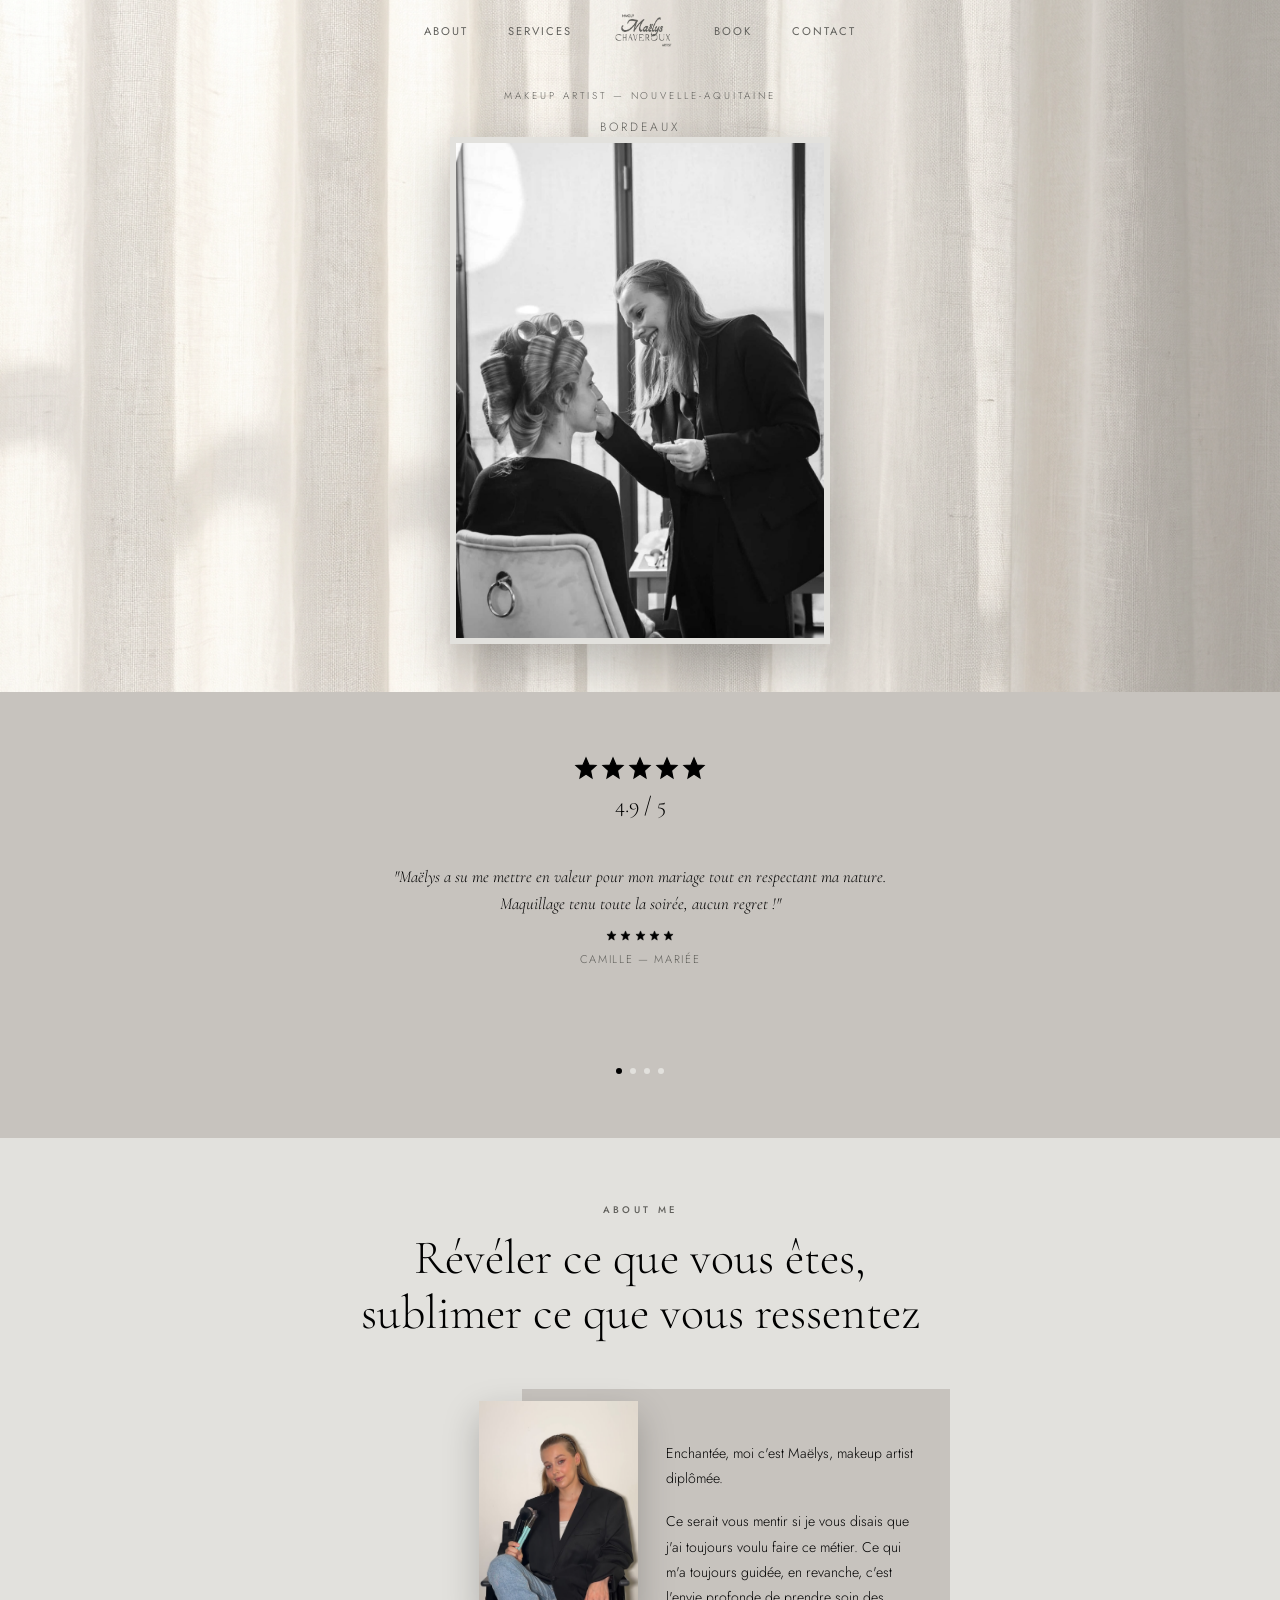
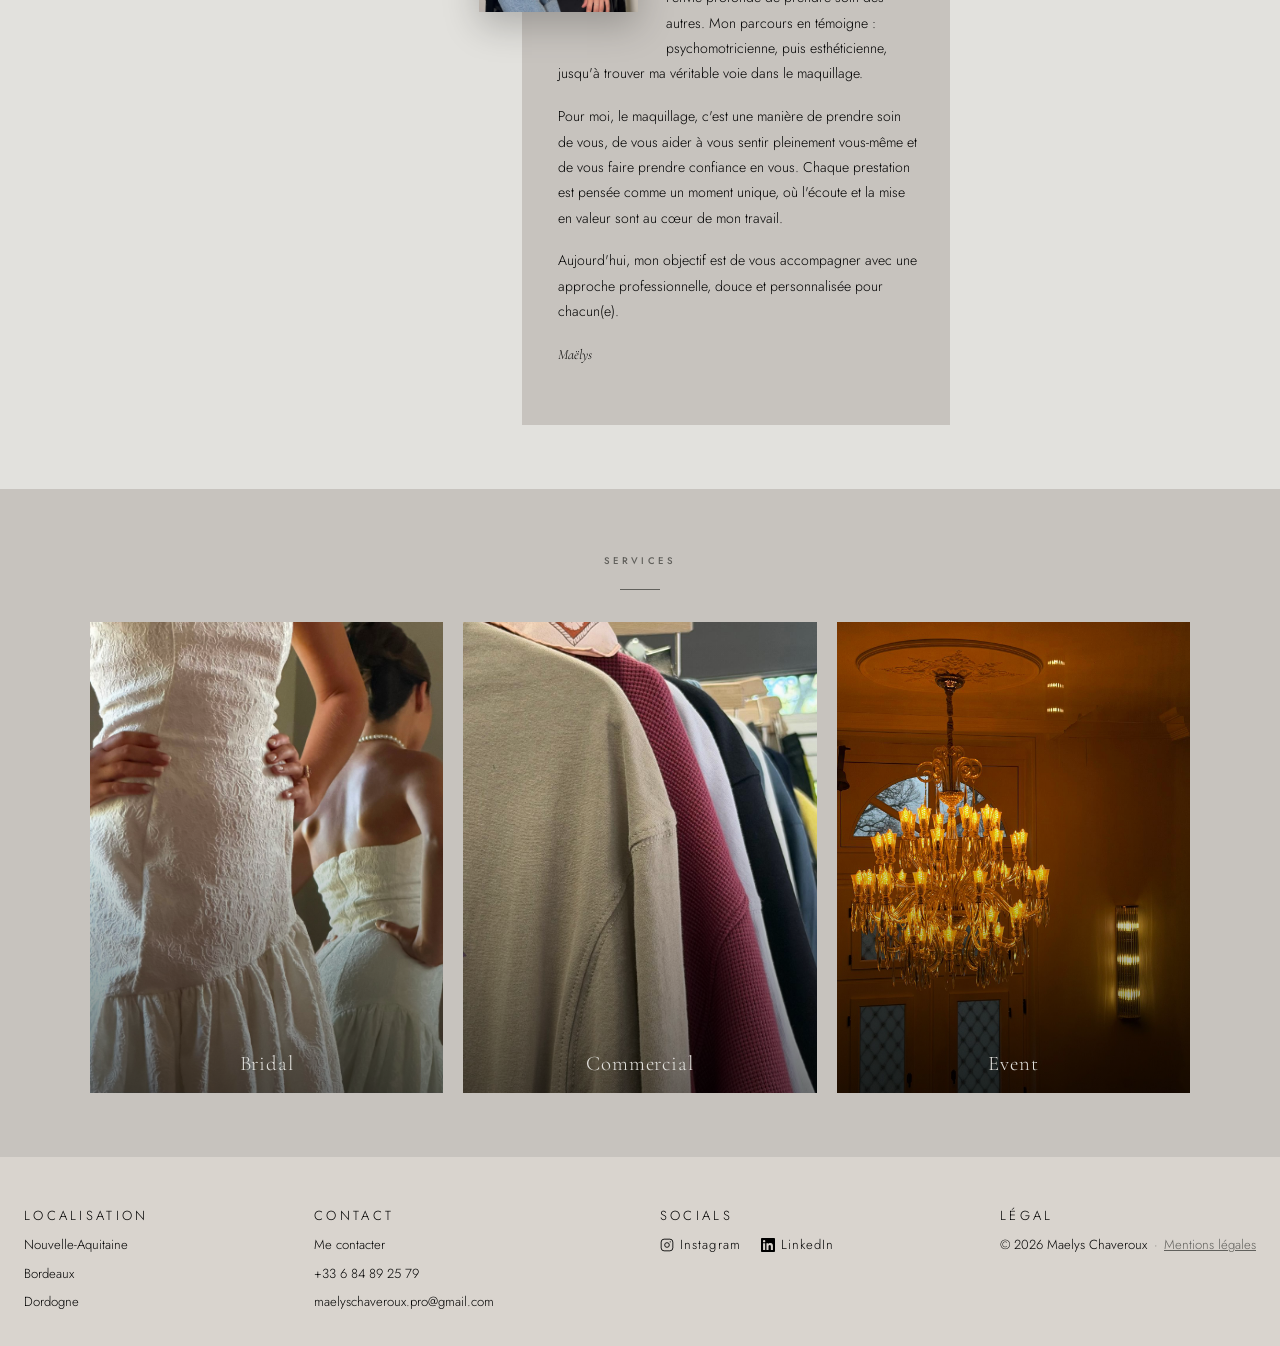
==== commit 2df8c953: "grosse maj" ====
--- a/index.html
+++ b/index.html
@@ -12,41 +12,34 @@
 </head>
 <body>
 
-<!-- NAV -->
-<nav class="site-nav" id="site-nav">
-  <a href="index.html#apropos" class="nav-link">About</a>
-  <a href="index.html#services" class="nav-link">Services</a>
-  <a href="index.html" class="nav-logo">
-    <img src="Images/logo_nouveau.png" alt="Maelys Chaveroux — Makeup Artist" class="nav-logo-img">
-  </a>
-  <a href="book.html" class="nav-link">Book</a>
-  <a href="contact.html" class="nav-link">Contact</a>
-</nav>
-
 <!-- HERO -->
 <section id="accueil">
-  <div class="hero-bg"></div>
-  <!-- Image de couverture en fond : remplacez Images/Couverture.jpeg dans style.css (.hero-bg) -->
+  <!-- NAV -->
+  <nav class="site-nav" id="site-nav">
+    <a href="index.html#apropos" class="nav-link">About</a>
+    <a href="index.html#services" class="nav-link">Services</a>
+    <a href="index.html" class="nav-logo">
+      <img src="Images/logo nouveau.png" alt="Maelys Chaveroux — Makeup Artist" class="nav-logo-img">
+    </a>
+    <a href="book.html" class="nav-link">Book</a>
+    <a href="contact.html" class="nav-link">Contact</a>
+  </nav>
+  <div class="hero-content">
+    <p class="hero-eyebrow">Makeup Artist — Nouvelle-Aquitaine</p>
+    <p class="hero-subtitle">Bordeaux</p>
+  </div>
   <div class="hero-front-img-wrap">
     <!-- Image supplémentaire centrée, devant : remplacez Images/portrait-hero.jpeg -->
-    <img src="Images/maelys.jpg" alt="Maelys Chaveroux, makeup artist">
+    <img src="Images/maelys2.jpeg" alt="Maelys Chaveroux, makeup artist">
   </div>
-  <div class="hero-content">
-    <p class="hero-eyebrow">Makeup Artist — Nouvelle-Aquitaine</p>
-    <h1 class="hero-title">Maelys Chaveroux</h1>
-    <p class="hero-subtitle">Bordeaux</p>
-  </div>
+  
 </section>
 
 <!-- AVIS -->
 <section id="avis" class="fade-in">
-  <p class="section-label">Avis</p>
-  <h2 class="section-title">Ce qu'elles en disent</h2>
-  <div class="divider"></div>
   <div class="avis-note-globale">
     <div class="stars" id="avis-note-globale-stars"></div>
     <span class="avis-note-chiffre" id="avis-note-chiffre"></span>
-    <span class="avis-note-sous">D'après les avis clientes</span>
   </div>
   <div class="avis-carousel" id="avis-carousel"></div>
   <div class="avis-dots" id="avis-dots"></div>
@@ -57,12 +50,9 @@
   <p class="section-label">About me</p>
   <h2 class="section-title">Révéler ce que vous êtes,<br>sublimer ce que vous ressentez</h2>
   <div class="about-stack">
-    <!-- Élément purement décoratif : donne l'illusion d'un second cadre derrière la photo -->
-    <div class="about-decor"></div>
-
     <div class="about-content">
       <div class="about-photo-card">
-        <img src="Images/maelys.jpg" alt="Maelys Chaveroux">
+        <img src="Images/aboutmeimage.jpeg" alt="Maelys Chaveroux">
       </div>
       <p>Enchantée, moi c'est Maëlys, makeup artist diplômée.</p>
       <p>Ce serait vous mentir si je vous disais que j'ai toujours voulu faire ce métier. Ce qui m'a toujours guidée, en revanche, c'est l'envie profonde de prendre soin des autres. Mon parcours en témoigne : psychomotricienne, puis esthéticienne, jusqu'à trouver ma véritable voie dans le maquillage.</p>
@@ -76,24 +66,20 @@
 <!-- SERVICES -->
 <section id="services" class="fade-in">
   <p class="section-label">Services</p>
-  <h2 class="section-title">Mes prestations</h2>
   <div class="divider"></div>
   <div class="services-grid">
-    <div class="service-card" data-service="bridal">
-      <!-- remplacez Images/service-bridal.jpeg -->
+    <a class="service-card" href="Brochures/bridal.pdf" target="_blank" rel="noopener">
       <img src="Images/service-bridal.jpeg" alt="Bridal">
       <div class="service-overlay"><span class="service-name">Bridal</span></div>
-    </div>
-    <div class="service-card" data-service="commercial">
-      <!-- remplacez Images/service-commercial.jpeg -->
+    </a>
+    <a class="service-card" href="Brochures/commercial.pdf" target="_blank" rel="noopener">
       <img src="Images/service-commercial.jpeg" alt="Commercial">
       <div class="service-overlay"><span class="service-name">Commercial</span></div>
-    </div>
-    <div class="service-card" data-service="fashion">
-      <!-- remplacez Images/service-fashion.jpeg -->
-      <img src="Images/service-fashion.jpeg" alt="Fashion">
-      <div class="service-overlay"><span class="service-name">Fashion</span></div>
-    </div>
+    </a>
+    <a class="service-card" href="Brochures/event.pdf" target="_blank" rel="noopener">
+      <img src="Images/service-event.jpeg" alt="Event">
+      <div class="service-overlay"><span class="service-name">Event</span></div>
+    </a>
   </div>
 </section>
 
@@ -134,30 +120,25 @@
   </div>
 </footer>
 
-<!-- MODALE SERVICE -->
-<div class="modal-overlay" id="modal-service">
-  <div class="modal-box">
-    <button class="modal-close" aria-label="Fermer">✕</button>
-    <h2 class="modal-service-title"></h2>
-    <p class="modal-service-text"></p>
-  </div>
-</div>
-
 <!-- MODALE MENTIONS LÉGALES -->
 <div class="modal-overlay" id="modal-mentions">
   <div class="modal-box">
     <button class="modal-close" aria-label="Fermer">✕</button>
     <h2>Mentions légales</h2>
-    <h3>Éditeur du site</h3>
-    <p>Maelys Chaveroux — Auto-entrepreneur / [Forme juridique à compléter]<br>
-    Adresse : [Votre adresse — à compléter]<br>
-    SIRET : [Votre SIRET — à compléter]<br>
-    Email : maelyschaveroux.pro@gmail.com<br>
-    Téléphone : +33 6 84 89 25 79</p>
+    <h3>Édition du site</h3>
+    <p>Le présent site est édité par Chaveroux Maelys, exerçant sous l'enseigne MaelysChaveroux, Entrepreneur Individuel, domicilié(e) a Cenon (33150), immatriculé(e) au Registre National des Entreprises (RNE) sous le numéro SIRET [en cours].</p>
+    <h3>TVA</h3>
+    <p>Numéro de TVA intracommunautaire : [TVA non applicable, art. 293 B du CGI].</p>
+    <h3>Directeur de la publication</h3>
+    <p>Maelys Chaveroux</p>
+    <h3>Contact</h3>
+    <p>maelyschaveroux.pro@gmail.com / +33 6 84 89 25 79</p>
     <h3>Hébergement</h3>
-    <p>[Nom de votre hébergeur — à compléter]<br>[Adresse de l'hébergeur]</p>
+    <p>Le site est hébergé par GitHub Inc., dont le siège social est situé au 88 Colin P. Kelly Jr. St., San Francisco, CA 94107, États-Unis (<a href="https://support.github.com" target="_blank" rel="noopener">https://support.github.com</a>).</p>
     <h3>Propriété intellectuelle</h3>
-    <p>L'ensemble du contenu de ce site (textes, photographies, illustrations) est la propriété exclusive de Maelys Chaveroux, sauf mention contraire.</p>
+    <p>L'ensemble des contenus présents sur ce site (photos de réalisations, textes, graphismes, logos) sont la propriété exclusive de Maelys Chaveroux. Toute reproduction, représentation ou diffusion, en tout ou partie, sans autorisation préalable écrite est strictement interdite.</p>
+    <h3>Données personnelles et cookies</h3>
+    <p>Ce site est un portfolio purement informatif. Il ne collecte aucune donnée personnelle et n'utilise aucun cookie de suivi ou de mesure d'audience.</p>
   </div>
 </div>
 
--- a/style.css
+++ b/style.css
@@ -69,27 +69,24 @@
 }
 
 /* ==========================================================================
-   NAV — bandeau fixe qui se cache au scroll vers le bas,
-   revient au scroll vers le haut ou en haut de page.
-   Ordre : About · Services · Logo (centre) · Book · Contact
+   NAV — bandeau en haut de la page, fixe et transparent au-dessus de l'accueil.
    ========================================================================== */
 .site-nav {
-  position: fixed;
-  top: 0; left: 0; right: 0;
+  position: relative;
+  top: 0;
+  left: 0;
+  right: 0;
+  width: 100%;
   z-index: 200;
   height: var(--nav-height);
   display: flex;
   align-items: center;
   justify-content: center;
-  gap: 1.25rem;
+  gap: 2rem;
   padding: 0 1rem;
-  background: rgba(226, 225, 221, 0.82);
-  backdrop-filter: blur(10px);
-  -webkit-backdrop-filter: blur(10px);
-  box-shadow: 0 1px 0 rgba(0,0,0,0.06);
-  transition: transform 0.35s ease;
-}
-.site-nav.nav-hidden { transform: translateY(-100%); }
+  background: transparent;
+}
+.site-nav.nav-hidden { transform: none !important; }
 
 .nav-link {
   font-size: 0.62rem;
@@ -115,11 +112,11 @@
   width: auto;
   display: block;
   transition: height 0.3s ease, transform 0.3s ease;
-  transform: scale(1.1);
+  transform: scale(1.7);
 }
 
 /* espace pour compenser le nav fixe */
-body { padding-top: 0; } /* le hero prend toute la hauteur, pas besoin d'offset sur l'accueil */
+body { padding-top: 0; } /* #accueil gère lui-même son offset via padding-top: var(--nav-height) */
 .page-offset { padding-top: var(--nav-height); }
 
 @media (min-width: 600px) {
@@ -130,73 +127,70 @@
 
 /* ==========================================================================
    HERO — Accueil
+   La section ne fait plus toute la hauteur de l'écran : la photo est collée
+   juste sous le bandeau (nav), centrée horizontalement, et le texte suit
+   naturellement en dessous, sans grand espace vide.
    ========================================================================== */
 #accueil {
   position: relative;
-  min-height: 100svh;
   overflow: hidden;
-  display: flex;
-  align-items: flex-end;
   padding: 0 0 3rem;
-}
-.hero-bg {
+  background: var(--clair) url("Images/fond2.png") center/cover no-repeat;
+}
+#accueil::after {
+  content: "";
   position: absolute;
   inset: 0;
-  z-index: 1;
-  background-image: url('../Images/Couverture.jpeg');
-  background-size: cover;
-  background-position: center;
-}
-.hero-bg::after {
-  content: '';
-  position: absolute;
-  inset: 0;
-  background: linear-gradient(to bottom, rgba(0,0,0,0.25) 0%, rgba(0,0,0,0) 35%, rgba(0,0,0,0.35) 100%);
+  background: rgba(255, 255, 255, 0.35);
+  pointer-events: none;
 }
 .hero-front-img-wrap {
-  position: absolute;
-  top: 50%;
-  left: 50%;
-  transform: translate(-50%, -50%);
+  position: relative;
   z-index: 2;
-  width: 50%;
+  width: 58%;
+  max-width: 340px;
   aspect-ratio: 3/4;
-  box-shadow: 0 20px 50px rgba(0,0,0,0.35);
+  margin: 0 auto;
+  box-shadow: 0 20px 50px rgba(0,0,0,0.25);
   border: 6px solid var(--clair);
 }
-.hero-front-img-wrap img { width: 100%; height: 100%; object-fit: cover; }
+.hero-front-img-wrap img { width: 100%; height: 100%; object-fit: cover;}
 .hero-content {
   position: relative;
   z-index: 3;
   width: 100%;
   text-align: center;
-  padding: 0 1.5rem;
+  padding: 1.5rem 1.5rem 0;
 }
 .hero-eyebrow {
   font-size: 0.62rem;
   letter-spacing: 0.3em;
   text-transform: uppercase;
-  color: var(--clair);
+  color: var(--text-light);
   margin-bottom: 0.6rem;
 }
 .hero-title {
   font-family: var(--font-titres);
   font-size: clamp(2.2rem, 10vw, 3.6rem);
-  color: var(--clair);
+  color: var(--text-dark);
   line-height: 1;
 }
 .hero-subtitle {
   font-size: 0.75rem;
   letter-spacing: 0.25em;
   text-transform: uppercase;
-  color: var(--clair);
+  color: var(--text-light);
   margin-top: 0.75rem;
 }
 
+@media (min-width: 700px) {
+  .hero-front-img-wrap { width: 32%; max-width: 380px; }
+}
+
 /* ==========================================================================
    AVIS — étoiles + carrousel
    ========================================================================== */
-#avis { background: var(--clair); text-align: center; }
+#avis { background: var(--gris); text-align: center; }
 .avis-note-globale {
   display: flex;
   flex-direction: column;
@@ -262,7 +256,7 @@
 .avis-dot {
   width: 6px; height: 6px;
   border-radius: 50%;
-  background: var(--gris);
+  background: var(--clair);
   border: none;
   cursor: pointer;
   padding: 0;
@@ -270,39 +264,36 @@
 .avis-dot.active { background: var(--text-dark); }
 
 /* ==========================================================================
-   À PROPOS — deux cadres superposés
+   À PROPOS — cadre foncé contenant le texte, photo qui déborde en écrasant
+   son coin supérieur gauche. Le texte commence à droite de la photo, revient
+   à la ligne en restant dans le cadre, puis passe sous la photo une fois
+   qu'il l'a dépassée.
    ========================================================================== */
 #apropos { background: var(--clair); }
 .about-stack {
   position: relative;
   max-width: 480px;
   margin: 3rem auto 0;
-}
-
-/* Rectangle foncé décoratif, indépendant du texte : donne l'impression d'un
-   second cadre derrière la photo, sans jamais toucher le texte. */
-.about-decor {
-  position: absolute;
-  top: 1rem;
-  left: 1rem;
-  width: 50%;
-  aspect-ratio: 3/4;
-  background: var(--fonce);
-  z-index: 0;
-}
-
-/* Conteneur du flux texte + photo flottante */
+  padding-left: 6%;
+}
+
+/* Cadre foncé qui contient tout le texte */
 .about-content {
   position: relative;
   z-index: 1;
+  background: var(--gris);
+  margin-left: 16%;
+  padding: 2.75rem 1.5rem 2rem 1.75rem;
 }
 .about-content::after { content: ''; display: table; clear: both; }
 
+/* Photo flottante : déborde au-dessus et à gauche du cadre, ce qui donne
+   l'impression qu'elle écrase une partie de son coin. */
 .about-photo-card {
   float: left;
-  width: 50%;
+  width: 54%;
   aspect-ratio: 3/4;
-  margin: 0 1.5rem 1.5rem 0;
+  margin: -2.25rem 1.25rem 1.25rem -22%;
   position: relative;
   z-index: 2;
   box-shadow: 0 14px 34px rgba(0,0,0,0.22);
@@ -324,15 +315,15 @@
 }
 
 @media (min-width: 700px) {
-  .about-stack { max-width: 620px; }
-  .about-decor { width: 40%; top: 1.5rem; left: 1.5rem; }
-  .about-photo-card { width: 42%; margin: 0 2rem 1.5rem 0; }
+  .about-stack { max-width: 620px; padding-left: 8%; }
+  .about-content { margin-left: 18%; padding: 3.25rem 2rem 2.5rem 2.25rem; }
+  .about-photo-card { width: 44%; margin: -2.5rem 1.75rem 1.5rem -22%; }
 }
 
 /* ==========================================================================
    SERVICES — 3 cases côte à côte
    ========================================================================== */
-#services { background: var(--fonce); }
+#services { background: var(--gris); }
 .services-grid {
   display: grid;
   grid-template-columns: repeat(3, 1fr);
@@ -598,17 +589,6 @@
 }
 .contact-info-item a { font-size: 0.95rem; text-decoration: none; }
 
-.contact-form-wrap {
-  max-width: 640px;
-  margin: 0 auto 3.5rem;
-}
-.contact-form-wrap iframe {
-  width: 100%;
-  min-height: 900px;
-  border: none;
-  background: var(--blanc);
-}
-
 .contact-map-wrap { max-width: 720px; margin: 0 auto; }
 .contact-map-wrap iframe {
   width: 100%;
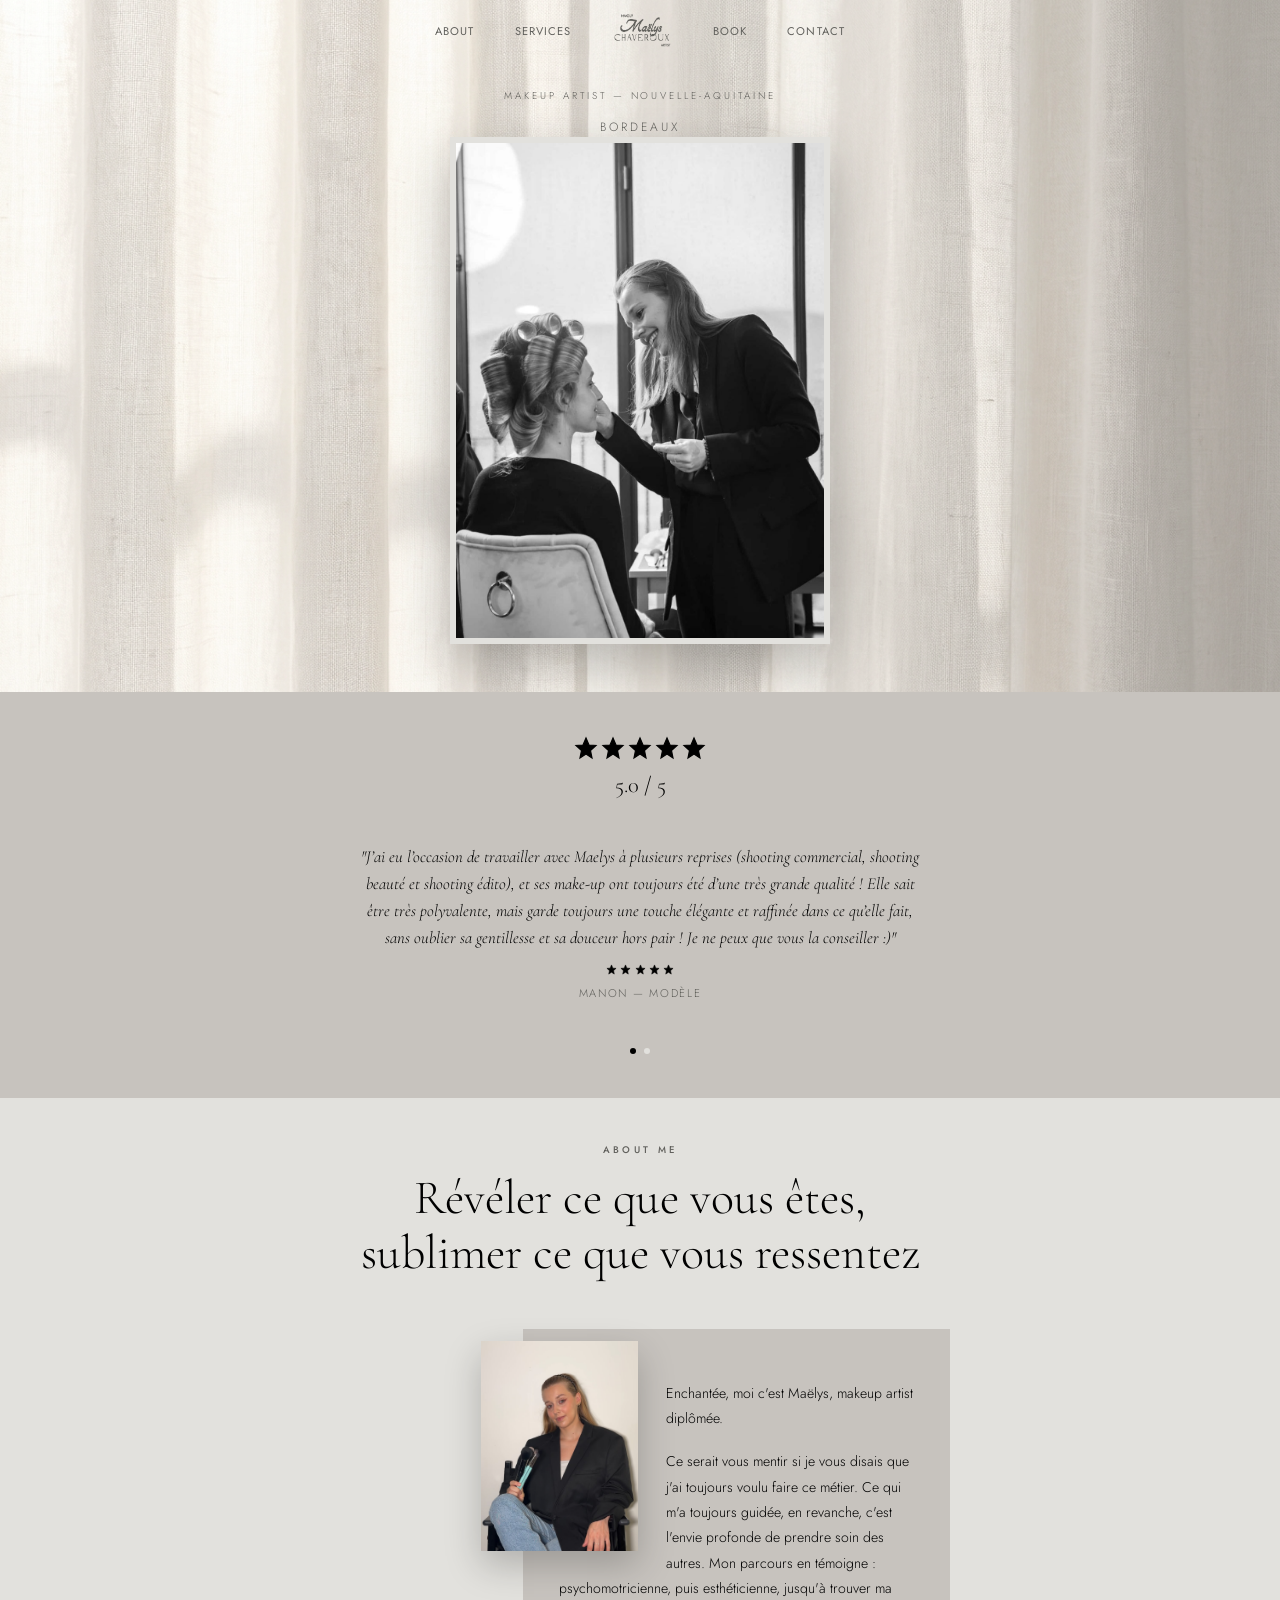
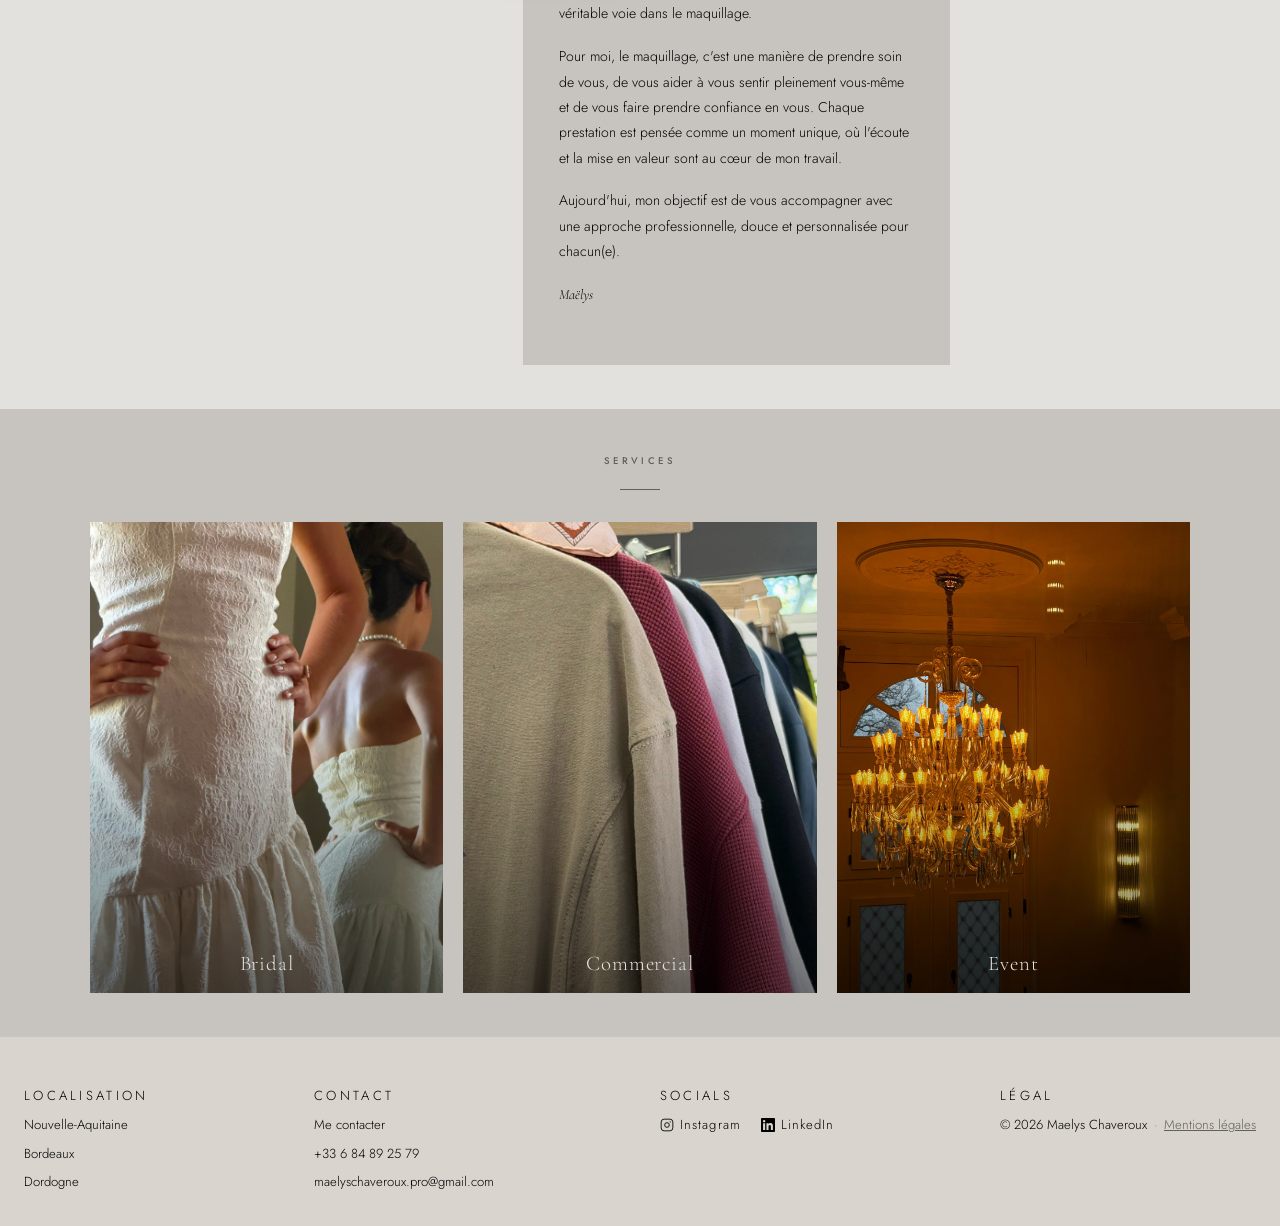
==== commit 4e44196c: "version finale 1" ====
--- a/index.html
+++ b/index.html
@@ -19,7 +19,7 @@
     <a href="index.html#apropos" class="nav-link">About</a>
     <a href="index.html#services" class="nav-link">Services</a>
     <a href="index.html" class="nav-logo">
-      <img src="Images/logo nouveau.png" alt="Maelys Chaveroux — Makeup Artist" class="nav-logo-img">
+      <img src="Images/Logo.png" alt="Maelys Chaveroux — Makeup Artist" class="nav-logo-img">
     </a>
     <a href="book.html" class="nav-link">Book</a>
     <a href="contact.html" class="nav-link">Contact</a>
@@ -30,7 +30,7 @@
   </div>
   <div class="hero-front-img-wrap">
     <!-- Image supplémentaire centrée, devant : remplacez Images/portrait-hero.jpeg -->
-    <img src="Images/maelys2.jpeg" alt="Maelys Chaveroux, makeup artist">
+    <img src="Images/Maelys.jpeg" alt="Maelys Chaveroux, makeup artist">
   </div>
   
 </section>
--- a/style.css
+++ b/style.css
@@ -23,7 +23,7 @@
   --font-texte: 'Jost', sans-serif;
 
   /* Rythme */
-  --section-pad: 4rem 1.5rem;
+  --section-pad: 2.75rem 1rem;
   --container-max: 1100px;
   --nav-height: 64px;
 }
@@ -81,17 +81,17 @@
   height: var(--nav-height);
   display: flex;
   align-items: center;
-  justify-content: center;
-  gap: 2rem;
-  padding: 0 1rem;
+  justify-content: space-between;
+  gap: 0;
+  padding: 0 0.85rem;
   background: transparent;
 }
 .site-nav.nav-hidden { transform: none !important; }
 
 .nav-link {
-  font-size: 0.62rem;
+  font-size: 0.55rem;
   font-weight: 400;
-  letter-spacing: 0.18em;
+  letter-spacing: 0.1em;
   text-transform: uppercase;
   color: var(--text-light);
   text-decoration: none;
@@ -105,14 +105,14 @@
   align-items: center;
   justify-content: center;
   flex-shrink: 0;
-  margin: 0 0.35rem;
+  margin: 0 0.15rem;
 }
 .nav-logo-img {
-  height: 44px;
+  height: 38px;
   width: auto;
   display: block;
   transition: height 0.3s ease, transform 0.3s ease;
-  transform: scale(1.7);
+  transform: scale(1.25);
 }
 
 /* espace pour compenser le nav fixe */
@@ -120,7 +120,12 @@
 .page-offset { padding-top: var(--nav-height); }
 
 @media (min-width: 600px) {
-  .site-nav { gap: 2.5rem; }
+  .site-nav {
+    justify-content: center;
+    gap: 2.5rem;
+    padding: 0 1rem;
+  }
+  .nav-logo { margin: 0 0.35rem; }
   .nav-link { font-size: 0.7rem; }
   .nav-logo-img { height: 50px; transform: scale(1.15); }
 }
@@ -135,7 +140,7 @@
   position: relative;
   overflow: hidden;
   padding: 0 0 3rem;
-  background: var(--clair) url("Images/fond2.png") center/cover no-repeat;
+  background: var(--clair) url("Images/Fond_rideau.png") center/cover no-repeat;
 }
 #accueil::after {
   content: "";
@@ -274,7 +279,7 @@
   position: relative;
   max-width: 480px;
   margin: 3rem auto 0;
-  padding-left: 6%;
+  padding-left: 0;
 }
 
 /* Cadre foncé qui contient tout le texte */
@@ -282,8 +287,8 @@
   position: relative;
   z-index: 1;
   background: var(--gris);
-  margin-left: 16%;
-  padding: 2.75rem 1.5rem 2rem 1.75rem;
+  margin-left: 8%;
+  padding: 2.25rem 1rem 1.5rem 1.25rem;
 }
 .about-content::after { content: ''; display: table; clear: both; }
 
@@ -293,7 +298,7 @@
   float: left;
   width: 54%;
   aspect-ratio: 3/4;
-  margin: -2.25rem 1.25rem 1.25rem -22%;
+  margin: -1.75rem 1rem 1rem -8%;
   position: relative;
   z-index: 2;
   box-shadow: 0 14px 34px rgba(0,0,0,0.22);
@@ -477,7 +482,7 @@
    PAGE BOOK — groupes de photos + légendes
    ========================================================================== */
 #book-hero {
-  padding: 6.5rem 1.5rem 2rem;
+  padding: 3rem 1rem 1.5rem;
   text-align: center;
   background: var(--clair);
 }
@@ -572,7 +577,7 @@
 /* ==========================================================================
    PAGE CONTACT
    ========================================================================== */
-#contact-page { padding: 6.5rem 1.5rem 4rem; background: var(--clair); }
+#contact-page { padding: 3rem 1rem 2.75rem; background: var(--clair); }
 .contact-info-grid {
   display: flex;
   flex-direction: column;
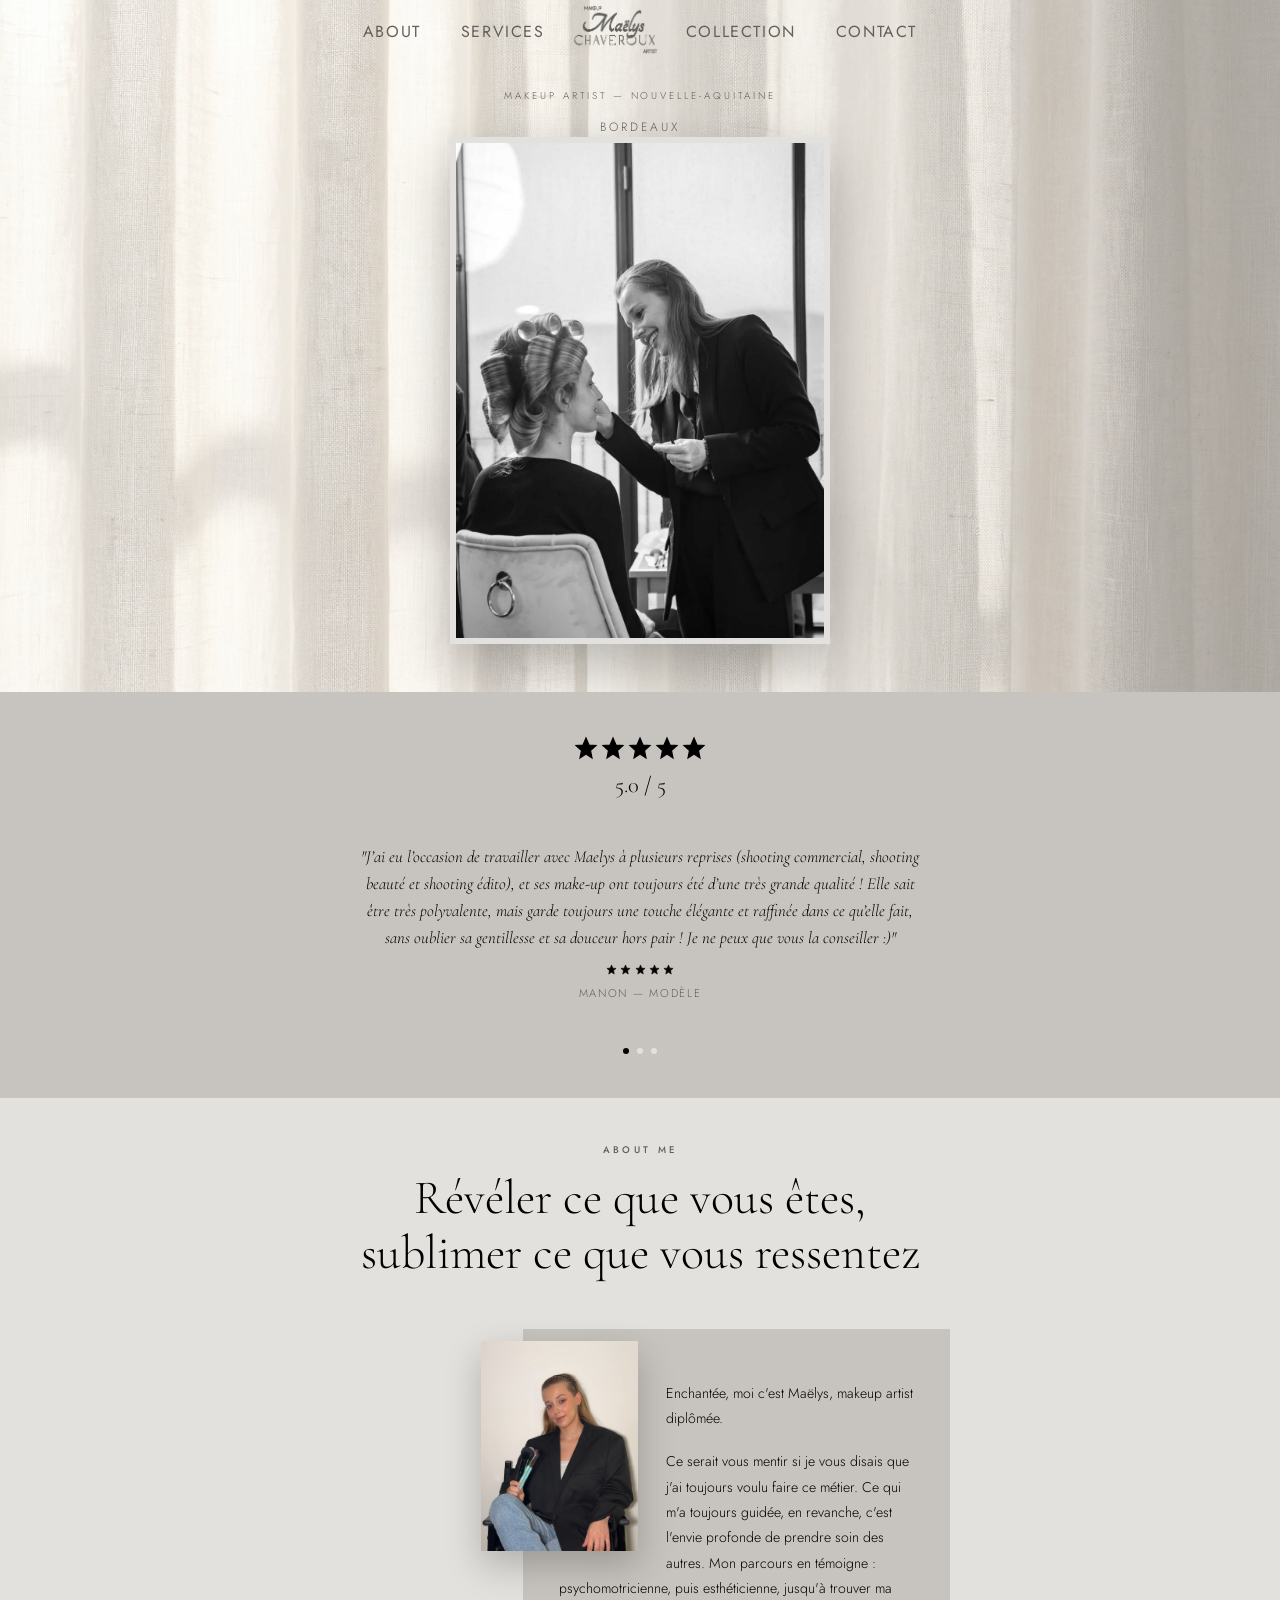
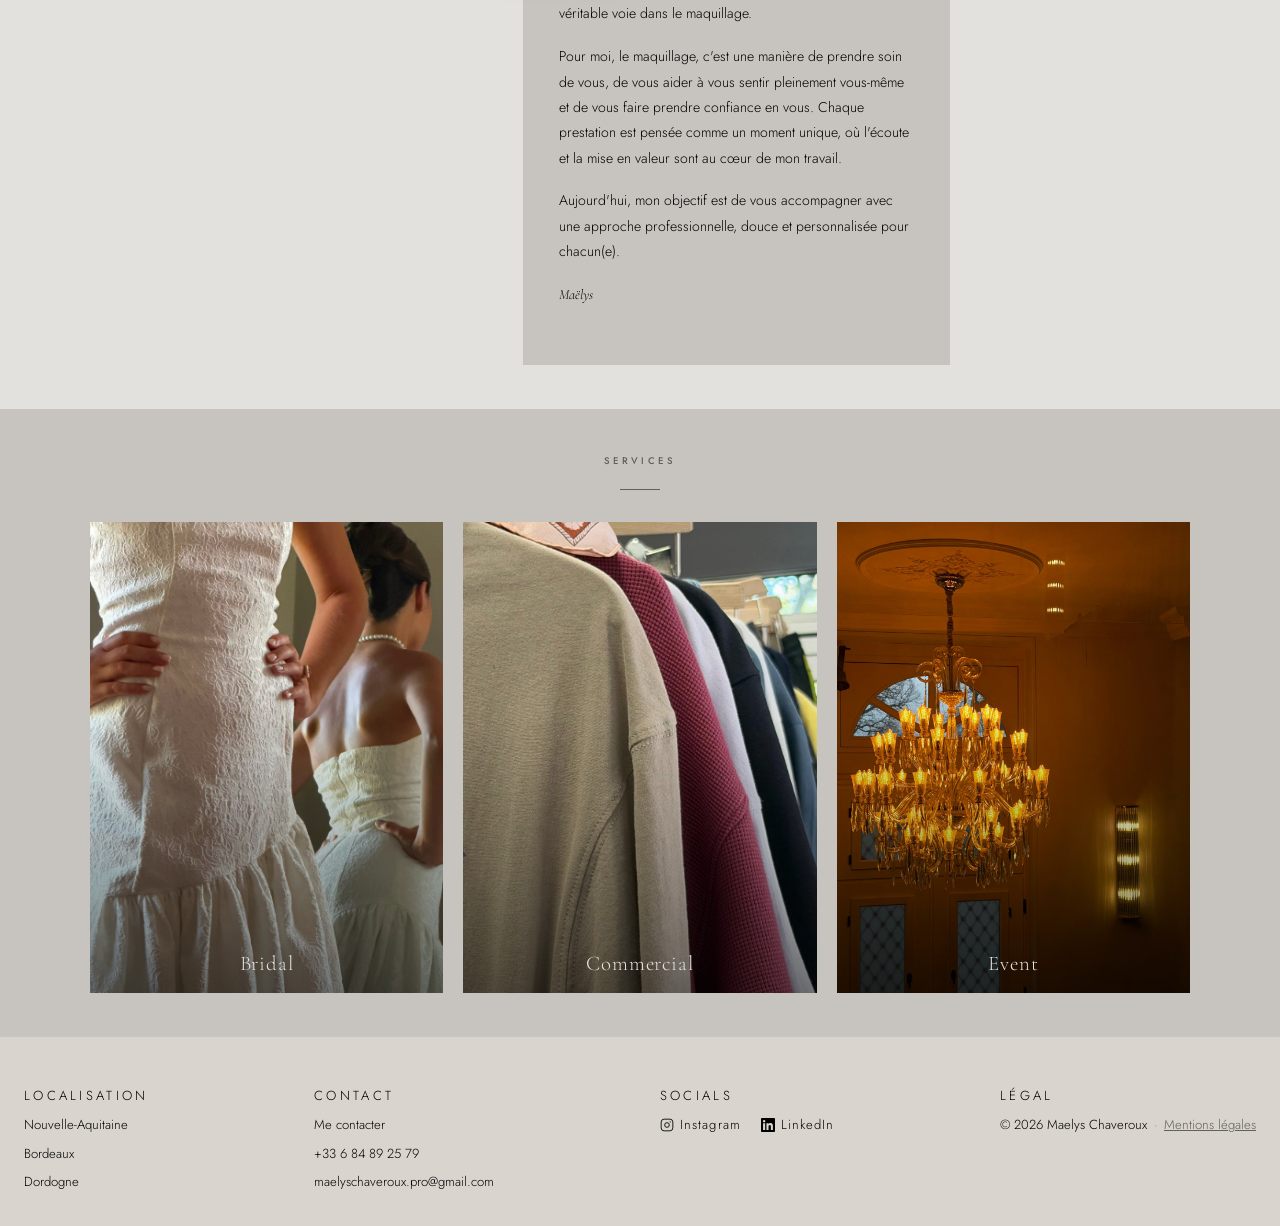
==== commit 7cdba54a: "MAJ photos + book" ====
--- a/index.html
+++ b/index.html
@@ -21,7 +21,7 @@
     <a href="index.html" class="nav-logo">
       <img src="Images/Logo.png" alt="Maelys Chaveroux — Makeup Artist" class="nav-logo-img">
     </a>
-    <a href="book.html" class="nav-link">Book</a>
+    <a href="collection.html" class="nav-link">Collection</a>
     <a href="contact.html" class="nav-link">Contact</a>
   </nav>
   <div class="hero-content">
--- a/style.css
+++ b/style.css
@@ -1,6 +1,6 @@
 /* ==========================================================================
    MAELYS CHAVEROUX — MAKEUP ARTIST
-   Feuille de style unique, partagée par les 3 pages (index / book / contact)
+   Feuille de style unique, partagée par les 3 pages (index / collection / contact)
    Mobile first : les règles de base ciblent le mobile, les media queries
    (min-width) ajoutent les ajustements tablette / desktop.
    ========================================================================== */
@@ -108,11 +108,11 @@
   margin: 0 0.15rem;
 }
 .nav-logo-img {
-  height: 38px;
+  height: 50px;
   width: auto;
   display: block;
   transition: height 0.3s ease, transform 0.3s ease;
-  transform: scale(1.25);
+  transform: scale(1.6);
 }
 
 /* espace pour compenser le nav fixe */
@@ -126,8 +126,8 @@
     padding: 0 1rem;
   }
   .nav-logo { margin: 0 0.35rem; }
-  .nav-link { font-size: 0.7rem; }
-  .nav-logo-img { height: 50px; transform: scale(1.15); }
+  .nav-link { font-size: 1.0rem; }
+  .nav-logo-img { height: 50px; transform: scale(1.7); }
 }
 
 /* ==========================================================================
@@ -479,42 +479,42 @@
 }
 
 /* ==========================================================================
-   PAGE BOOK — groupes de photos + légendes
-   ========================================================================== */
-#book-hero {
+   PAGE collection — groupes de photos + légendes
+   ========================================================================== */
+#collection-hero {
   padding: 3rem 1rem 1.5rem;
   text-align: center;
   background: var(--clair);
 }
-.book-groups {
+.collection-groups {
   max-width: 720px;
   margin: 0 auto;
   padding: 0 0 3rem;
 }
-.book-group {
+.collection-group {
   margin-bottom: 2.5rem;
   display: flex;
   flex-direction: column;
   align-items: center;
 }
-.book-group img {
+.collection-group img {
   width: 84%;
   aspect-ratio: 4 / 5;
   object-fit: cover;
   margin-bottom: 0.6rem;
   cursor: pointer;
 }
-.book-group img:last-of-type { margin-bottom: 0; }
-
-/* Calibrage du cadrage dans le rectangle (voir commentaire dans book.html) */
-.book-group img.pos-top { object-position: top; }
-.book-group img.pos-center { object-position: center; }
-.book-group img.pos-bottom { object-position: bottom; }
+.collection-group img:last-of-type { margin-bottom: 0; }
+
+/* Calibrage du cadrage dans le rectangle (voir commentaire dans collection.html) */
+.collection-group img.pos-top { object-position: top; }
+.collection-group img.pos-center { object-position: center; }
+.collection-group img.pos-bottom { object-position: bottom; }
 
 @media (min-width: 700px) {
-  .book-group img { width: 65%; }
-}
-.book-caption {
+  .collection-group img { width: 65%; }
+}
+.collection-caption {
   width: 84%;
   display: flex;
   flex-direction: column;
@@ -524,15 +524,15 @@
   transform: translateX(0.75rem);
 }
 @media (min-width: 700px) {
-  .book-caption { width: 65%; }
-}
-.book-caption .caption-name {
+  .collection-caption { width: 65%; }
+}
+.collection-caption .caption-name {
   font-family: var(--font-titres);
   font-style: italic;
   font-size: 0.95rem;
   color: var(--text-dark);
 }
-.book-caption .caption-credit {
+.collection-caption .caption-credit {
   font-size: 0.65rem;
   letter-spacing: 0.1em;
   text-transform: uppercase;
@@ -541,7 +541,7 @@
 }
 
 /* ==========================================================================
-   LIGHTBOX (plein écran, book + services)
+   LIGHTBOX (plein écran, collection + services)
    ========================================================================== */
 .lightbox {
   display: none;
@@ -554,7 +554,8 @@
 .lightbox.open { display: flex; }
 .lightbox-header {
   display: flex; justify-content: flex-end; align-items: center;
-  padding: 1rem 1.25rem; flex-shrink: 0;
+  position: absolute; top: 0; right: 0; z-index: 1;
+  padding: 1rem 1.25rem;
 }
 .lightbox-close {
   background: none; border: none; color: var(--clair);
@@ -564,7 +565,13 @@
   flex: 1; display: flex; align-items: center; justify-content: center;
   position: relative; overflow: hidden; min-height: 0;
 }
-.lightbox-img { max-width: 100%; max-height: 100%; object-fit: contain; }
+.lightbox-img {
+  width: auto;
+  height: auto;
+  max-width: calc(100vw - 6rem);
+  max-height: calc(100vh - 5rem);
+  object-fit: contain;
+}
 .lightbox-nav {
   position: absolute; top: 50%; transform: translateY(-50%);
   background: rgba(255,255,255,0.12); border: none; color: var(--clair);
